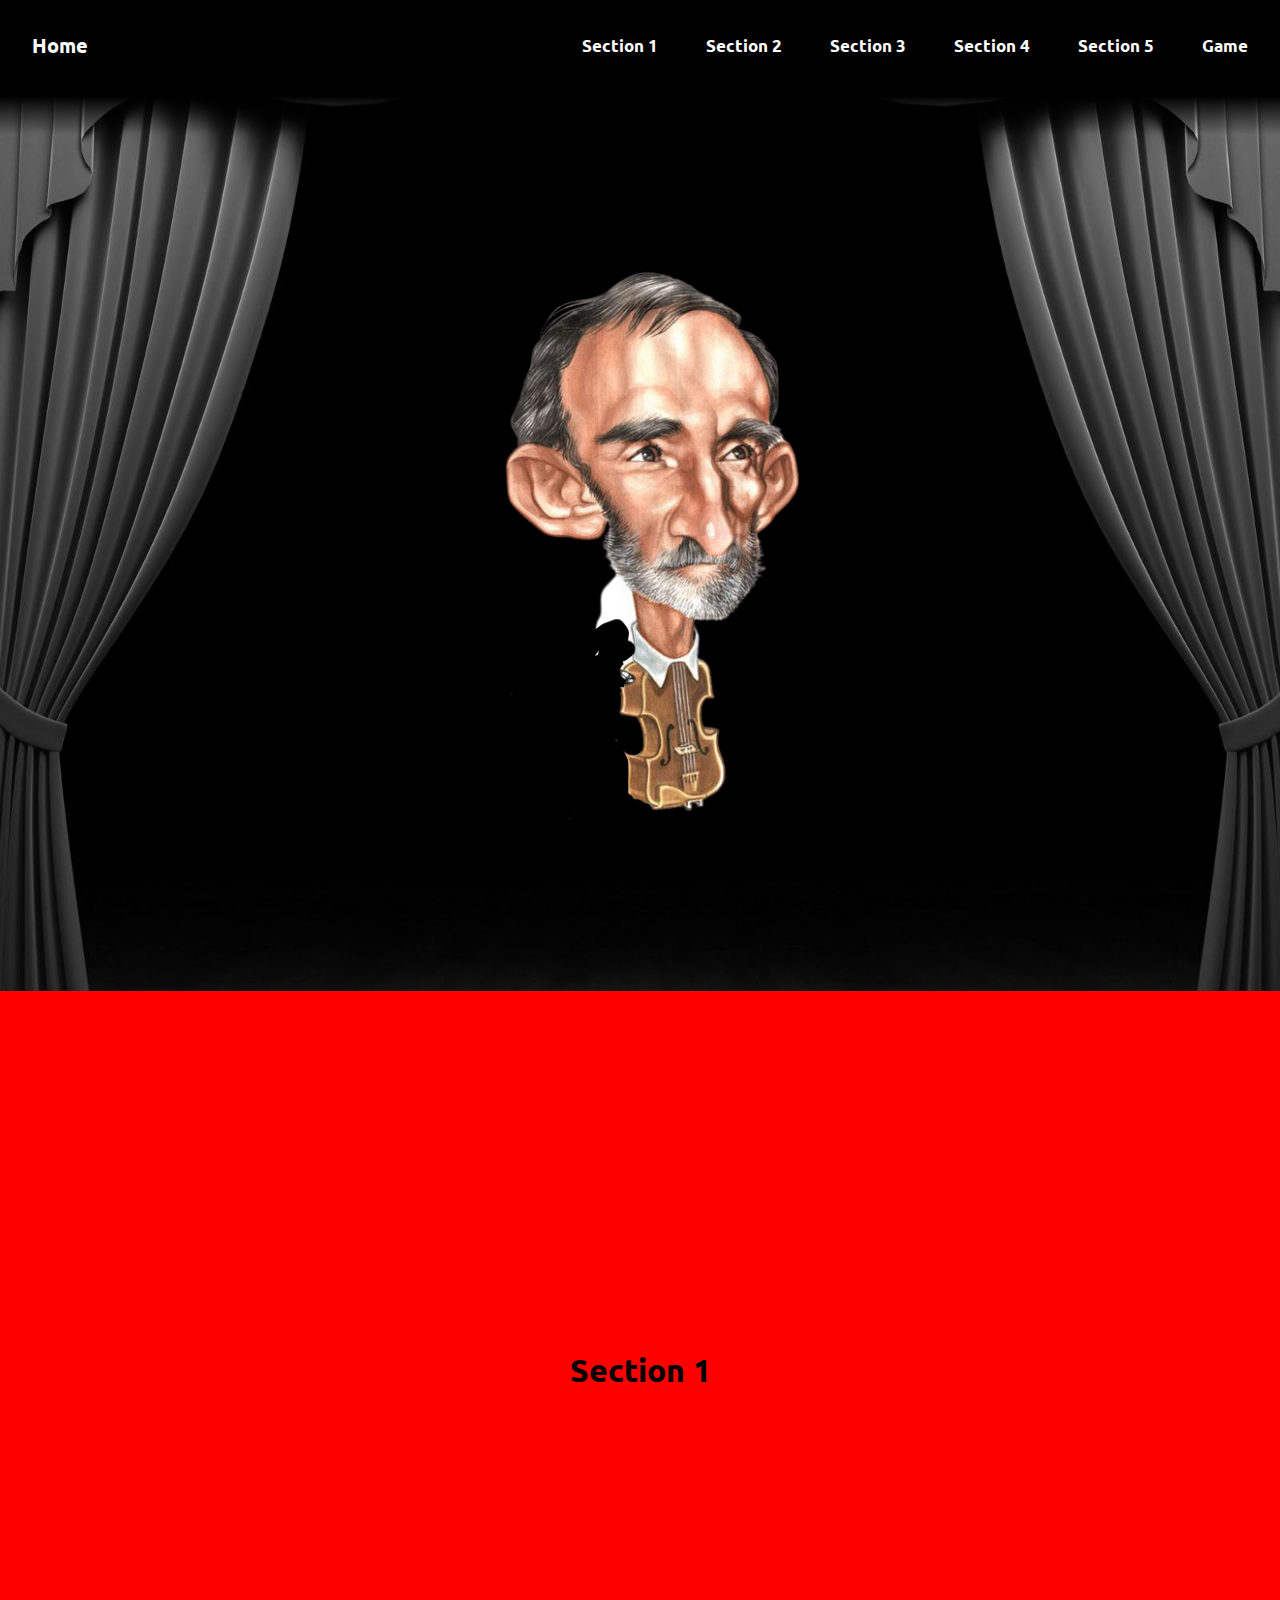
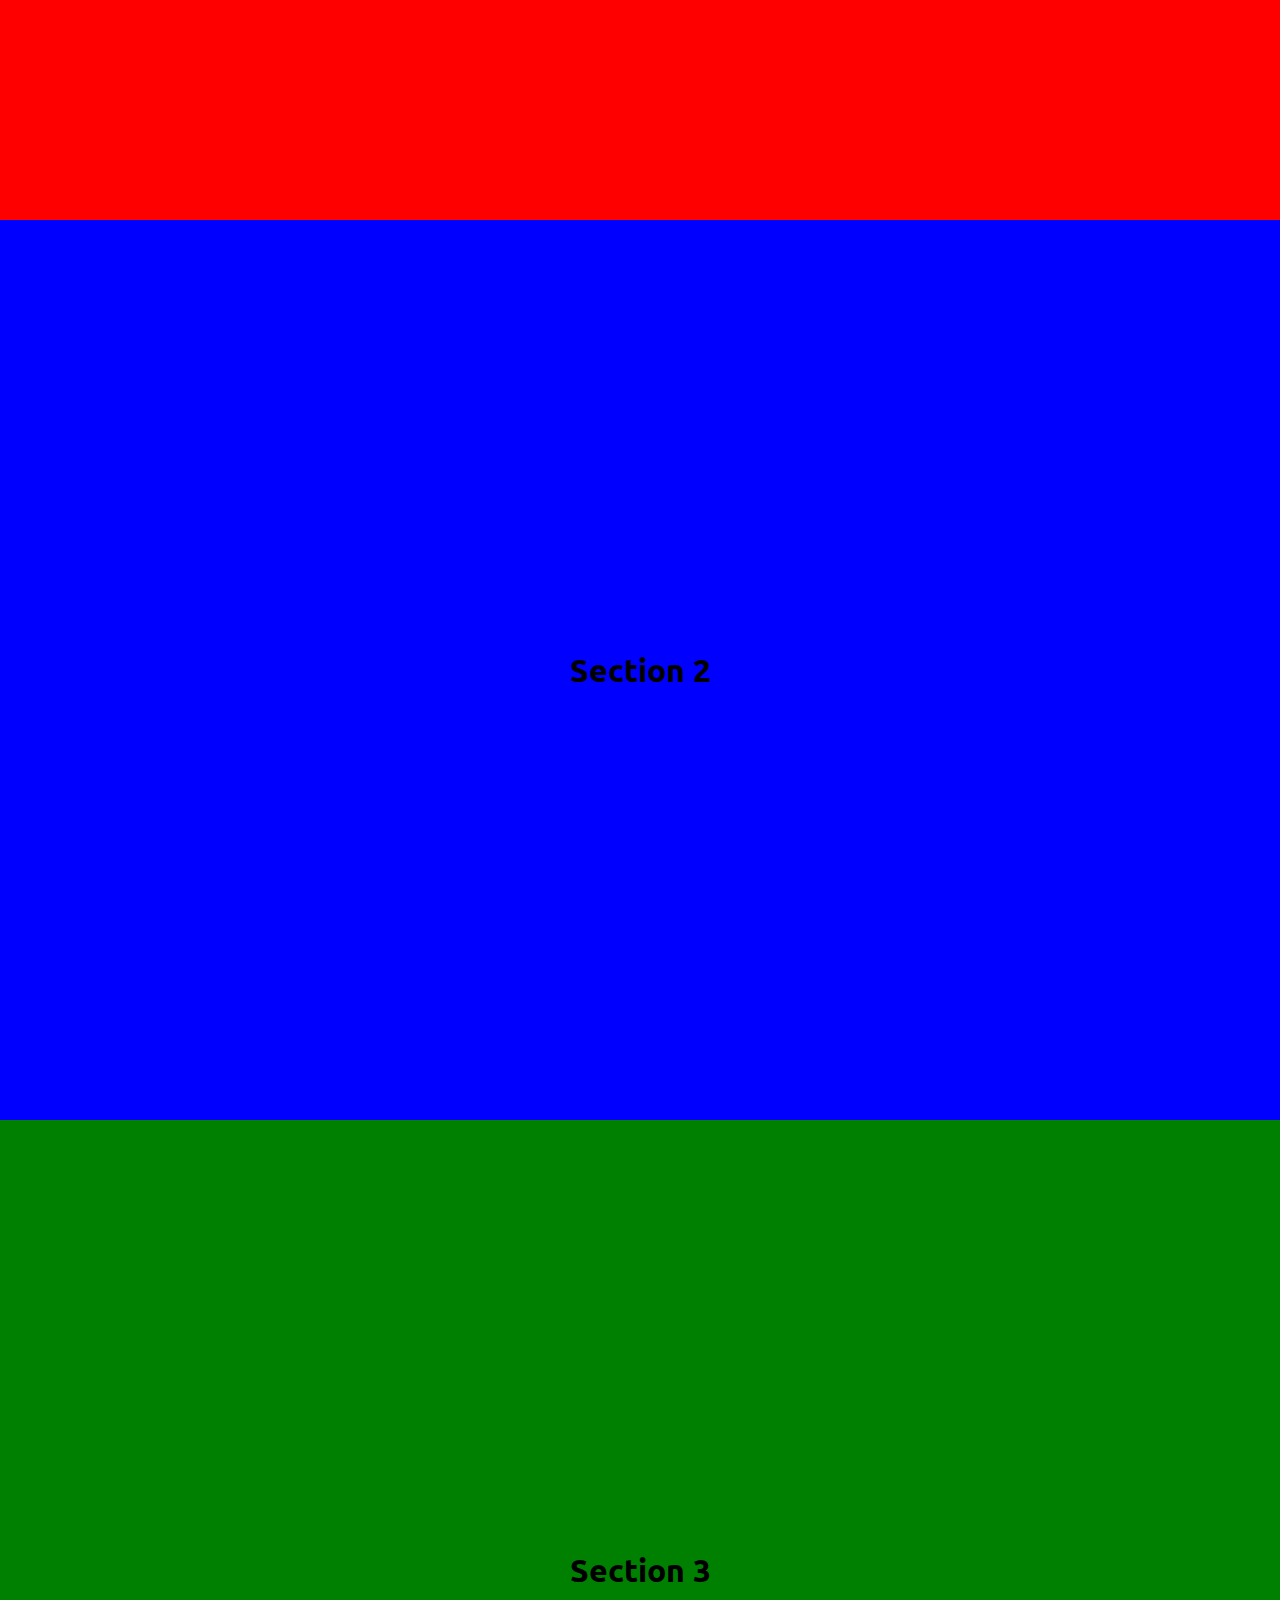
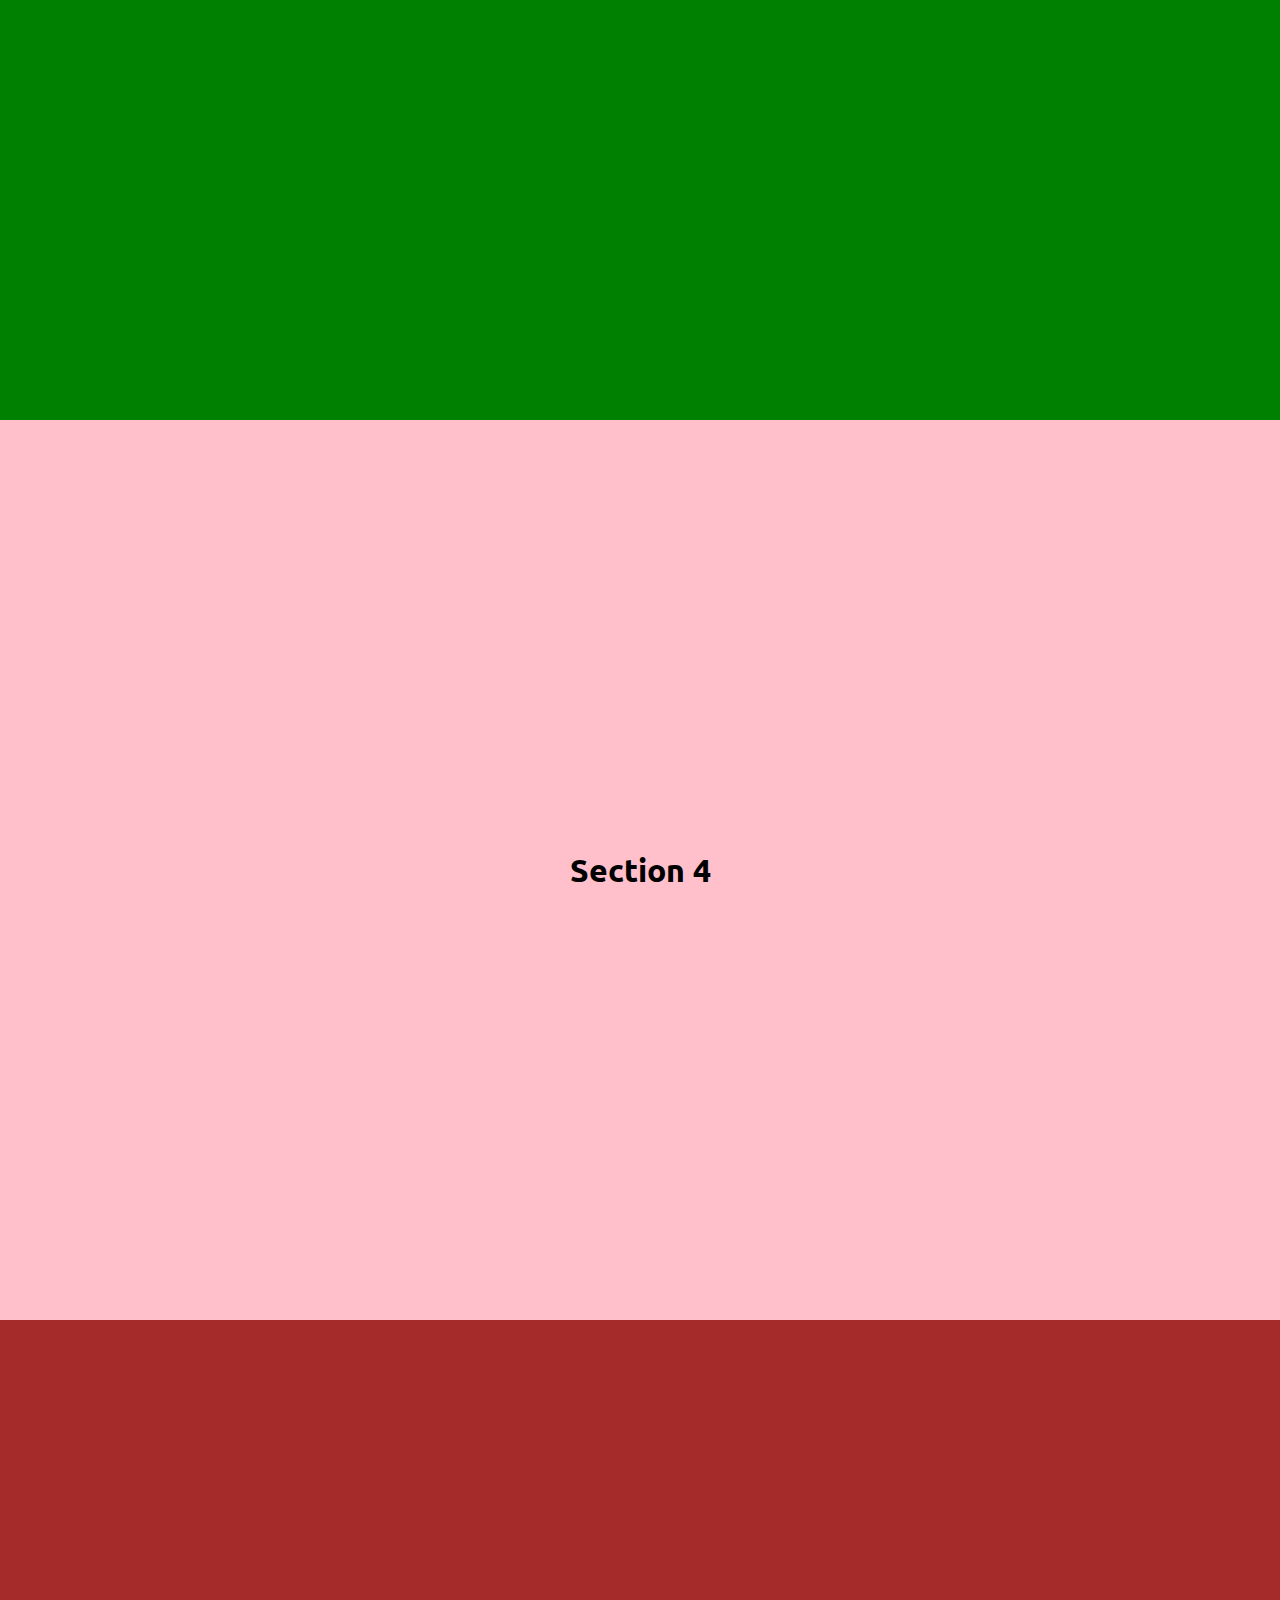
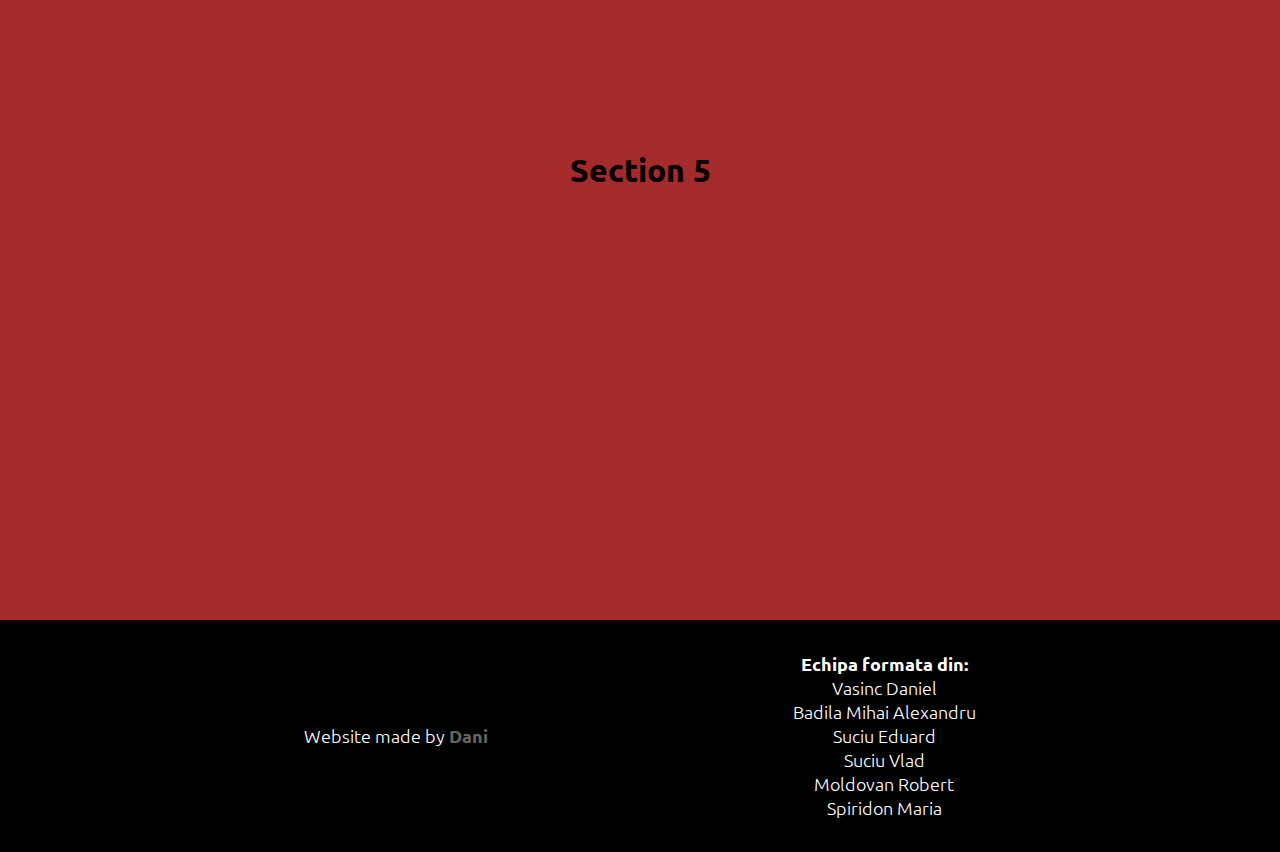
==== index.html @ 6027115f "9 ( hole content changed )" ====
<!DOCTYPE html>
<html lang="en">

<head>
    <meta charset="UTF-8">
    <meta http-equiv="X-UA-Compatible" content="IE=edge">
    <meta name="viewport" content="width=device-width, initial-scale=1.0">
    <title>Home</title>
    <link rel="icon" type="image/x-icon" href="./assets/images/favicon.ico">
    <link rel="stylesheet" href="./assets/styles/style.css">
    <script src="./assets/scripts/script.js" defer></script>
</head>

<body>
    <div class="backdrop"></div>
    <header>
        <div class="navbar">
            <a href="./index.html" id="home">Home</a>
            <ul class="links">
                <li>
                    <a href="#section1" class="link">
                        Section 1
                    </a>
                </li>
                <li>
                    <a href="#section2" class="link">
                        Section 2
                    </a>
                </li>
                <li>
                    <a href="#section3" class="link">
                        Section 3
                    </a>
                </li>
                <li>
                    <a href="#section4" class="link">
                        Section 4
                    </a>
                </li>
                <li>
                    <a href="#section5" class="link">
                        Section 5
                    </a>
                </li>
                <li>
                    <a href="./game.html">
                        Game
                    </a>
                </li>
            </ul>
            <div class="burger-menu">
                <span></span>
                <span></span>
                <span></span>
            </div>
        </div>
        <div class="theater">
            <img src="./assets/images/bacovia.png" alt="bacovia">
        </div>
    </header>
    <main>
        <div class="definitions-section">
            Definitii
        </div>
        <section id="section1">
            Section 1
        </section>

        <section id="section2">
            Section 2
        </section>

        <section id="section3">
            Section 3
        </section>

        <section id="section4">
            Section 4
        </section>

        <section id="section5">
            Section 5
        </section>
    </main>
    <footer>
        <p>Website made by <a href="https://www.instagram.com/__dani.web__/" target="_blank" rel="noopener">Dani</a></p>
        <ul>
            <li>
                Echipa formata din:
            </li>
            <li>
                Vasinc Daniel
            </li>
            <li>
                Badila Mihai Alexandru
            </li>
            <li>
                Suciu Eduard
            </li>
            <li>
                Suciu Vlad
            </li>
            <li>
                Moldovan Robert
            </li>
            <li>
                Spiridon Maria
            </li>
        </ul>
    </footer>
</body>

</html>
---- assets/styles/style.css ----
@import url("https://fonts.googleapis.com/css2?family=Ubuntu:wght@300;400;700&display=swap");
*, *::after, *::before {
  margin: 0;
  padding: 0;
  -webkit-box-sizing: inherit;
          box-sizing: inherit;
  -webkit-tap-highlight-color: transparent;
}

body {
  font-size: 100%;
  font-family: 'Ubuntu', sans-serif;
  -webkit-box-sizing: border-box;
          box-sizing: border-box;
}

html {
  scroll-behavior: smooth;
}

.display-block {
  display: block !important;
}

.display-flex {
  display: -webkit-box   !important;
  display: -ms-flexbox   !important;
  display: flex   !important;
}

.backdrop {
  display: none;
  position: absolute;
  width: 100%;
  height: 100%;
  background: rgba(0, 0, 0, 0.6);
  z-index: 9999;
}

header {
  width: 100%;
  height: 100vh;
}

header .navbar {
  display: -webkit-box;
  display: -ms-flexbox;
  display: flex;
  -webkit-box-pack: justify;
      -ms-flex-pack: justify;
          justify-content: space-between;
  -webkit-box-align: center;
      -ms-flex-align: center;
          align-items: center;
  padding: 1rem;
  background: #000;
}

header .navbar #home {
  color: #ffffff;
  font-weight: 700;
  font-size: 1.25rem;
  text-decoration: none;
}

header .navbar .links {
  position: absolute;
  display: none;
  -webkit-box-orient: vertical;
  -webkit-box-direction: normal;
      -ms-flex-direction: column;
          flex-direction: column;
  gap: 3rem;
  top: 0;
  right: 0;
  height: 100%;
  padding: 3rem 5rem;
  background: #ffffff;
  list-style: none;
  z-index: 10000;
}

header .navbar .links li a {
  text-decoration: none;
  color: #000;
  font-weight: 700;
  font-size: 1.15rem;
}

header .burger-menu {
  display: -webkit-box;
  display: -ms-flexbox;
  display: flex;
  -webkit-box-orient: vertical;
  -webkit-box-direction: normal;
      -ms-flex-direction: column;
          flex-direction: column;
  gap: .3rem;
  width: 1.5rem;
  -webkit-transform: rotateY(180deg);
          transform: rotateY(180deg);
  cursor: pointer;
}

header .burger-menu span {
  width: 100%;
  height: 2px;
  background: #ffffff;
}

header .burger-menu span:nth-of-type(2) {
  width: 75%;
}

header .burger-menu span:nth-of-type(3) {
  width: 50%;
}

header .theater {
  position: relative;
  display: -ms-grid;
  display: grid;
  place-items: center;
  width: 100%;
  height: 100%;
  background: url("../images/background.jpg");
  background-repeat: no-repeat;
  background-position: center;
  background-size: cover;
}

header .theater::before {
  content: '';
  position: absolute;
  top: -1px;
  width: 100%;
  height: 4rem;
  background: -webkit-gradient(linear, left top, left bottom, color-stop(10%, #000), color-stop(70%, transparent));
  background: linear-gradient(to bottom, #000 10%, transparent 70%);
  z-index: 1000;
}

header .theater img {
  position: absolute;
  width: 70%;
  max-width: 300px;
}

main section {
  display: -ms-grid;
  display: grid;
  place-items: center;
  height: 100vh;
  width: 100%;
  font-size: 2rem;
  font-weight: 700;
}

#section1 {
  background: red;
}

#section2 {
  background: blue;
}

#section3 {
  background: green;
}

#section4 {
  background: pink;
}

#section5 {
  background: brown;
}

footer {
  display: -webkit-box;
  display: -ms-flexbox;
  display: flex;
  -webkit-box-orient: vertical;
  -webkit-box-direction: normal;
      -ms-flex-direction: column;
          flex-direction: column;
  text-align: center;
  background: #000;
  color: white;
  padding: 2rem;
  font-size: 1.15rem;
  font-weight: 300;
  gap: 2rem;
}

footer a {
  font-weight: 700;
  color: #656565;
  text-decoration: none;
}

footer ul {
  list-style: none;
}

footer ul li:first-of-type {
  font-weight: 700;
}

@media screen and (min-width: 800px) {
  body footer {
    -webkit-box-orient: horizontal;
    -webkit-box-direction: normal;
        -ms-flex-direction: row;
            flex-direction: row;
    -webkit-box-pack: space-evenly;
        -ms-flex-pack: space-evenly;
            justify-content: space-evenly;
    -webkit-box-align: center;
        -ms-flex-align: center;
            align-items: center;
  }
}

@media (min-width: 1000px) {
  body header .navbar {
    padding: 2rem;
  }
  body header .navbar .links {
    position: initial;
    display: -webkit-box;
    display: -ms-flexbox;
    display: flex;
    -webkit-box-orient: horizontal;
    -webkit-box-direction: normal;
        -ms-flex-direction: row;
            flex-direction: row;
    background: #000;
    padding: 0;
  }
  body header .navbar .links li a {
    color: #ffffff;
    font-size: 1.05rem;
  }
  body header .navbar .burger-menu {
    display: none;
  }
  body header .theater img {
    max-width: 400px;
  }
}
/*# sourceMappingURL=style.css.map */
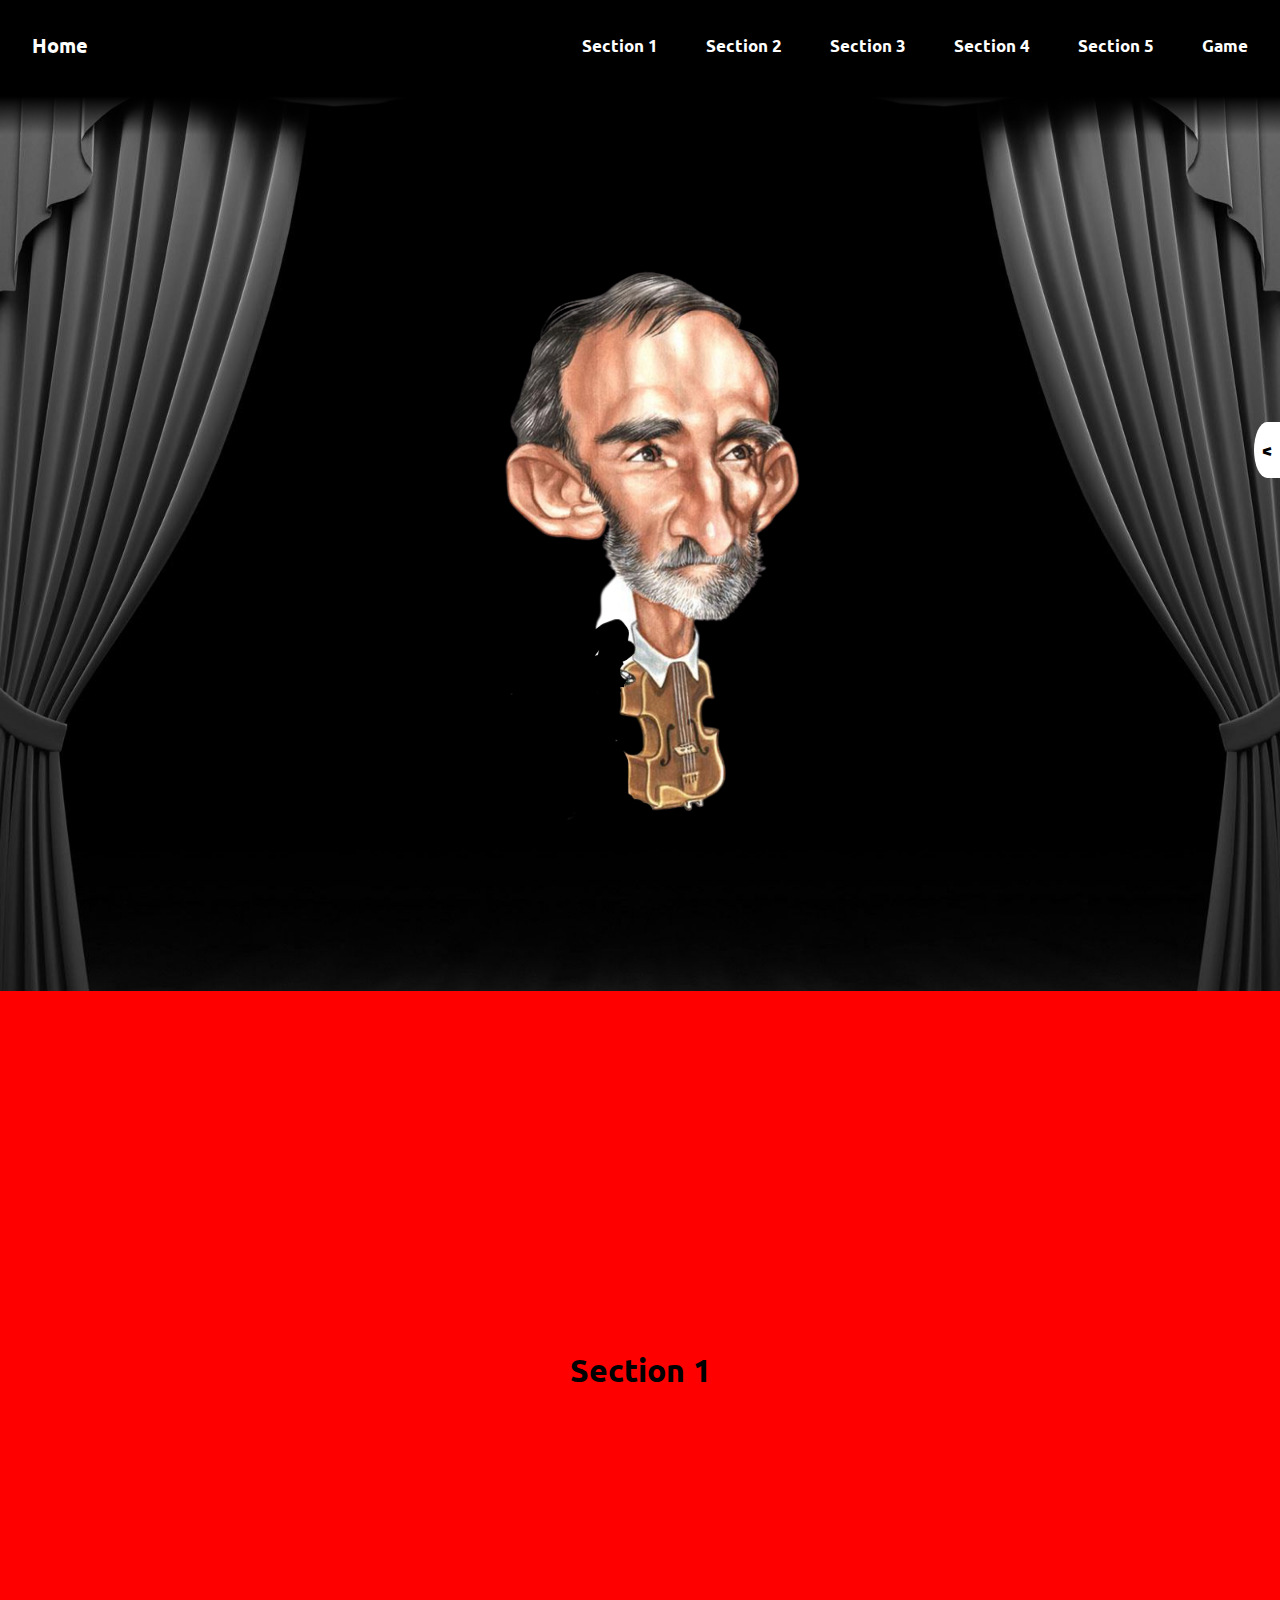
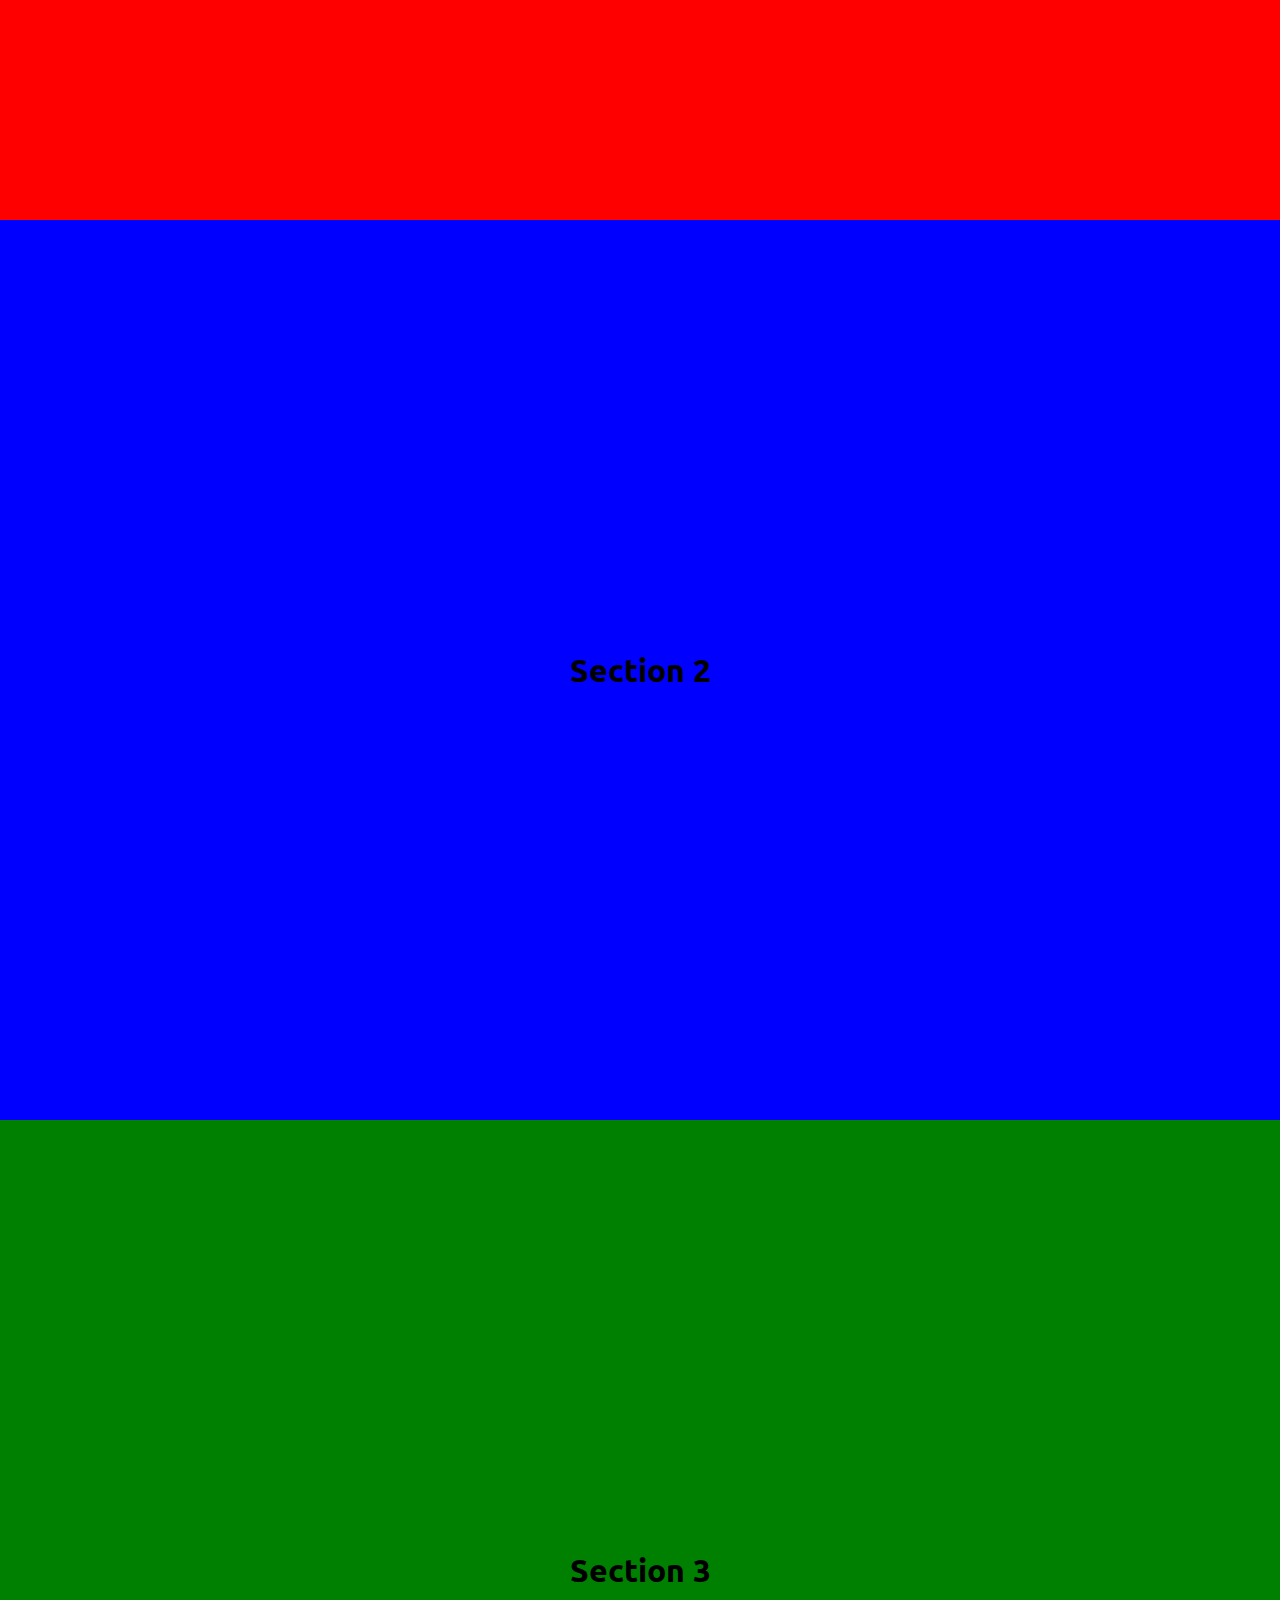
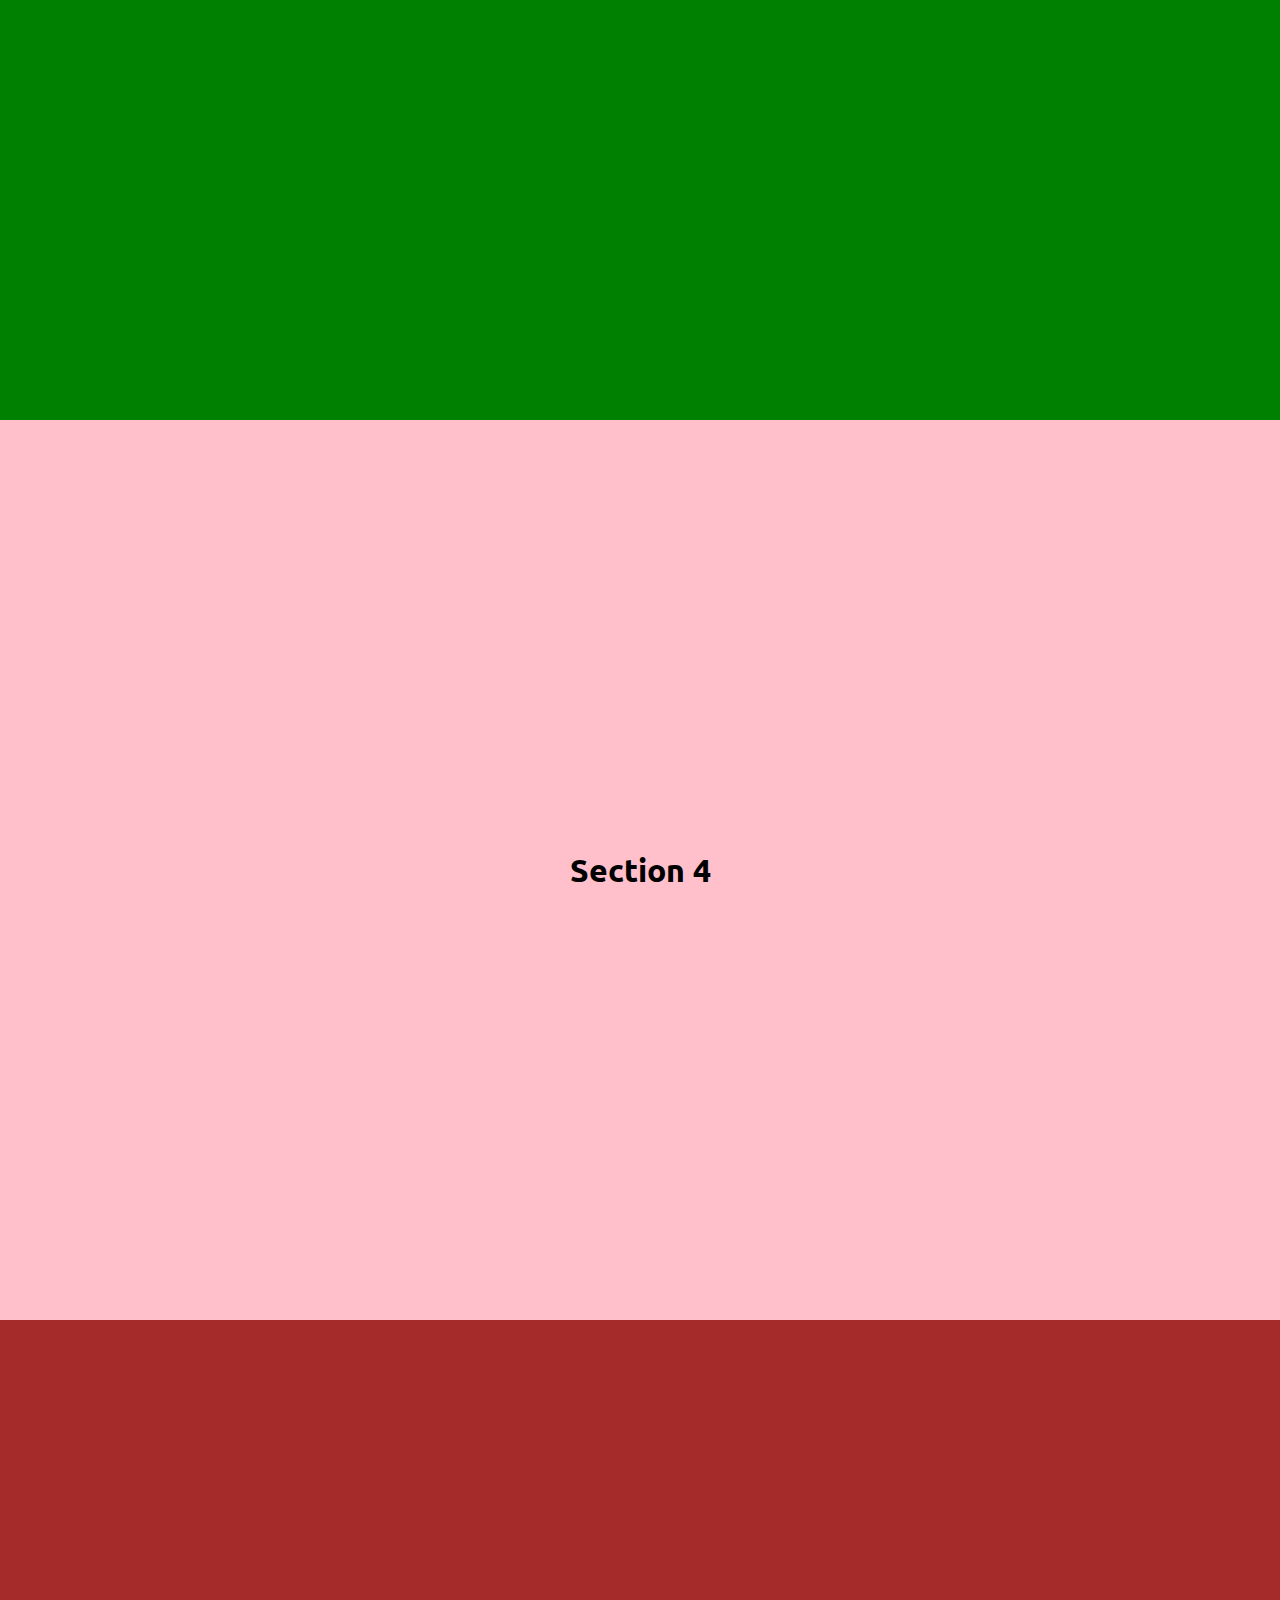
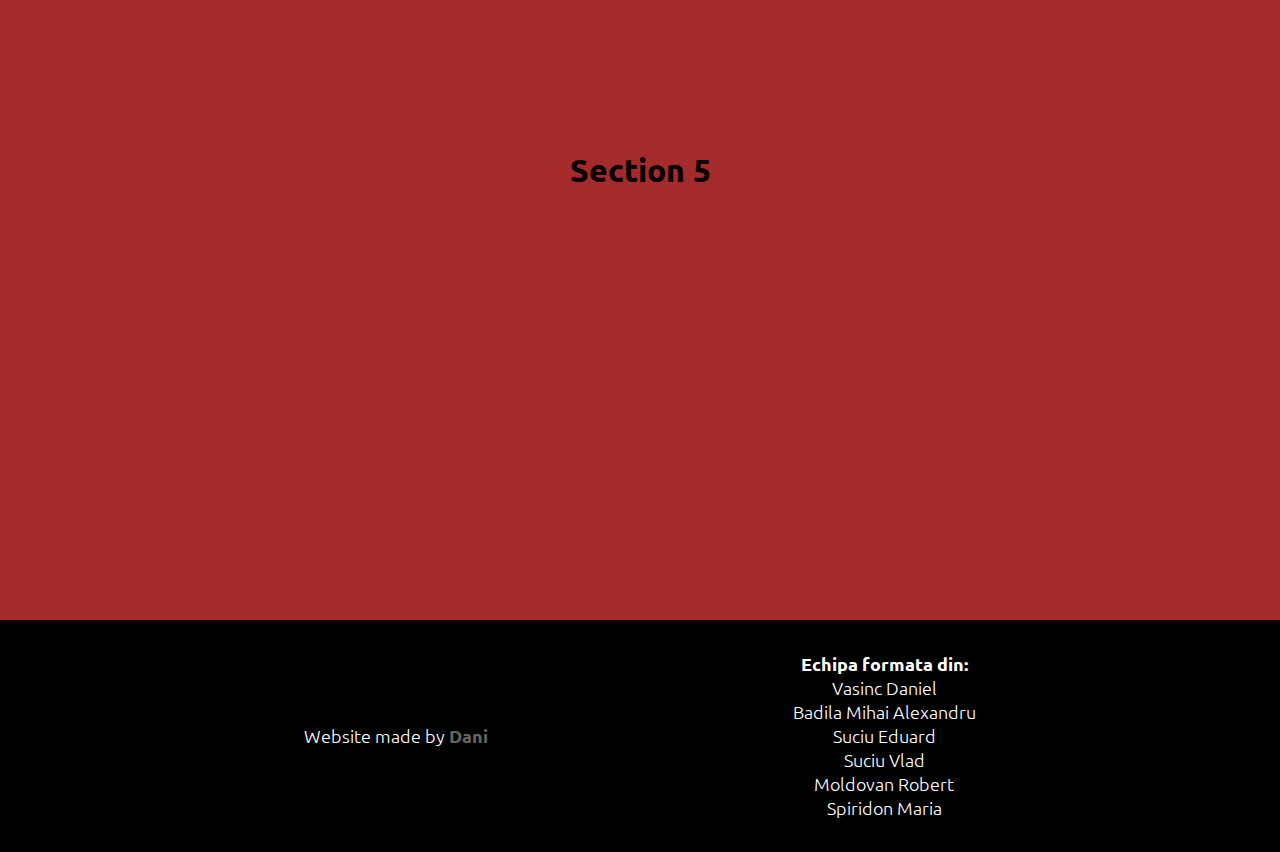
==== commit a048850f: "10 ( story book added )" ====
--- a/index.html
+++ b/index.html
@@ -13,6 +13,99 @@
 
 <body>
     <div class="backdrop"></div>
+    <div id="bookArrow">
+        <p>
+            <
+        </p>
+    </div>
+    <div id="story-book">
+        <div class="pages">
+            <div class="page">
+                <span class="right-arrow"> > </span>
+                <div class="page-content">
+                    <h1>
+                        Carte cu poezii
+                    </h1>
+                </div>
+            </div>
+
+            <div class="page">
+                <span class="left-arrow"> < </span>
+                <span class="right-arrow"> > </span>
+                <div class="page-content">
+                    <ul>
+                        <li>
+                            1. Plumb
+                        </li>
+                        <li>
+                            2. Mama-ta
+                        </li>
+                        <li>
+                            3. Tata-to
+                        </li>
+                        <li>
+                            4. Frati-to
+                        </li>
+                    </ul>
+                    <p class="page-number">
+                        Cuprins
+                    </p>
+                </div>
+            </div>
+
+            <div class="page">
+                <span class="left-arrow"> < </span>
+                <span class="right-arrow"> > </span>
+                <div class="page-content">
+                    <p class="page-text__content">
+                        Poezi poezie, pula mea e de hartie. <br> Sugi pula candea ca mi e somn si mi e somn
+                    </p>
+                    <p class="page-number">
+                        1
+                    </p>
+                </div>
+            </div>
+
+            <div class="page">
+                <span class="left-arrow"> < </span>
+                <span class="right-arrow"> > </span>
+                <div class="page-content">
+                    <p class="page-text__content">
+                        Poezi poezie, pula mea e de hartie. <br> Sugi pula candea ca mi e somn si mi e somn
+                    </p>
+                    <p class="page-number">
+                        2
+                    </p>
+                </div>
+            </div>
+
+            <div class="page">
+                <span class="left-arrow"> < </span>
+                <span class="right-arrow"> > </span>
+                <div class="page-content">
+                    <p class="page-text__content">
+                        Poezi poezie, pula mea e de hartie. <br> Sugi pula candea ca mi e somn si mi e somn
+                    </p>
+                    <p class="page-number">
+                        3
+                    </p>
+                </div>
+            </div>
+
+            <div class="page">
+                <span class="left-arrow"> < </span>
+                <div class="page-content">
+                    <p class="page-text__content">
+                        Poezi poezie, pula mea e de hartie. <br> Sugi pula candea ca mi e somn si mi e somn
+                    </p>
+                    <p class="page-number">
+                        4
+                    </p>
+                </div>
+            </div>
+        </div>
+    </div>
+
     <header>
         <div class="navbar">
             <a href="./index.html" id="home">Home</a>
--- a/assets/styles/style.css
+++ b/assets/styles/style.css
@@ -33,8 +33,171 @@
   position: absolute;
   width: 100%;
   height: 100%;
-  background: rgba(0, 0, 0, 0.6);
+  background: rgba(0, 0, 0, 0.8);
   z-index: 9999;
+}
+
+#bookArrow {
+  position: fixed;
+  display: -ms-grid;
+  display: grid;
+  place-items: center;
+  top: 50%;
+  right: 0;
+  -webkit-transform: translateY(-50%);
+          transform: translateY(-50%);
+  background: #ffffff;
+  padding: 1rem .5rem;
+  border-top-left-radius: 100%;
+  border-bottom-left-radius: 100%;
+  z-index: 9998;
+  -webkit-transition: padding 250ms ease-out;
+  transition: padding 250ms ease-out;
+  -webkit-user-select: none;
+     -moz-user-select: none;
+      -ms-user-select: none;
+          user-select: none;
+  cursor: pointer;
+}
+
+#bookArrow:hover {
+  padding: 1rem;
+}
+
+#bookArrow p {
+  font-weight: 700;
+  font-size: 1.15rem;
+}
+
+#story-book {
+  display: none;
+  position: absolute;
+  top: 50%;
+  left: 50%;
+  -webkit-transform: translate(-50%, -50%);
+          transform: translate(-50%, -50%);
+  width: 80%;
+  max-width: 600px;
+  height: 90%;
+  max-height: 520px;
+  z-index: 10000;
+  overflow: hidden;
+  border-radius: .25rem;
+}
+
+#story-book .pages {
+  display: -webkit-box;
+  display: -ms-flexbox;
+  display: flex;
+  width: 100%;
+  height: 100%;
+}
+
+#story-book .pages .page {
+  position: relative;
+  min-width: 100%;
+  min-height: 100%;
+  background: #ffffff;
+}
+
+#story-book .pages .page span {
+  position: absolute;
+  -webkit-user-select: none;
+     -moz-user-select: none;
+      -ms-user-select: none;
+          user-select: none;
+  cursor: pointer;
+}
+
+#story-book .pages .page .right-arrow {
+  top: 50%;
+  right: 0;
+  background: rgba(101, 101, 101, 0.7);
+  font-weight: 700;
+  font-size: 1.15rem;
+  padding: 1rem .5rem;
+  -webkit-transform: translateY(-50%);
+          transform: translateY(-50%);
+  border-top-left-radius: 100%;
+  border-bottom-left-radius: 100%;
+}
+
+#story-book .pages .page .left-arrow {
+  top: 50%;
+  left: 0;
+  background: rgba(101, 101, 101, 0.7);
+  font-weight: 700;
+  font-size: 1.15rem;
+  padding: 1rem .5rem;
+  -webkit-transform: translateY(-50%);
+          transform: translateY(-50%);
+  border-top-right-radius: 100%;
+  border-bottom-right-radius: 100%;
+}
+
+#story-book .pages .page .page-content {
+  display: -webkit-box;
+  display: -ms-flexbox;
+  display: flex;
+  -webkit-box-orient: vertical;
+  -webkit-box-direction: normal;
+      -ms-flex-direction: column;
+          flex-direction: column;
+  -webkit-box-align: center;
+      -ms-flex-align: center;
+          align-items: center;
+  height: 100%;
+  padding: 2rem;
+}
+
+#story-book .pages .page .page-content .page-number {
+  margin-top: auto;
+  text-align: center;
+  font-size: 1.5rem;
+  font-weight: 700;
+}
+
+#story-book .pages .page:first-of-type {
+  background: url("../images/book_cover.jpg");
+  background-position: center;
+  background-size: cover;
+  background-repeat: no-repeat;
+}
+
+#story-book .pages .page:first-of-type .page-content {
+  display: -ms-grid;
+  display: grid;
+  place-items: center;
+}
+
+#story-book .pages .page:first-of-type .page-content h1 {
+  font-size: 2.5rem;
+  text-align: center;
+  color: #ffffff;
+  width: 6ch;
+}
+
+#story-book .pages .page:nth-of-type(2) .page-content {
+  -webkit-box-pack: justify;
+      -ms-flex-pack: justify;
+          justify-content: space-between;
+}
+
+#story-book .pages .page:nth-of-type(2) .page-content ul {
+  display: -webkit-box;
+  display: -ms-flexbox;
+  display: flex;
+  -webkit-box-orient: vertical;
+  -webkit-box-direction: normal;
+      -ms-flex-direction: column;
+          flex-direction: column;
+  gap: 3rem;
+  list-style: none;
+}
+
+#story-book .pages .page:nth-of-type(2) .page-content ul li {
+  font-weight: 700;
+  font-size: 1.15rem;
 }
 
 header {
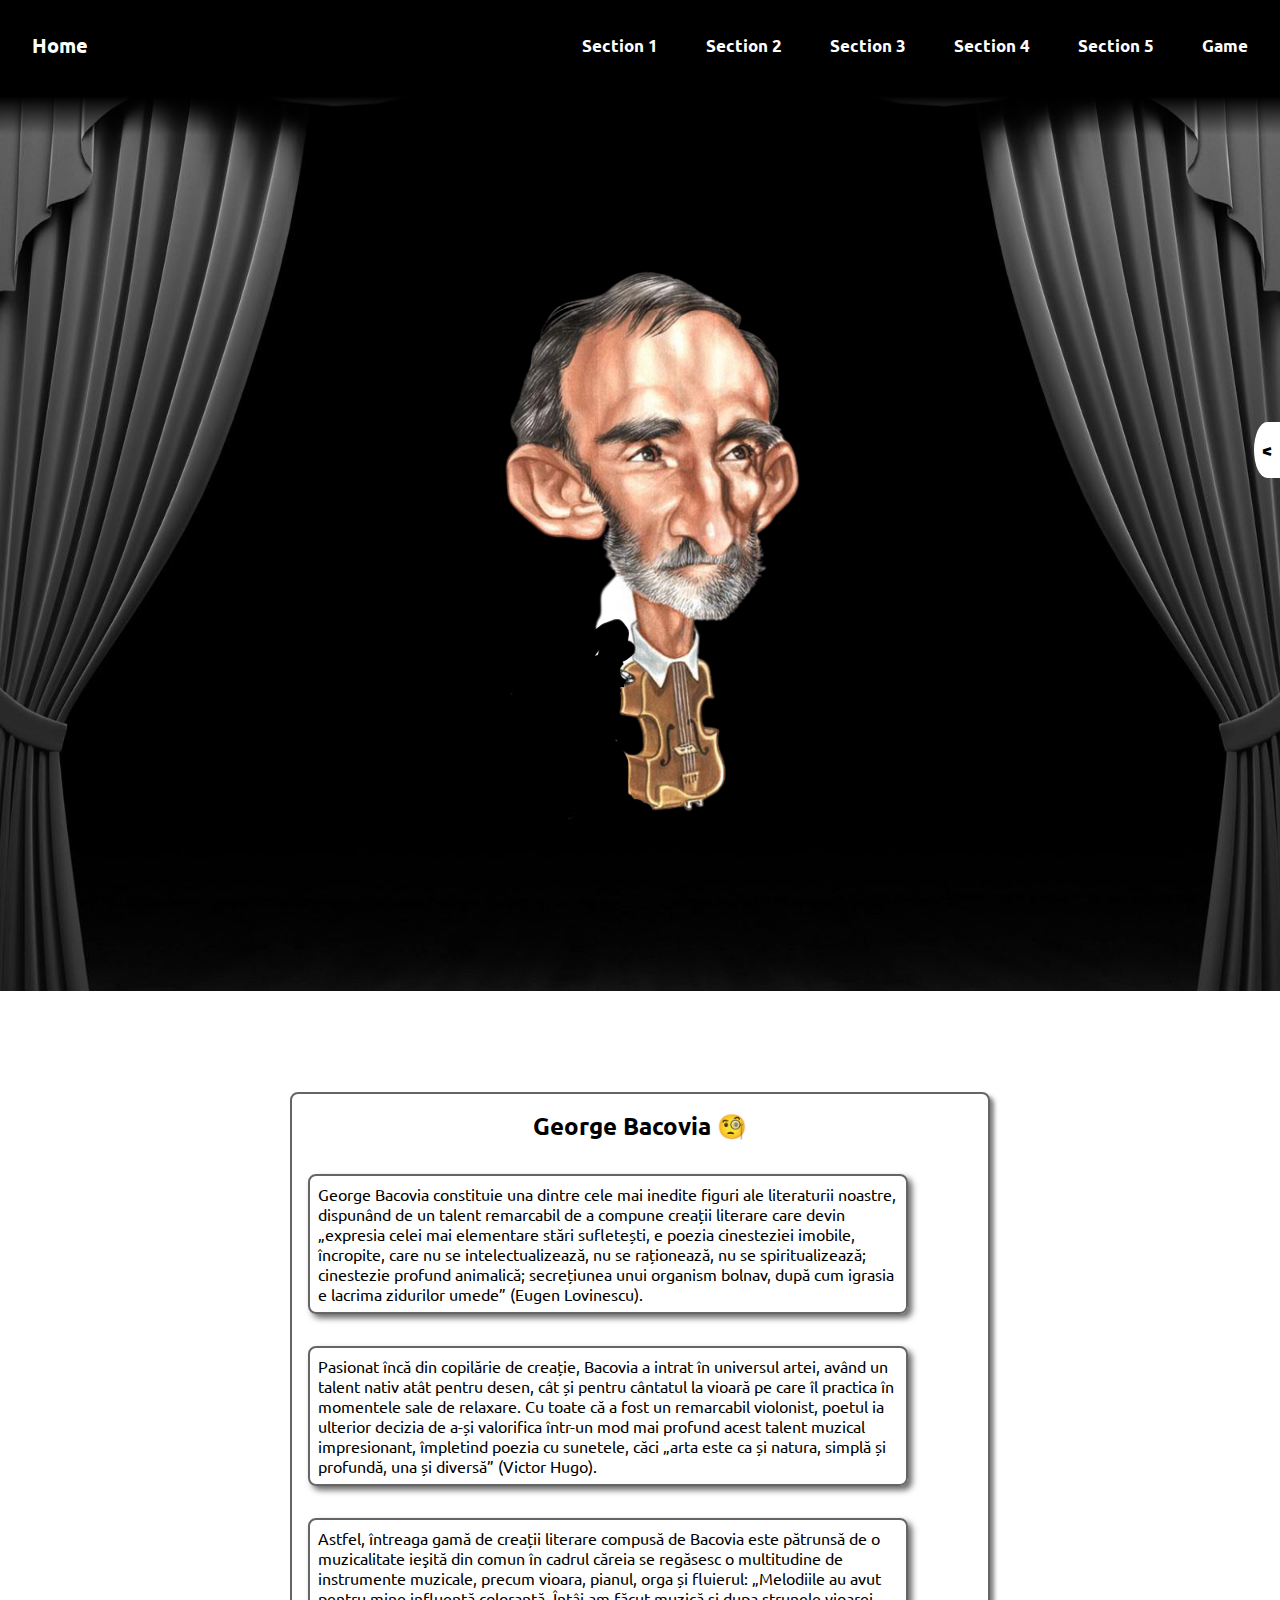
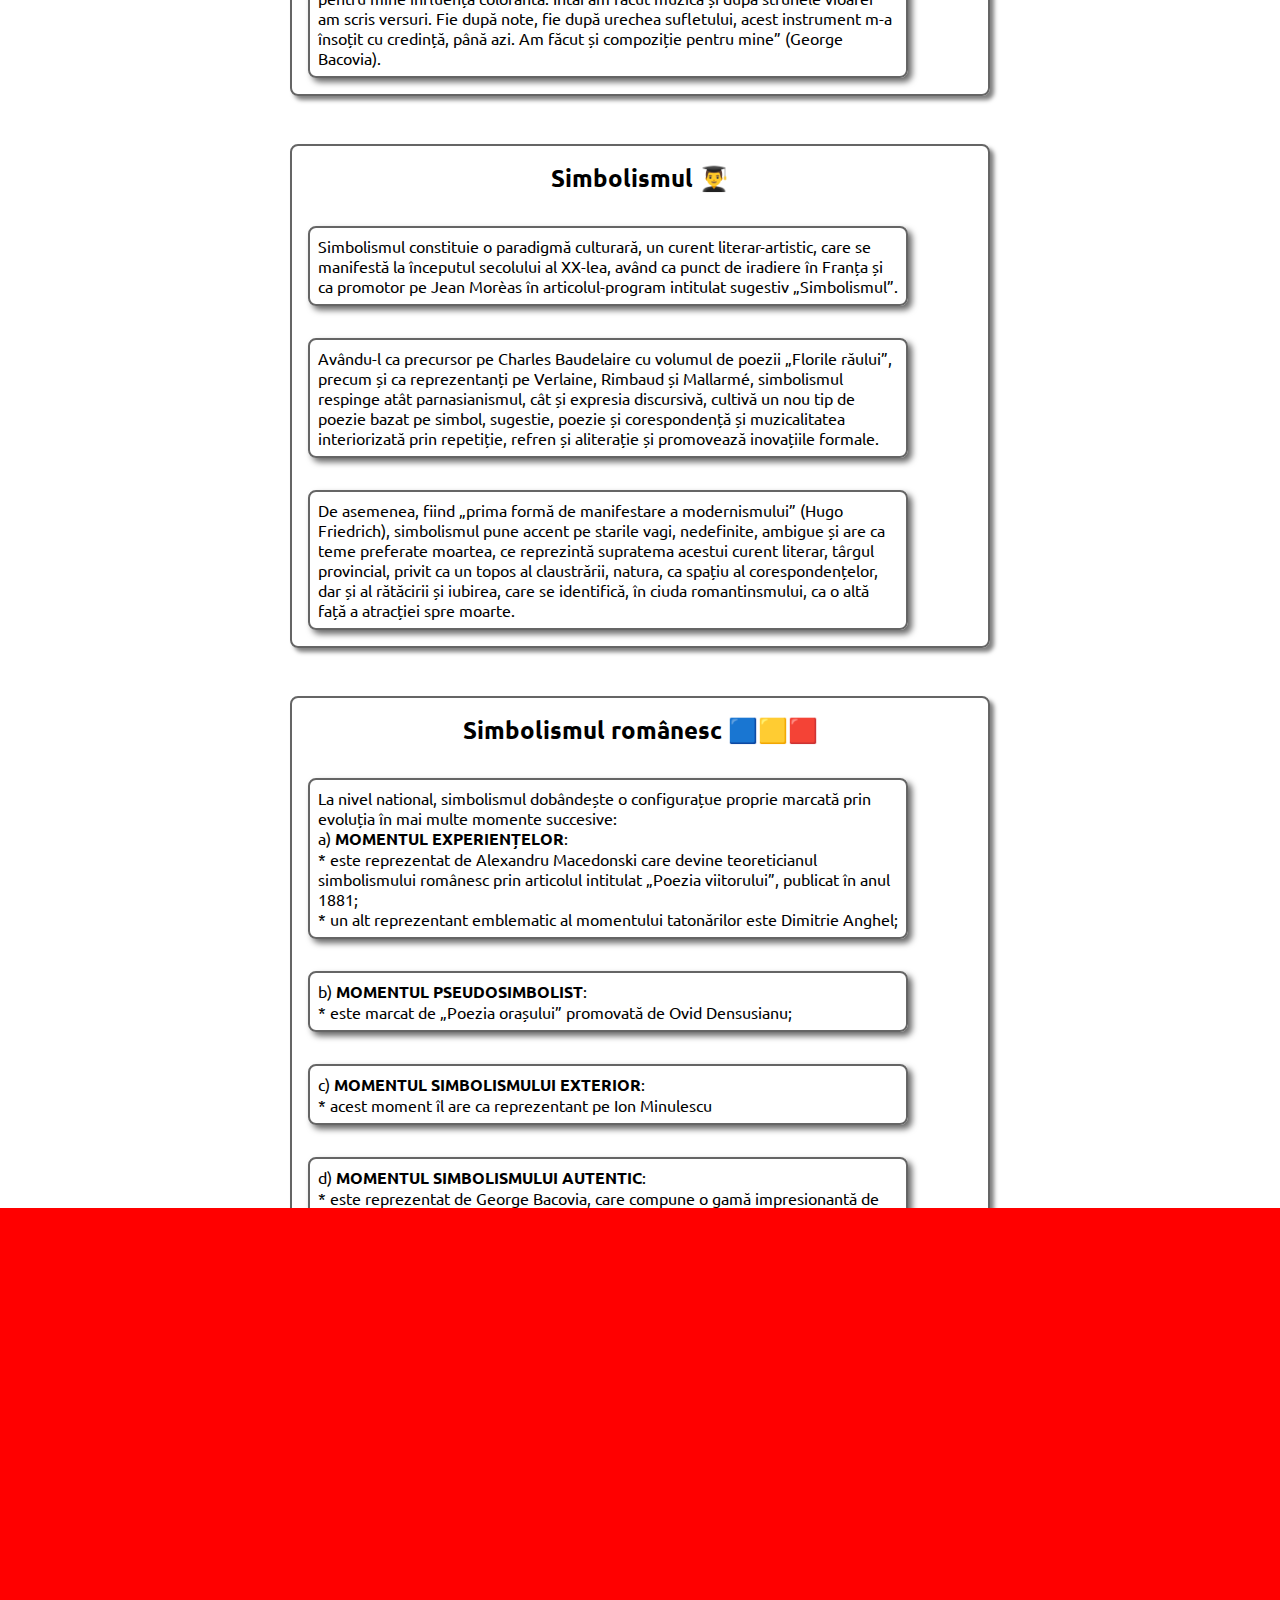
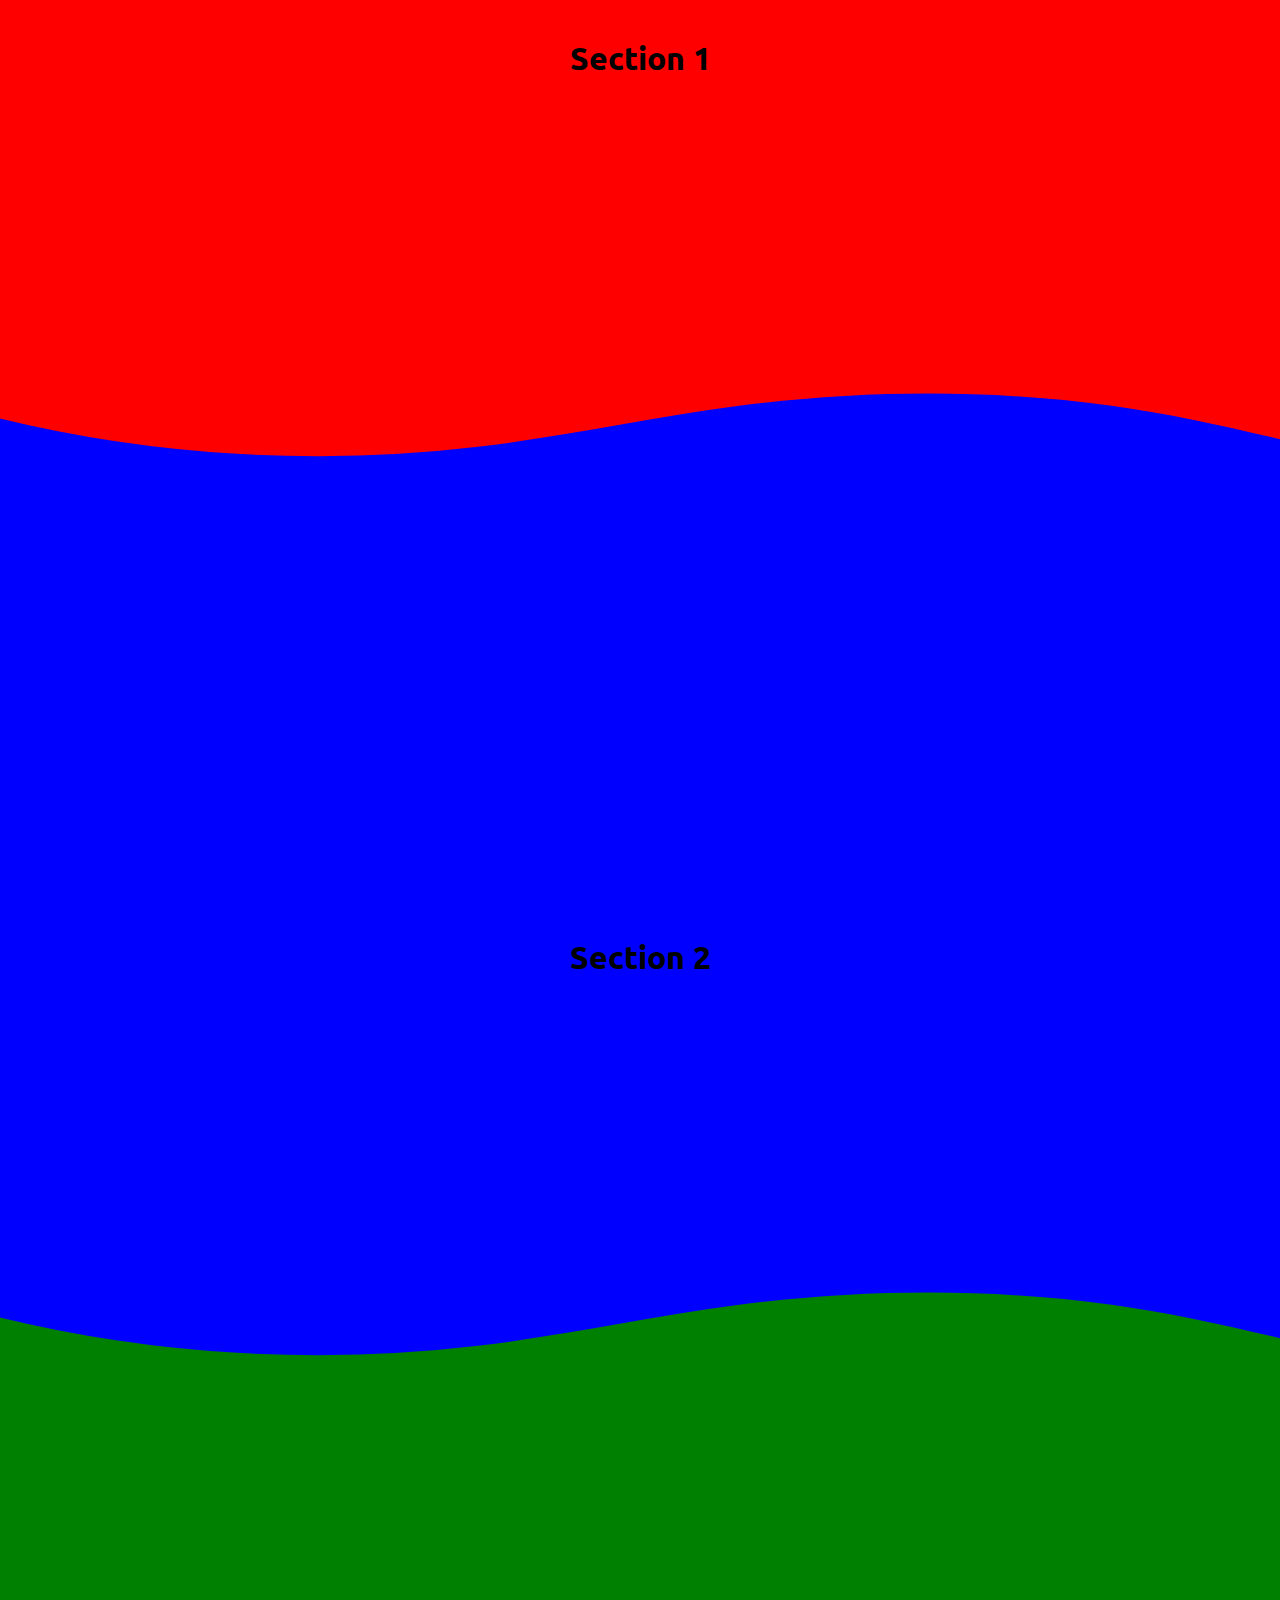
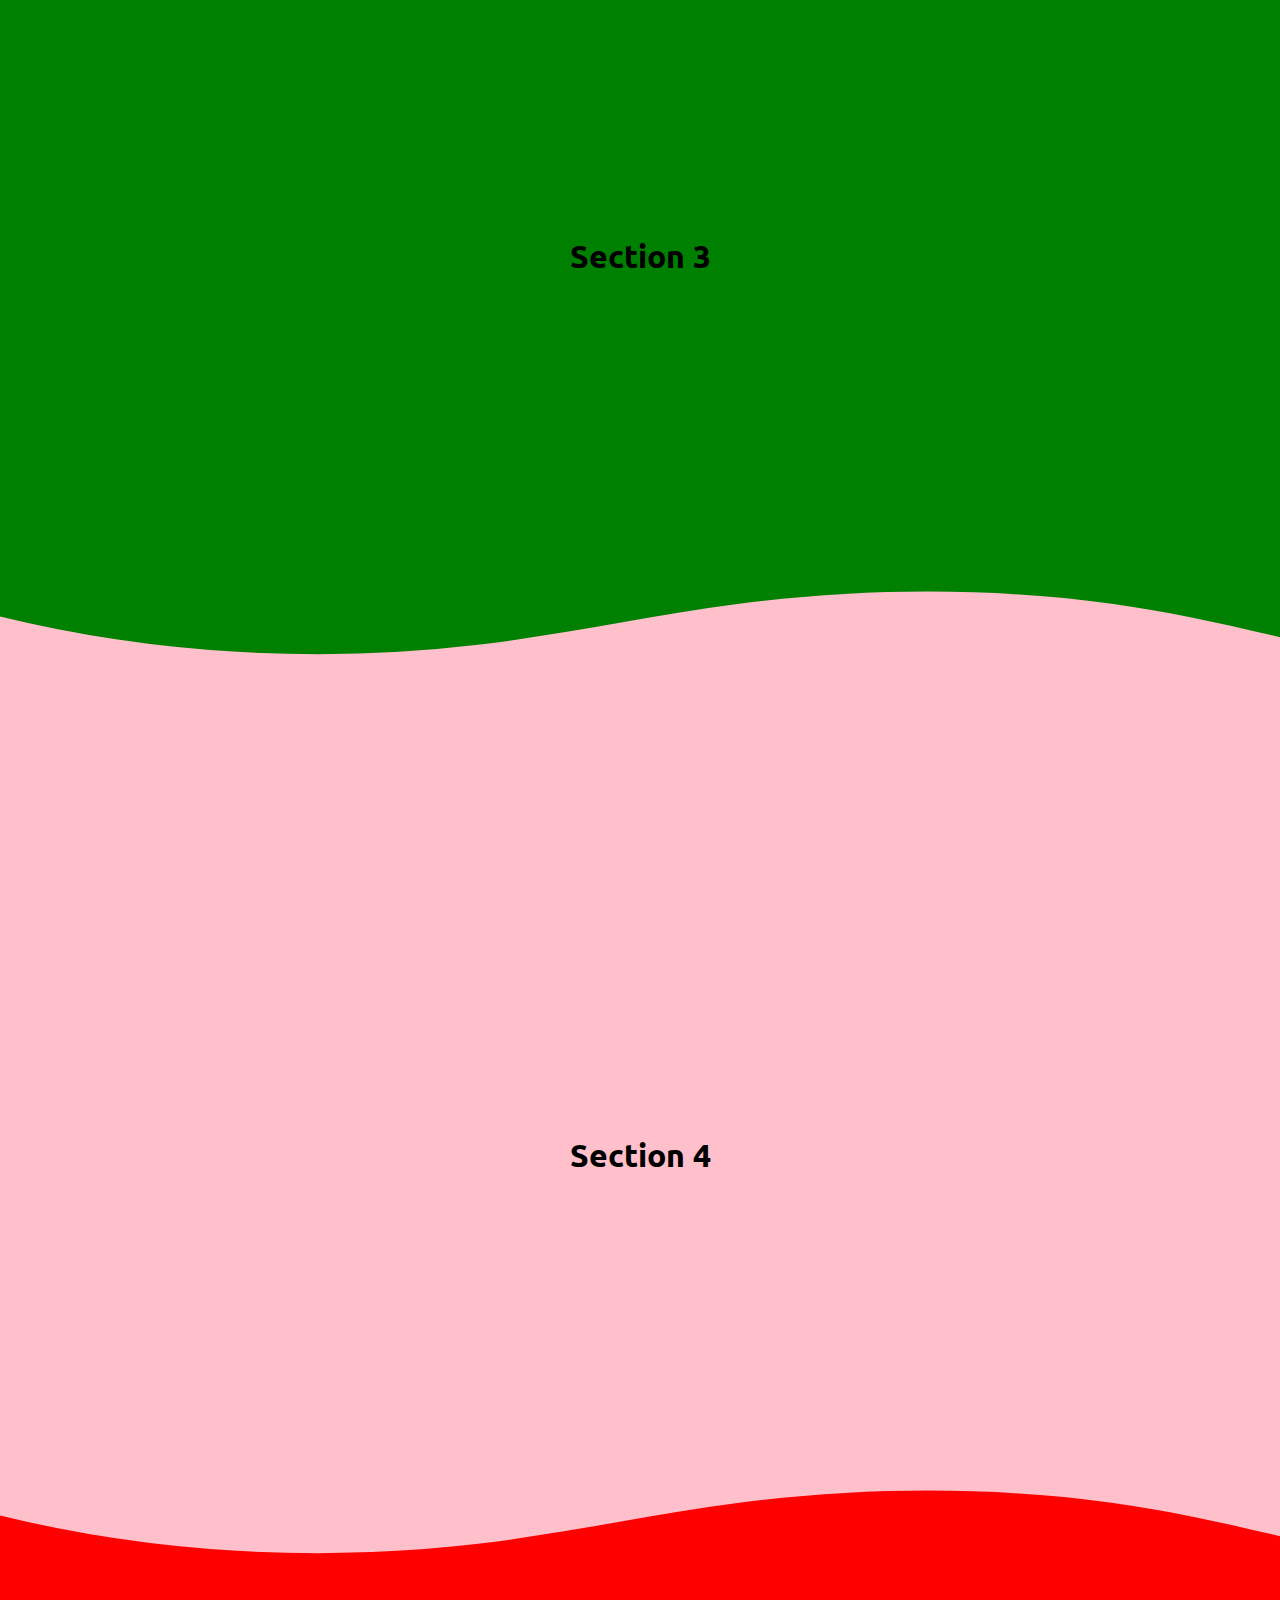
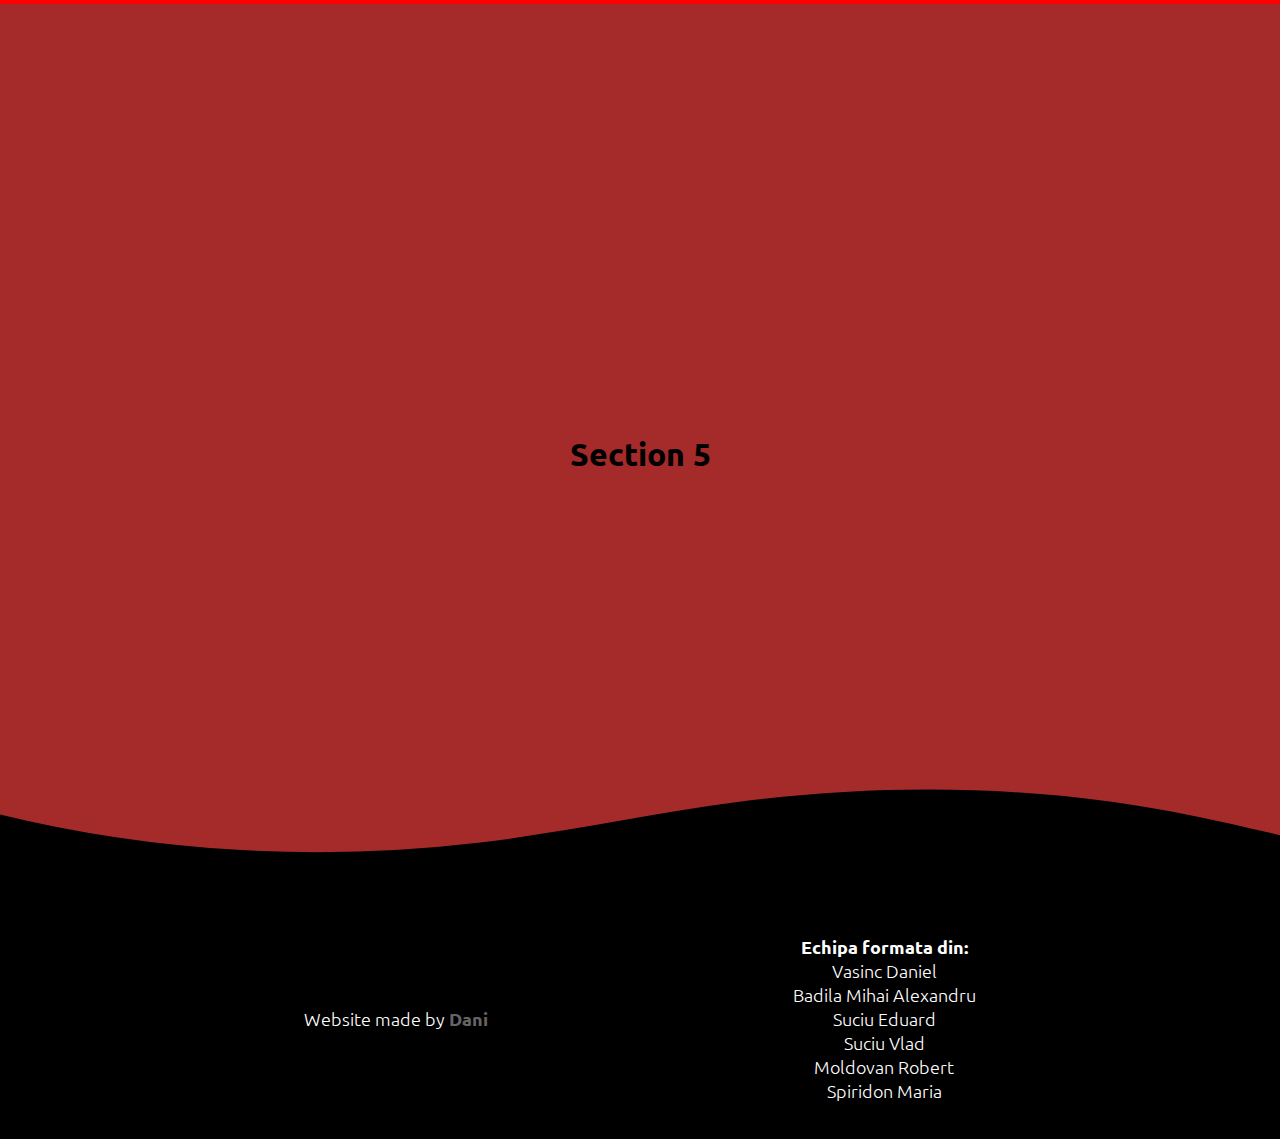
==== commit a765c56b: "11 ( definitions section added )" ====
--- a/index.html
+++ b/index.html
@@ -152,27 +152,168 @@
         </div>
     </header>
     <main>
+        <!-- BACOVIA 🧐
+            George Bacovia (n. 17 septembrie 1881, Bacău – d. 22 mai 1957,
+București) a fost un scriitor român, format la școala simbolismului literar
+francez.
+
+Este autorul unor volume de versuri și proză scrise în baza unei tehnici
+unice în literatura română, cu vădite influențe din marii lirici moderni francezi
+pe care-i admira.
+
+La început văzut ca poet minor de critica literară, va cunoaște treptat o
+receptare favorabilă, mergând până la recunoașterea sa ca cel mai important
+poet simbolist român și unul dintre cei mai importanți poeți din poezia
+română modernă.
+
+            SIMBOLISMUL 👨‍🎓
+            Simbolismul este o paradigmă culturală, un curent literar ce se manifestă la începutul secolului al XX-lea,
+având ca punct de iradiere Franța, iar promotorul fiind Jean Moréas în articolul program Intitulat ,,Simbolismul”.
+
+Principii estetice:
+
+-respingerea parnasianismului (curent literar ce promovează virtuozitatea formală);
+
+-respingerea expresiei discursive ;
+
+-cultivarea unui nou tip de poezie bazat pe simbol, sugestie, sinestezie și corespondență ;
+
+Simbol= figură de stil ce reprezintă o idee abstractă printr-un element al lumii concrete.
+
+Sugestie= figură de stil definită ca o cale poetică de realizare a corespondențelor.
+
+-promovarea stărilor vagi, nedefinite, ambigue-cultivarea muzicalității interiorizate prin repetiție, refren și
+aliterație -promovarea inovației formale ;
+
+Teme preferate: moartea, târgul provincial( spațiu citadin), natura ca spațiu al corespondențelor și al rătăcirii,
+iubirea ca altă față a atracției spre moarte.
+
+Motive preferate: plânsul, ploaia, singurătatea, monotonia, noaptea, solitudinea, nevroza, spleenul,
+alienarea, căderea, instrumentele muzicale, culorile.
+
+!!!Simbolismul este prima formă de manifestare a modernismului.
+
+            SIMBOLISMUL ROMANESC 🟦🟨🟥
+            Are o configurație proprie marcată prin evoluția în mai multe momente
+succesive.
+
+Momentul ,,experiențelor” reprezentat de Alexandru Macedonski prin articolul
+,,Poezia viitorului” în 1881 și Dimitrie Anghel .
+
+Momentul pseudosimbolist promovat de poezia orașului de Ovid Densusianu.
+
+Momentul simbolismului exterior reprezentat de Ion Minulescu.
+
+Momentul simbolismului autentic reprezentat de George Bacovia.
+        -->
         <div class="definitions-section">
-            Definitii
+            <div class="definition">
+                <h2>
+                    George Bacovia 🧐
+                </h2>
+                <div class="texts">
+                    <p class="text">
+                        George Bacovia constituie una dintre cele mai inedite figuri ale literaturii noastre, dispunând de un talent remarcabil de a compune creații literare care devin „expresia celei mai elementare stări sufletești, e poezia cinesteziei imobile, încropite, care nu se intelectualizează, nu se raționează, nu se spiritualizează; cinestezie profund animalică; secrețiunea unui organism bolnav, după cum igrasia e lacrima zidurilor umede” (Eugen Lovinescu).       
+                    </p>
+                    <p class="text">
+                        Pasionat încă din copilărie de creație, Bacovia a intrat în universul artei, având un talent nativ atât pentru desen, cât și pentru cântatul la vioară pe care îl practica în momentele sale de relaxare. Cu toate că a fost un remarcabil violonist, poetul ia ulterior decizia de a-și valorifica într-un mod mai profund acest talent muzical impresionant, împletind poezia cu sunetele, căci „arta este ca și natura, simplă și profundă, una și diversă” (Victor Hugo).
+                    </p>
+                    <p class="text">
+                        Astfel, întreaga gamă de creații literare compusă de Bacovia este pătrunsă de o muzicalitate ieşită din comun în cadrul căreia se regăsesc o multitudine de instrumente muzicale, precum vioara, pianul, orga și fluierul: „Melodiile au avut pentru mine influență colorantă. Întâi am făcut muzică și dupa strunele vioarei am scris versuri. Fie după note, fie după urechea sufletului, acest instrument m-a însoțit cu credință, până azi. Am făcut și compoziție pentru mine” (George Bacovia).
+                    </p>
+                </div>
+            </div>
+            <div class="definition">
+                <h2>
+                    Simbolismul 👨‍🎓
+                </h2>
+                <div class="texts">
+                    <p class="text">
+                        Simbolismul constituie o paradigmă culturară, un curent literar-artistic, care se manifestă la începutul secolului al XX-lea, având ca punct de iradiere în Franța și ca promotor pe Jean Morèas în articolul-program intitulat sugestiv „Simbolismul”.      
+                    </p>
+                    <p class="text">
+                        Avându-l ca precursor pe Charles Baudelaire cu volumul de poezii „Florile răului”, precum și ca reprezentanți pe Verlaine, Rimbaud și Mallarmé, simbolismul respinge atât parnasianismul, cât și expresia discursivă, cultivă un nou tip de poezie bazat pe simbol, sugestie, poezie și corespondență și muzicalitatea interiorizată prin repetiție, refren și aliterație și promovează inovațiile formale. 
+                    </p>
+                    <p class="text">
+                        De asemenea, fiind „prima formă de manifestare a modernismului” (Hugo Friedrich), simbolismul pune accent pe starile vagi, nedefinite, ambigue și are ca teme preferate moartea, ce reprezintă supratema acestui curent literar, târgul provincial, privit ca un topos al claustrării, natura, ca spațiu al corespondențelor, dar și al rătăcirii și iubirea, care se identifică, în ciuda romantinsmului, ca o altă față a atracției spre moarte. 
+                    </p>
+                </div>
+            </div>
+            <div class="definition">
+                <h2>
+                    Simbolismul românesc 🟦🟨🟥
+                </h2>
+                <div class="texts">
+                    <p class="text">
+                        La nivel national, simbolismul dobândește o configurațue proprie marcată prin evoluția în mai multe momente succesive:
+                        <br>
+                        a)	<span>MOMENTUL EXPERIENȚELOR</span>: 	
+                        <br>
+                        * este reprezentat de Alexandru Macedonski care devine teoreticianul simbolismului românesc prin articolul intitulat „Poezia viitorului”, publicat în anul 1881;
+                        <br>
+                        * un alt reprezentant emblematic al momentului tatonărilor este Dimitrie Anghel;     
+                    </p>
+                    <p class="text">
+                        b)	<span>MOMENTUL PSEUDOSIMBOLIST</span>:
+                        <br>
+	                    * este marcat de „Poezia orașului” promovată de Ovid Densusianu;
+                    </p>
+                    <p class="text">
+                        c)	<span>MOMENTUL SIMBOLISMULUI EXTERIOR</span>:
+                        <br>
+                    	* acest moment îl are ca reprezentant pe Ion Minulescu
+                    </p>
+                    <p class="text">
+                        d)	<span>MOMENTUL SIMBOLISMULUI AUTENTIC</span>:
+                        <br>
+                    	* este reprezentat de George Bacovia, care compune o gamă impresionantă de poeme 
+                    </p>
+                </div>
+            </div>
         </div>
         <section id="section1">
             Section 1
+            <div class="wave wave1">
+                <svg data-name="Layer 1" xmlns="http://www.w3.org/2000/svg" viewBox="0 0 1200 120" preserveAspectRatio="none">
+                    <path d="M985.66,92.83C906.67,72,823.78,31,743.84,14.19c-82.26-17.34-168.06-16.33-250.45.39-57.84,11.73-114,31.07-172,41.86A600.21,600.21,0,0,1,0,27.35V120H1200V95.8C1132.19,118.92,1055.71,111.31,985.66,92.83Z" class="shape-fill"></path>
+                </svg>
+            </div>
         </section>
 
         <section id="section2">
             Section 2
+            <div class="wave wave2">
+                <svg data-name="Layer 1" xmlns="http://www.w3.org/2000/svg" viewBox="0 0 1200 120" preserveAspectRatio="none">
+                    <path d="M985.66,92.83C906.67,72,823.78,31,743.84,14.19c-82.26-17.34-168.06-16.33-250.45.39-57.84,11.73-114,31.07-172,41.86A600.21,600.21,0,0,1,0,27.35V120H1200V95.8C1132.19,118.92,1055.71,111.31,985.66,92.83Z" class="shape-fill"></path>
+                </svg>
+            </div>
         </section>
 
         <section id="section3">
             Section 3
+            <div class="wave wave3">
+                <svg data-name="Layer 1" xmlns="http://www.w3.org/2000/svg" viewBox="0 0 1200 120" preserveAspectRatio="none">
+                    <path d="M985.66,92.83C906.67,72,823.78,31,743.84,14.19c-82.26-17.34-168.06-16.33-250.45.39-57.84,11.73-114,31.07-172,41.86A600.21,600.21,0,0,1,0,27.35V120H1200V95.8C1132.19,118.92,1055.71,111.31,985.66,92.83Z" class="shape-fill"></path>
+                </svg>
+            </div>
         </section>
 
         <section id="section4">
             Section 4
+            <div class="wave wave4">
+                <svg data-name="Layer 1" xmlns="http://www.w3.org/2000/svg" viewBox="0 0 1200 120" preserveAspectRatio="none">
+                    <path d="M985.66,92.83C906.67,72,823.78,31,743.84,14.19c-82.26-17.34-168.06-16.33-250.45.39-57.84,11.73-114,31.07-172,41.86A600.21,600.21,0,0,1,0,27.35V120H1200V95.8C1132.19,118.92,1055.71,111.31,985.66,92.83Z" class="shape-fill"></path>
+                </svg>
+            </div>
         </section>
 
         <section id="section5">
             Section 5
+            <div class="wave wave5">
+                <svg data-name="Layer 1" xmlns="http://www.w3.org/2000/svg" viewBox="0 0 1200 120" preserveAspectRatio="none">
+                    <path d="M985.66,92.83C906.67,72,823.78,31,743.84,14.19c-82.26-17.34-168.06-16.33-250.45.39-57.84,11.73-114,31.07-172,41.86A600.21,600.21,0,0,1,0,27.35V120H1200V95.8C1132.19,118.92,1055.71,111.31,985.66,92.83Z" class="shape-fill"></path>
+                </svg>
+            </div>
         </section>
     </main>
     <footer>
--- a/assets/styles/style.css
+++ b/assets/styles/style.css
@@ -26,6 +26,48 @@
   display: -webkit-box   !important;
   display: -ms-flexbox   !important;
   display: flex   !important;
+}
+
+.translateY {
+  -webkit-transform: translateY(0) !important;
+          transform: translateY(0) !important;
+}
+
+.translateX {
+  -webkit-transform: translateX(0) !important;
+          transform: translateX(0) !important;
+}
+
+.wave {
+  position: absolute;
+  bottom: 0;
+  left: 0;
+  width: 100%;
+  overflow: hidden;
+  line-height: 0;
+}
+
+.wave svg {
+  position: relative;
+  display: block;
+  width: calc(140% + 1.3px);
+  height: 116px;
+}
+
+.wave1 .shape-fill {
+  fill: blue;
+}
+
+.wave2 .shape-fill {
+  fill: green;
+}
+
+.wave3 .shape-fill {
+  fill: pink;
+}
+
+.wave4 .shape-fill {
+  fill: red;
 }
 
 .backdrop {
@@ -309,7 +351,89 @@
   max-width: 300px;
 }
 
-main section {
+main {
+  margin-top: 6rem;
+}
+
+.definitions-section {
+  display: -webkit-box;
+  display: -ms-flexbox;
+  display: flex;
+  -webkit-box-orient: vertical;
+  -webkit-box-direction: normal;
+      -ms-flex-direction: column;
+          flex-direction: column;
+  -webkit-box-align: center;
+      -ms-flex-align: center;
+          align-items: center;
+  gap: 3rem;
+  width: 90%;
+  max-width: 700px;
+  margin: 3rem auto;
+}
+
+.definitions-section .definition {
+  display: -webkit-box;
+  display: -ms-flexbox;
+  display: flex;
+  -webkit-box-orient: vertical;
+  -webkit-box-direction: normal;
+      -ms-flex-direction: column;
+          flex-direction: column;
+  -webkit-box-align: center;
+      -ms-flex-align: center;
+          align-items: center;
+  gap: 2rem;
+  width: 100%;
+  padding: 1rem;
+  border: 2px solid #656565;
+  border-radius: .5rem;
+  -webkit-box-shadow: 4px 4px 4px rgba(0, 0, 0, 0.5);
+          box-shadow: 4px 4px 4px rgba(0, 0, 0, 0.5);
+  -webkit-transform: translateY(6rem);
+          transform: translateY(6rem);
+  -webkit-transition: -webkit-transform 300ms ease-out;
+  transition: -webkit-transform 300ms ease-out;
+  transition: transform 300ms ease-out;
+  transition: transform 300ms ease-out, -webkit-transform 300ms ease-out;
+}
+
+.definitions-section .definition h2 {
+  text-align: center;
+}
+
+.definitions-section .definition .texts {
+  display: -webkit-box;
+  display: -ms-flexbox;
+  display: flex;
+  -webkit-box-orient: vertical;
+  -webkit-box-direction: normal;
+      -ms-flex-direction: column;
+          flex-direction: column;
+  gap: 1rem;
+  -webkit-transform: translateX(-2rem);
+          transform: translateX(-2rem);
+  -webkit-transition: -webkit-transform 300ms ease-out;
+  transition: -webkit-transform 300ms ease-out;
+  transition: transform 300ms ease-out;
+  transition: transform 300ms ease-out, -webkit-transform 300ms ease-out;
+}
+
+.definitions-section .definition .texts .text {
+  padding: .5rem;
+  max-width: 600px;
+  border: 2px solid #656565;
+  border-radius: .5rem;
+  -webkit-box-shadow: 4px 4px 6px rgba(0, 0, 0, 0.6);
+          box-shadow: 4px 4px 6px rgba(0, 0, 0, 0.6);
+}
+
+.definitions-section .definition .texts .text span {
+  font-weight: 700;
+}
+
+section {
+  position: relative;
   display: -ms-grid;
   display: grid;
   place-items: center;
@@ -325,21 +449,27 @@
 
 #section2 {
   background: blue;
+  top: -1px;
 }
 
 #section3 {
   background: green;
+  top: -2px;
 }
 
 #section4 {
   background: pink;
+  top: -3px;
 }
 
 #section5 {
   background: brown;
+  top: -4px;
 }
 
 footer {
+  position: relative;
+  top: -5px;
   display: -webkit-box;
   display: -ms-flexbox;
   display: flex;
@@ -356,6 +486,16 @@
   gap: 2rem;
 }
 
+footer::before {
+  content: '';
+  position: absolute;
+  bottom: -4px;
+  left: 0;
+  width: 100%;
+  height: 7px;
+  background: #000;
+}
+
 footer a {
   font-weight: 700;
   color: #656565;
@@ -371,6 +511,9 @@
 }
 
 @media screen and (min-width: 800px) {
+  body main .definitions-section .definition .texts {
+    gap: 2rem;
+  }
   body footer {
     -webkit-box-orient: horizontal;
     -webkit-box-direction: normal;
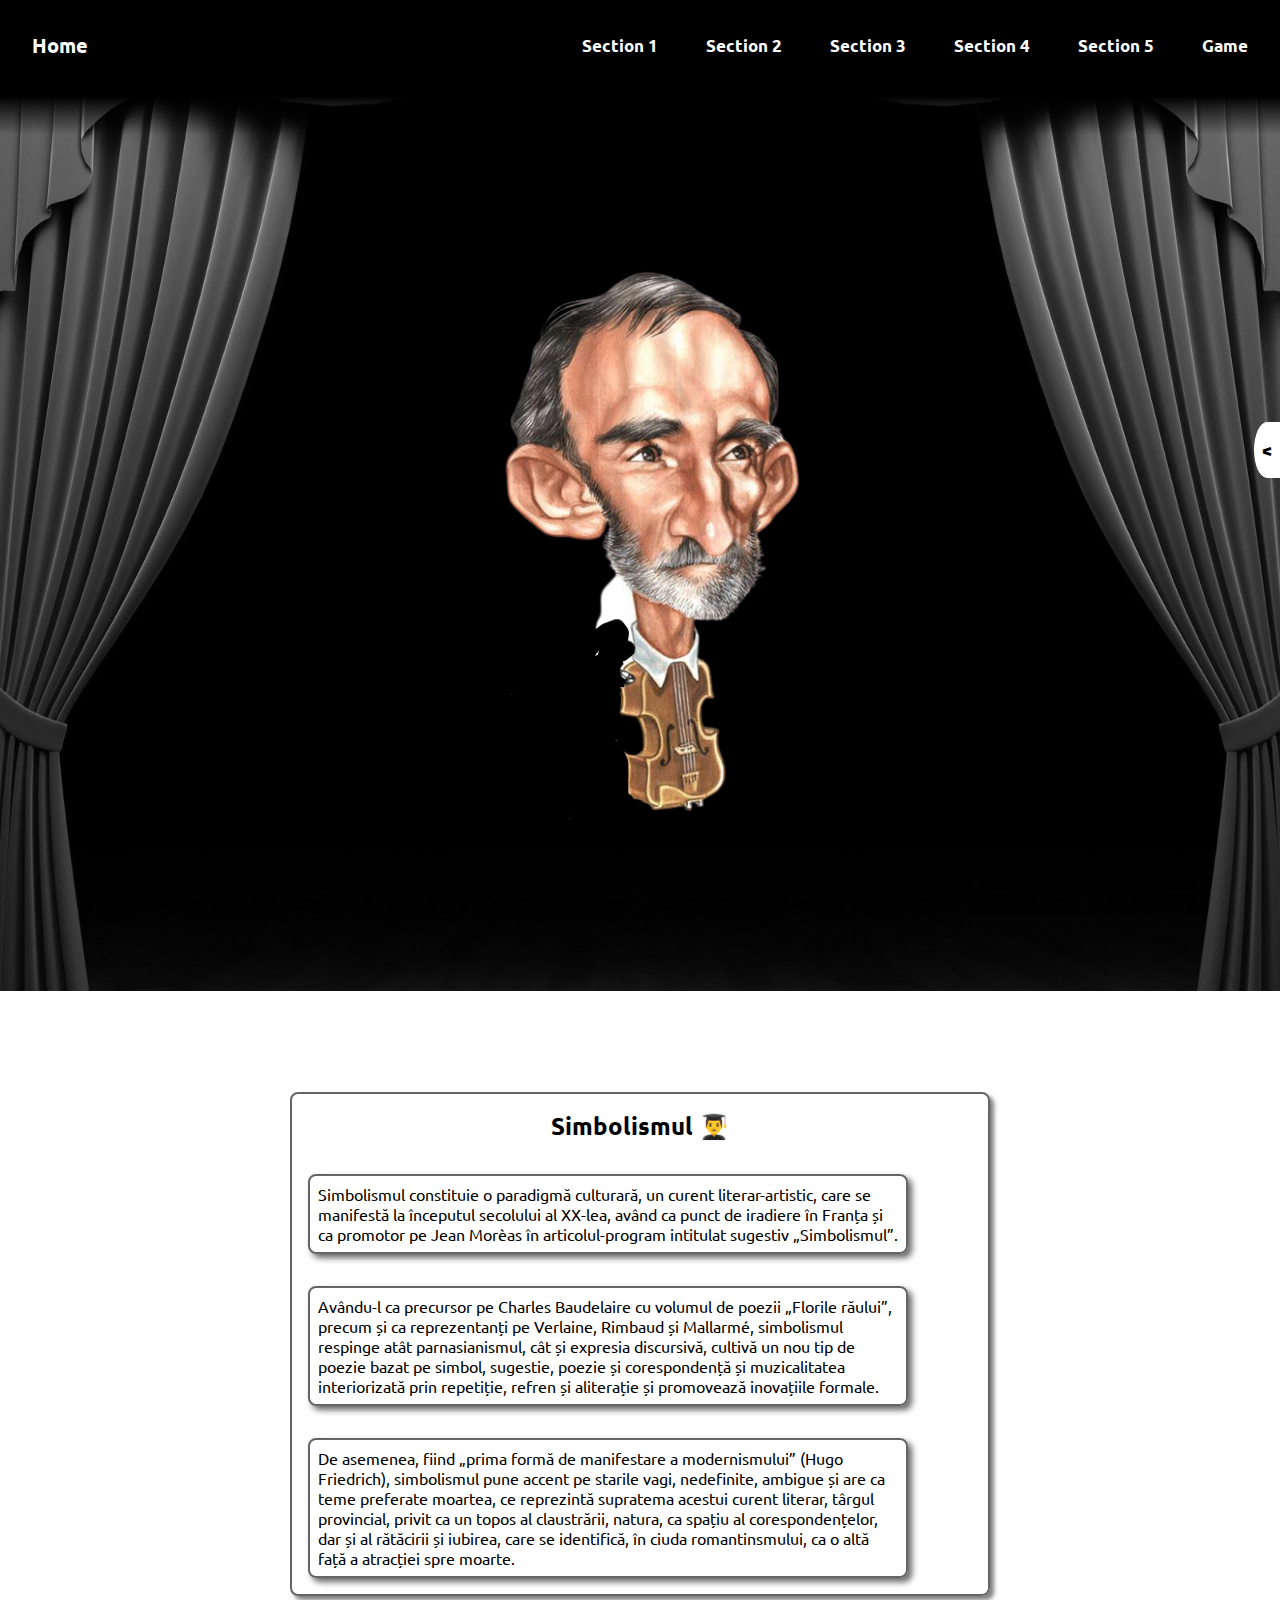
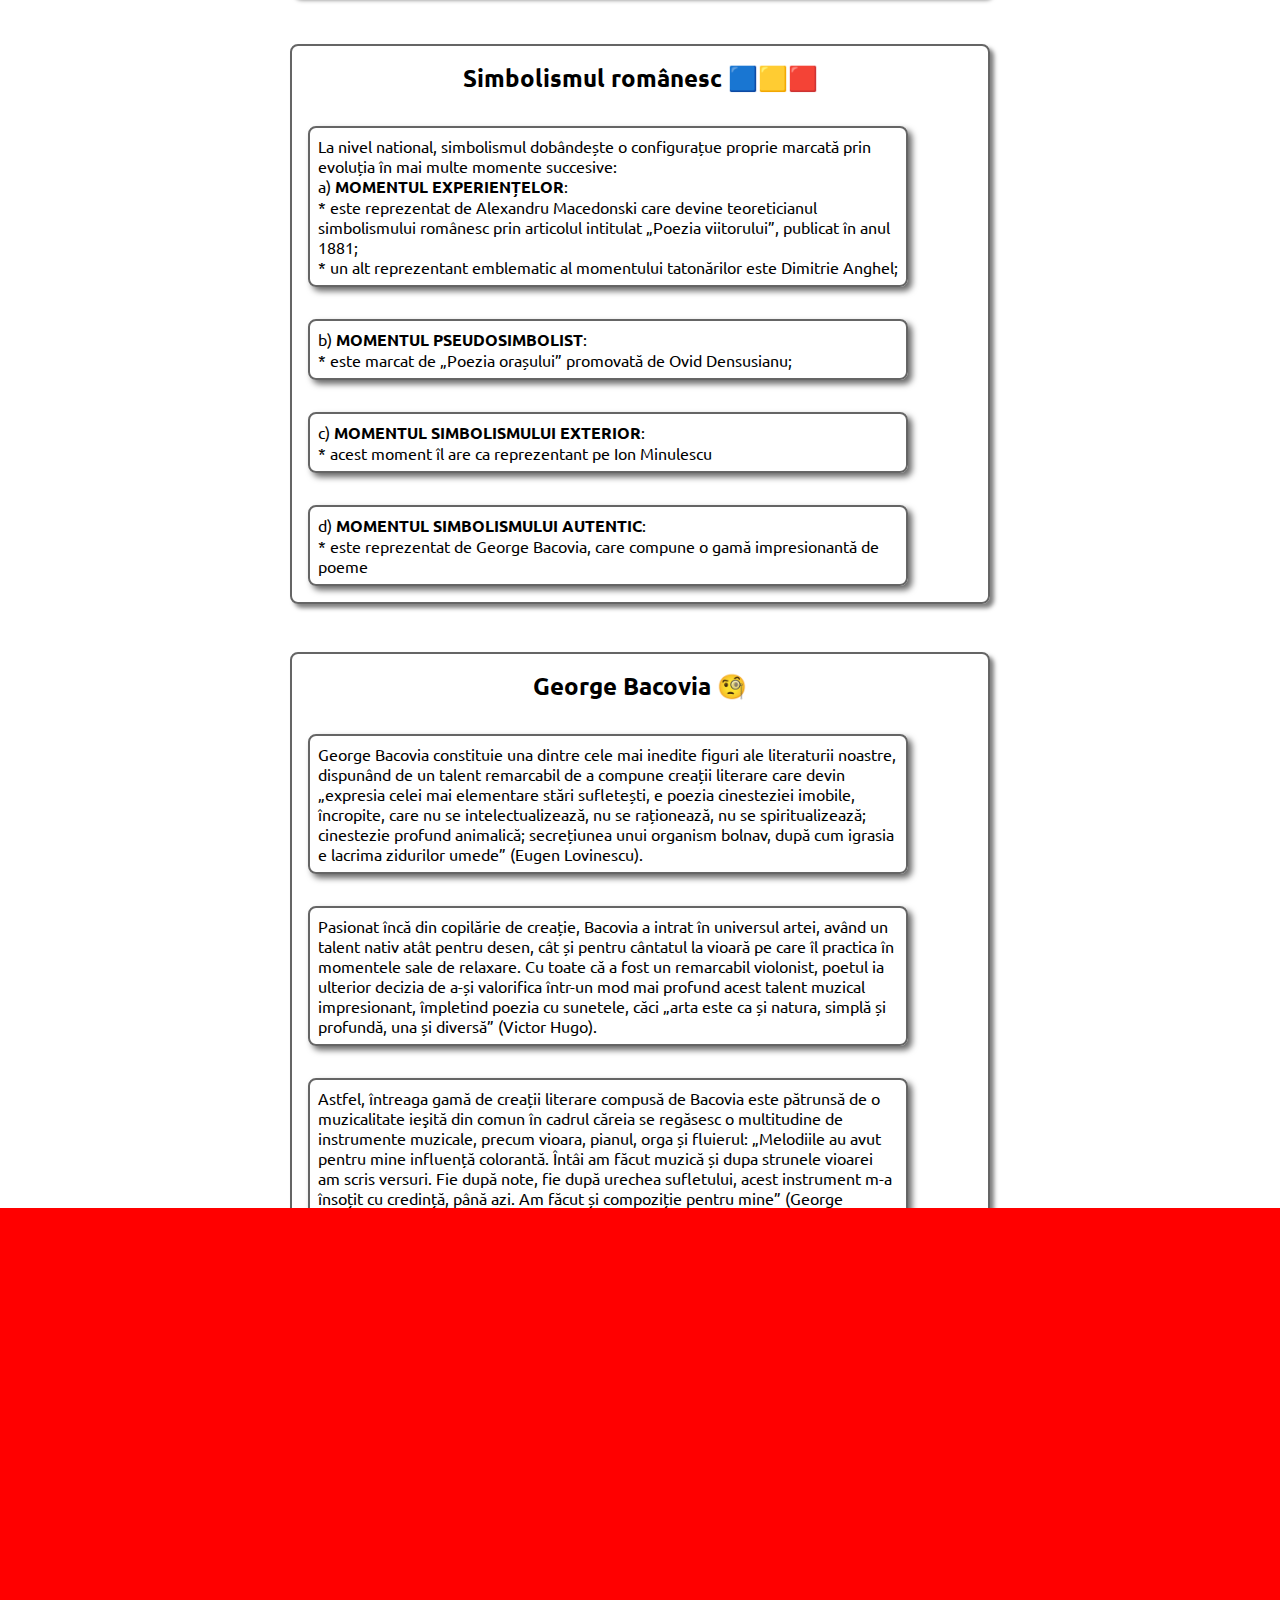
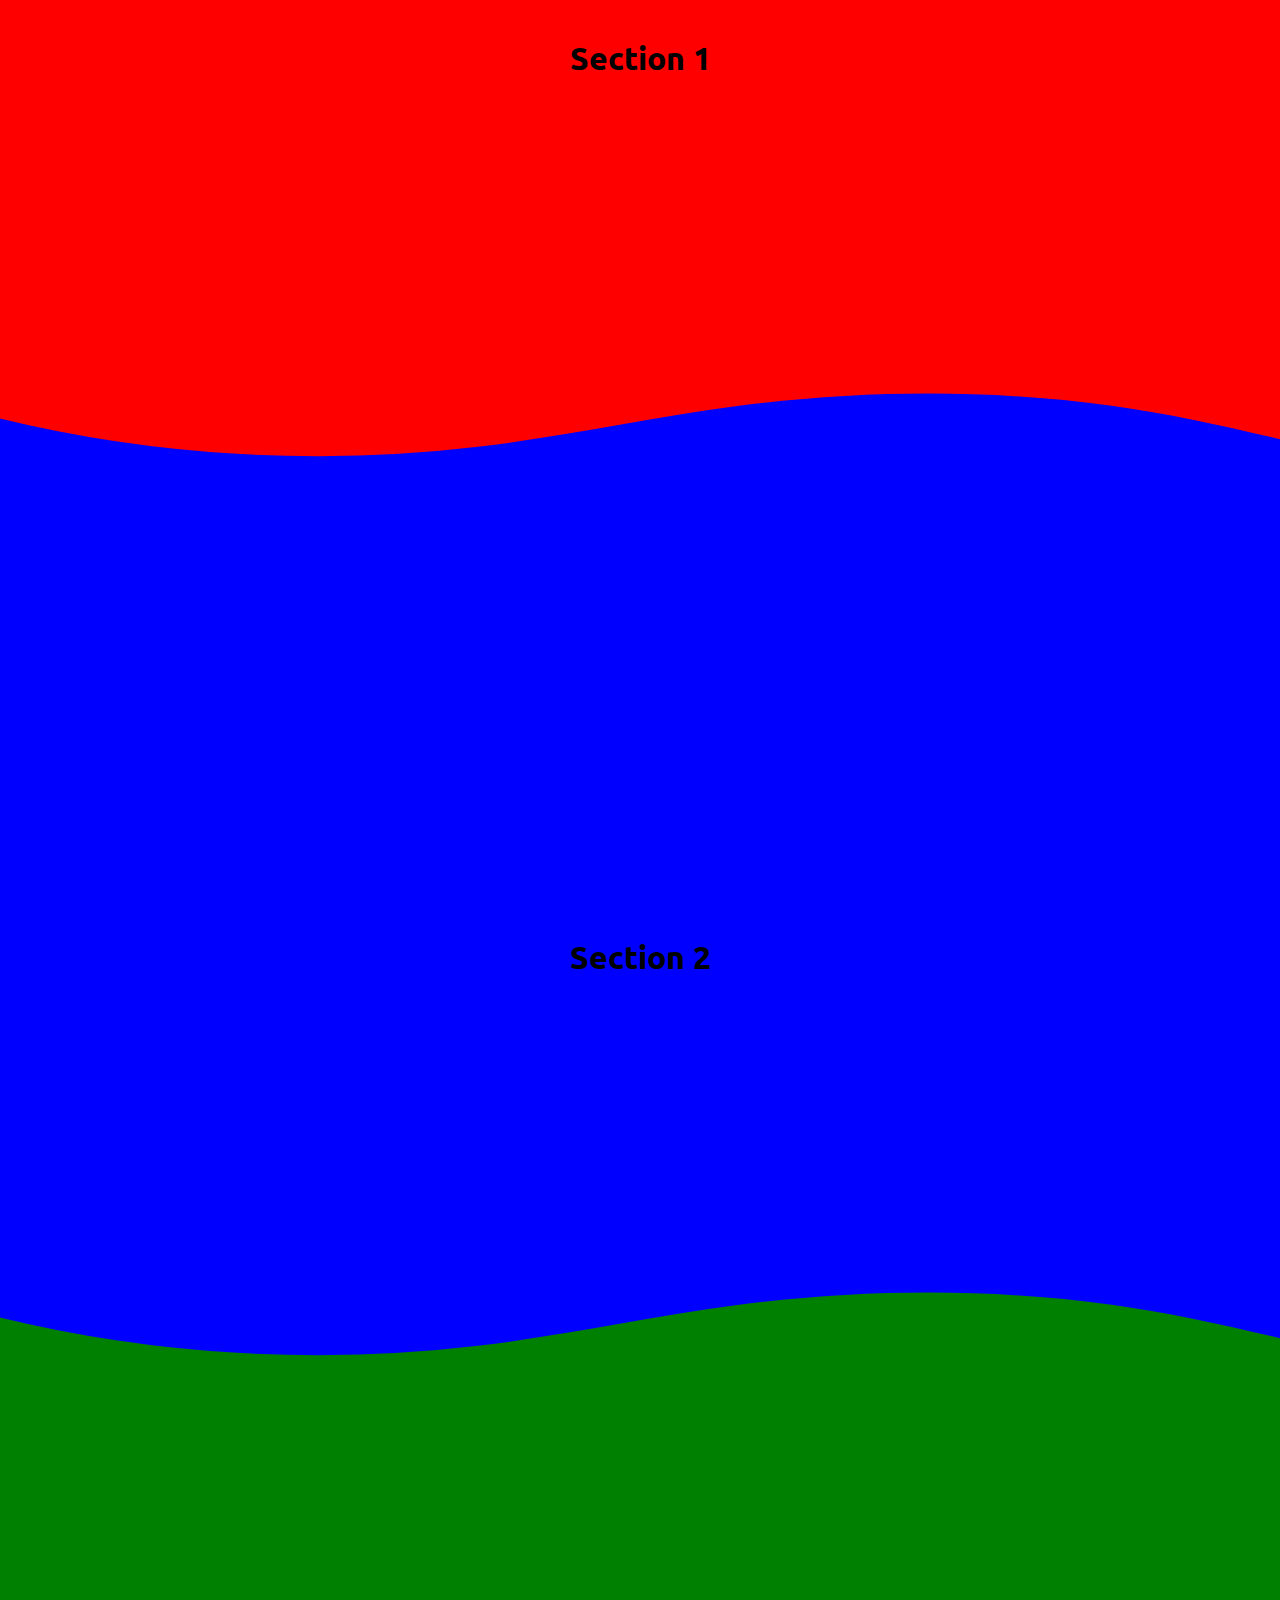
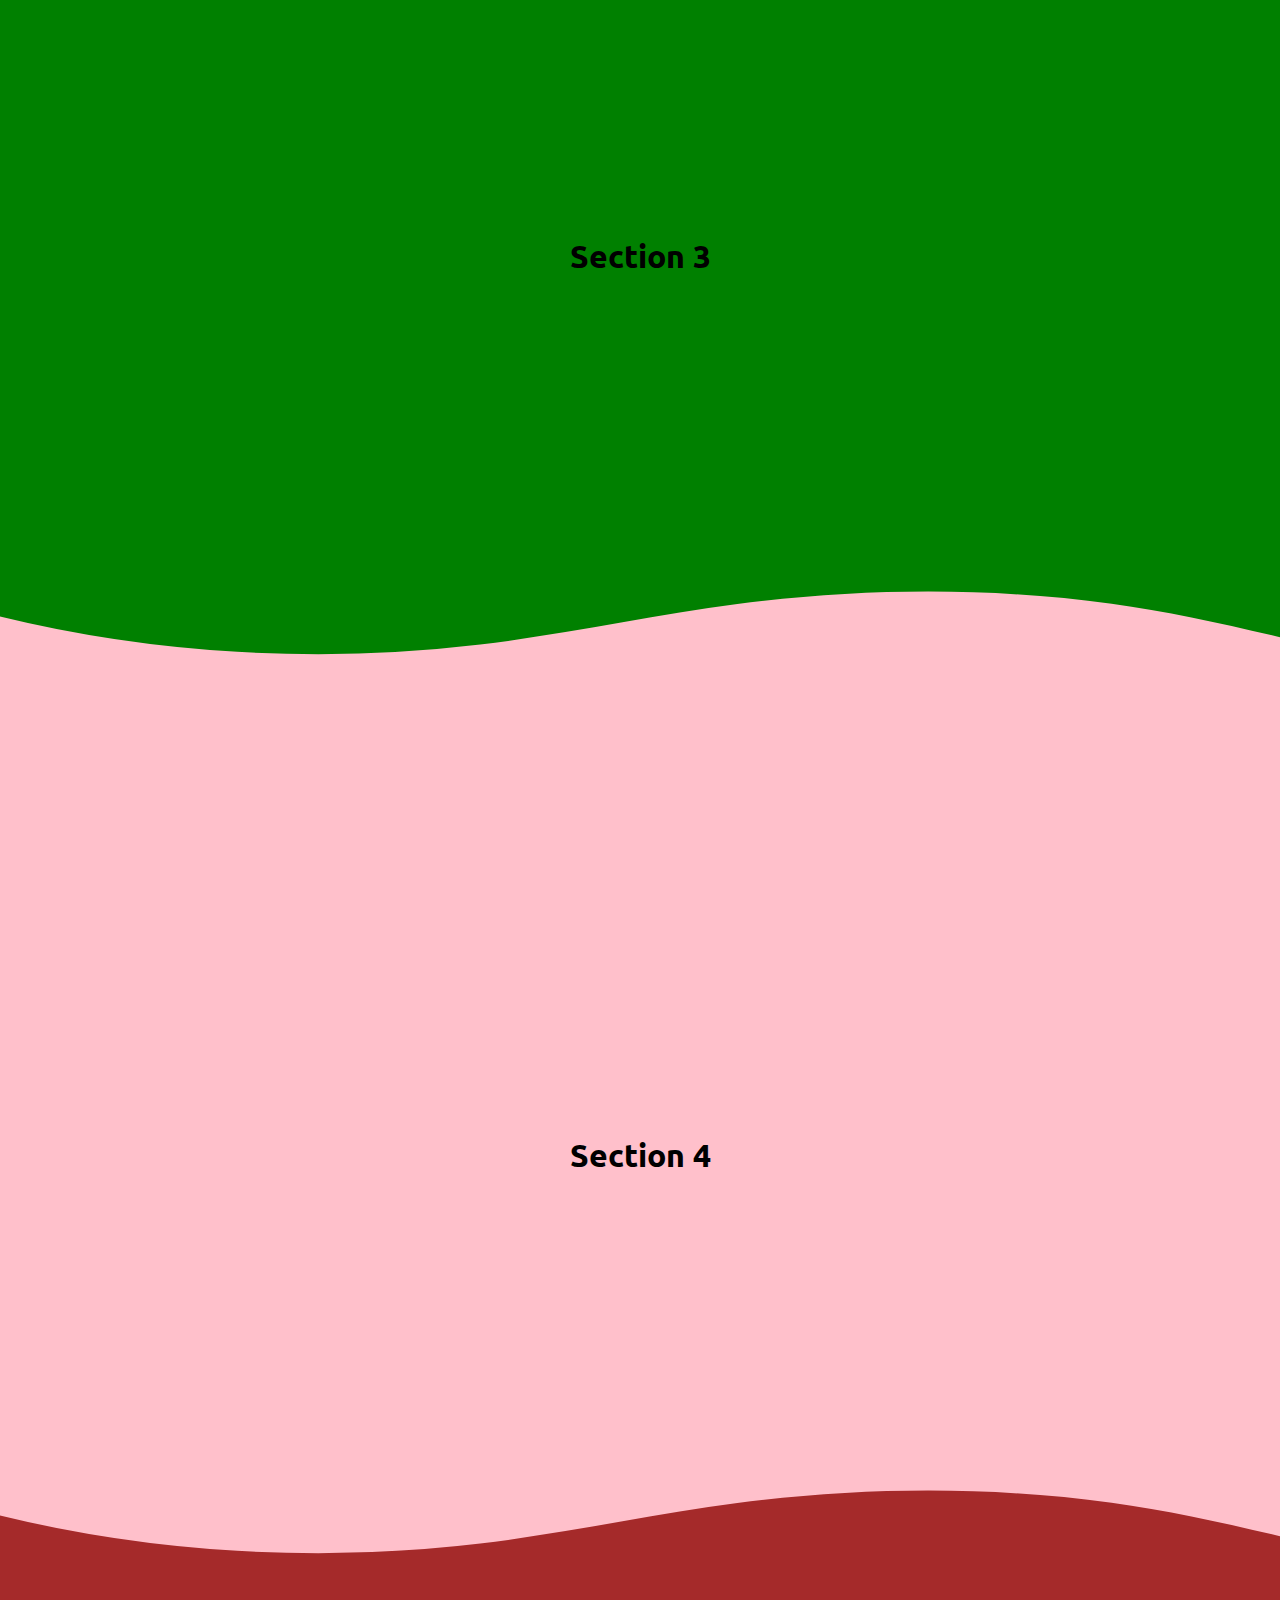
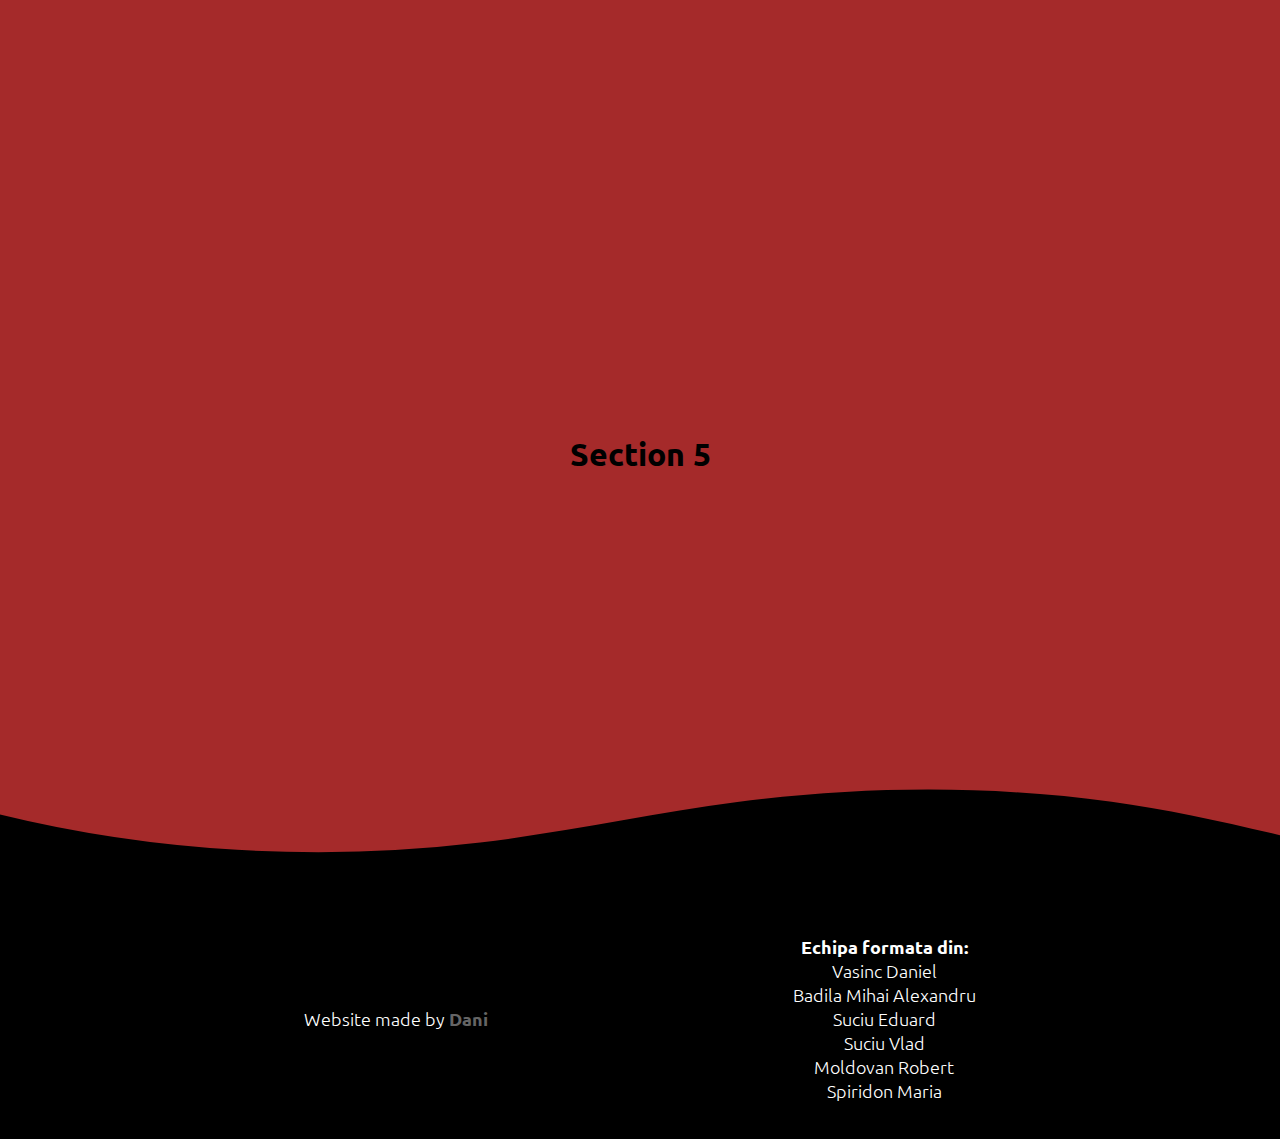
==== commit e1e81a2e: "12 ( game added )" ====
--- a/index.html
+++ b/index.html
@@ -209,22 +209,6 @@
         <div class="definitions-section">
             <div class="definition">
                 <h2>
-                    George Bacovia 🧐
-                </h2>
-                <div class="texts">
-                    <p class="text">
-                        George Bacovia constituie una dintre cele mai inedite figuri ale literaturii noastre, dispunând de un talent remarcabil de a compune creații literare care devin „expresia celei mai elementare stări sufletești, e poezia cinesteziei imobile, încropite, care nu se intelectualizează, nu se raționează, nu se spiritualizează; cinestezie profund animalică; secrețiunea unui organism bolnav, după cum igrasia e lacrima zidurilor umede” (Eugen Lovinescu).       
-                    </p>
-                    <p class="text">
-                        Pasionat încă din copilărie de creație, Bacovia a intrat în universul artei, având un talent nativ atât pentru desen, cât și pentru cântatul la vioară pe care îl practica în momentele sale de relaxare. Cu toate că a fost un remarcabil violonist, poetul ia ulterior decizia de a-și valorifica într-un mod mai profund acest talent muzical impresionant, împletind poezia cu sunetele, căci „arta este ca și natura, simplă și profundă, una și diversă” (Victor Hugo).
-                    </p>
-                    <p class="text">
-                        Astfel, întreaga gamă de creații literare compusă de Bacovia este pătrunsă de o muzicalitate ieşită din comun în cadrul căreia se regăsesc o multitudine de instrumente muzicale, precum vioara, pianul, orga și fluierul: „Melodiile au avut pentru mine influență colorantă. Întâi am făcut muzică și dupa strunele vioarei am scris versuri. Fie după note, fie după urechea sufletului, acest instrument m-a însoțit cu credință, până azi. Am făcut și compoziție pentru mine” (George Bacovia).
-                    </p>
-                </div>
-            </div>
-            <div class="definition">
-                <h2>
                     Simbolismul 👨‍🎓
                 </h2>
                 <div class="texts">
@@ -270,6 +254,22 @@
                     </p>
                 </div>
             </div>
+            <div class="definition">
+                <h2>
+                    George Bacovia 🧐
+                </h2>
+                <div class="texts">
+                    <p class="text">
+                        George Bacovia constituie una dintre cele mai inedite figuri ale literaturii noastre, dispunând de un talent remarcabil de a compune creații literare care devin „expresia celei mai elementare stări sufletești, e poezia cinesteziei imobile, încropite, care nu se intelectualizează, nu se raționează, nu se spiritualizează; cinestezie profund animalică; secrețiunea unui organism bolnav, după cum igrasia e lacrima zidurilor umede” (Eugen Lovinescu).       
+                    </p>
+                    <p class="text">
+                        Pasionat încă din copilărie de creație, Bacovia a intrat în universul artei, având un talent nativ atât pentru desen, cât și pentru cântatul la vioară pe care îl practica în momentele sale de relaxare. Cu toate că a fost un remarcabil violonist, poetul ia ulterior decizia de a-și valorifica într-un mod mai profund acest talent muzical impresionant, împletind poezia cu sunetele, căci „arta este ca și natura, simplă și profundă, una și diversă” (Victor Hugo).
+                    </p>
+                    <p class="text">
+                        Astfel, întreaga gamă de creații literare compusă de Bacovia este pătrunsă de o muzicalitate ieşită din comun în cadrul căreia se regăsesc o multitudine de instrumente muzicale, precum vioara, pianul, orga și fluierul: „Melodiile au avut pentru mine influență colorantă. Întâi am făcut muzică și dupa strunele vioarei am scris versuri. Fie după note, fie după urechea sufletului, acest instrument m-a însoțit cu credință, până azi. Am făcut și compoziție pentru mine” (George Bacovia).
+                    </p>
+                </div>
+            </div>
         </div>
         <section id="section1">
             Section 1
--- a/assets/styles/style.css
+++ b/assets/styles/style.css
@@ -67,7 +67,7 @@
 }
 
 .wave4 .shape-fill {
-  fill: red;
+  fill: brown;
 }
 
 .backdrop {
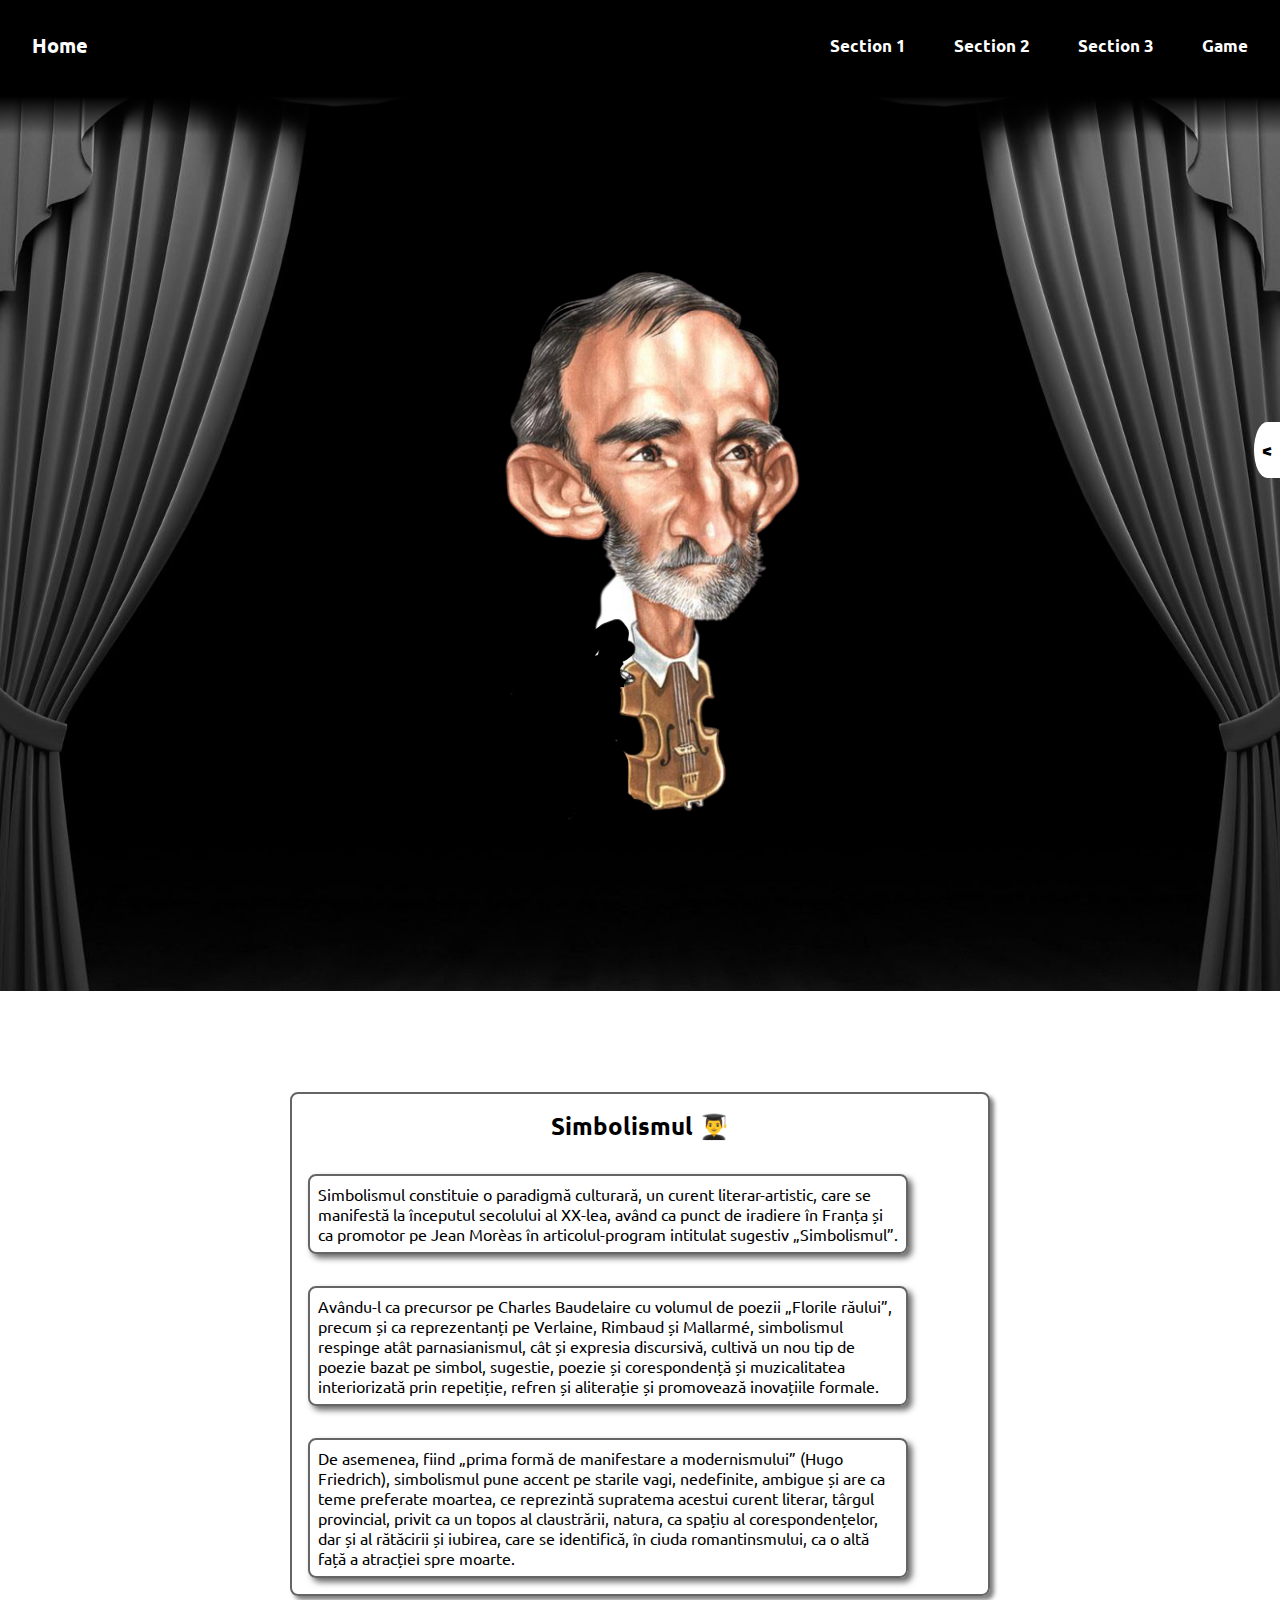
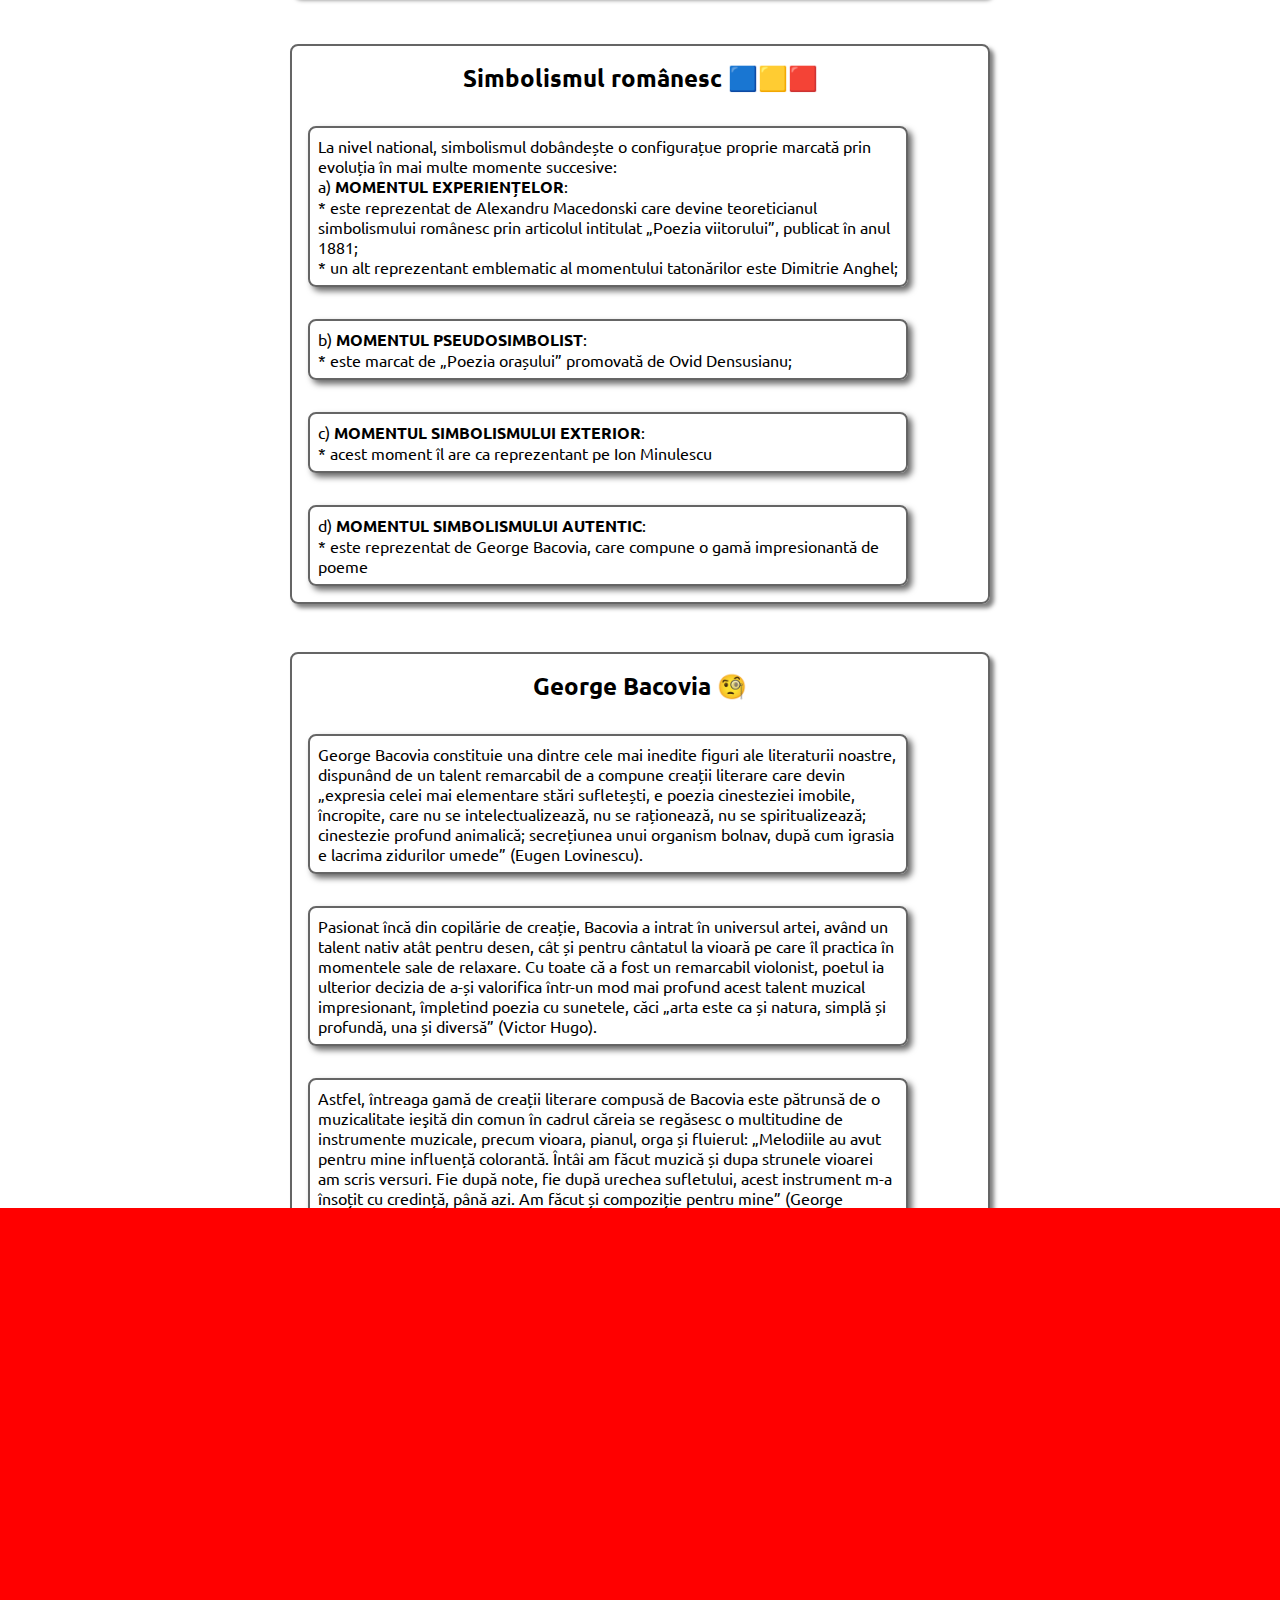
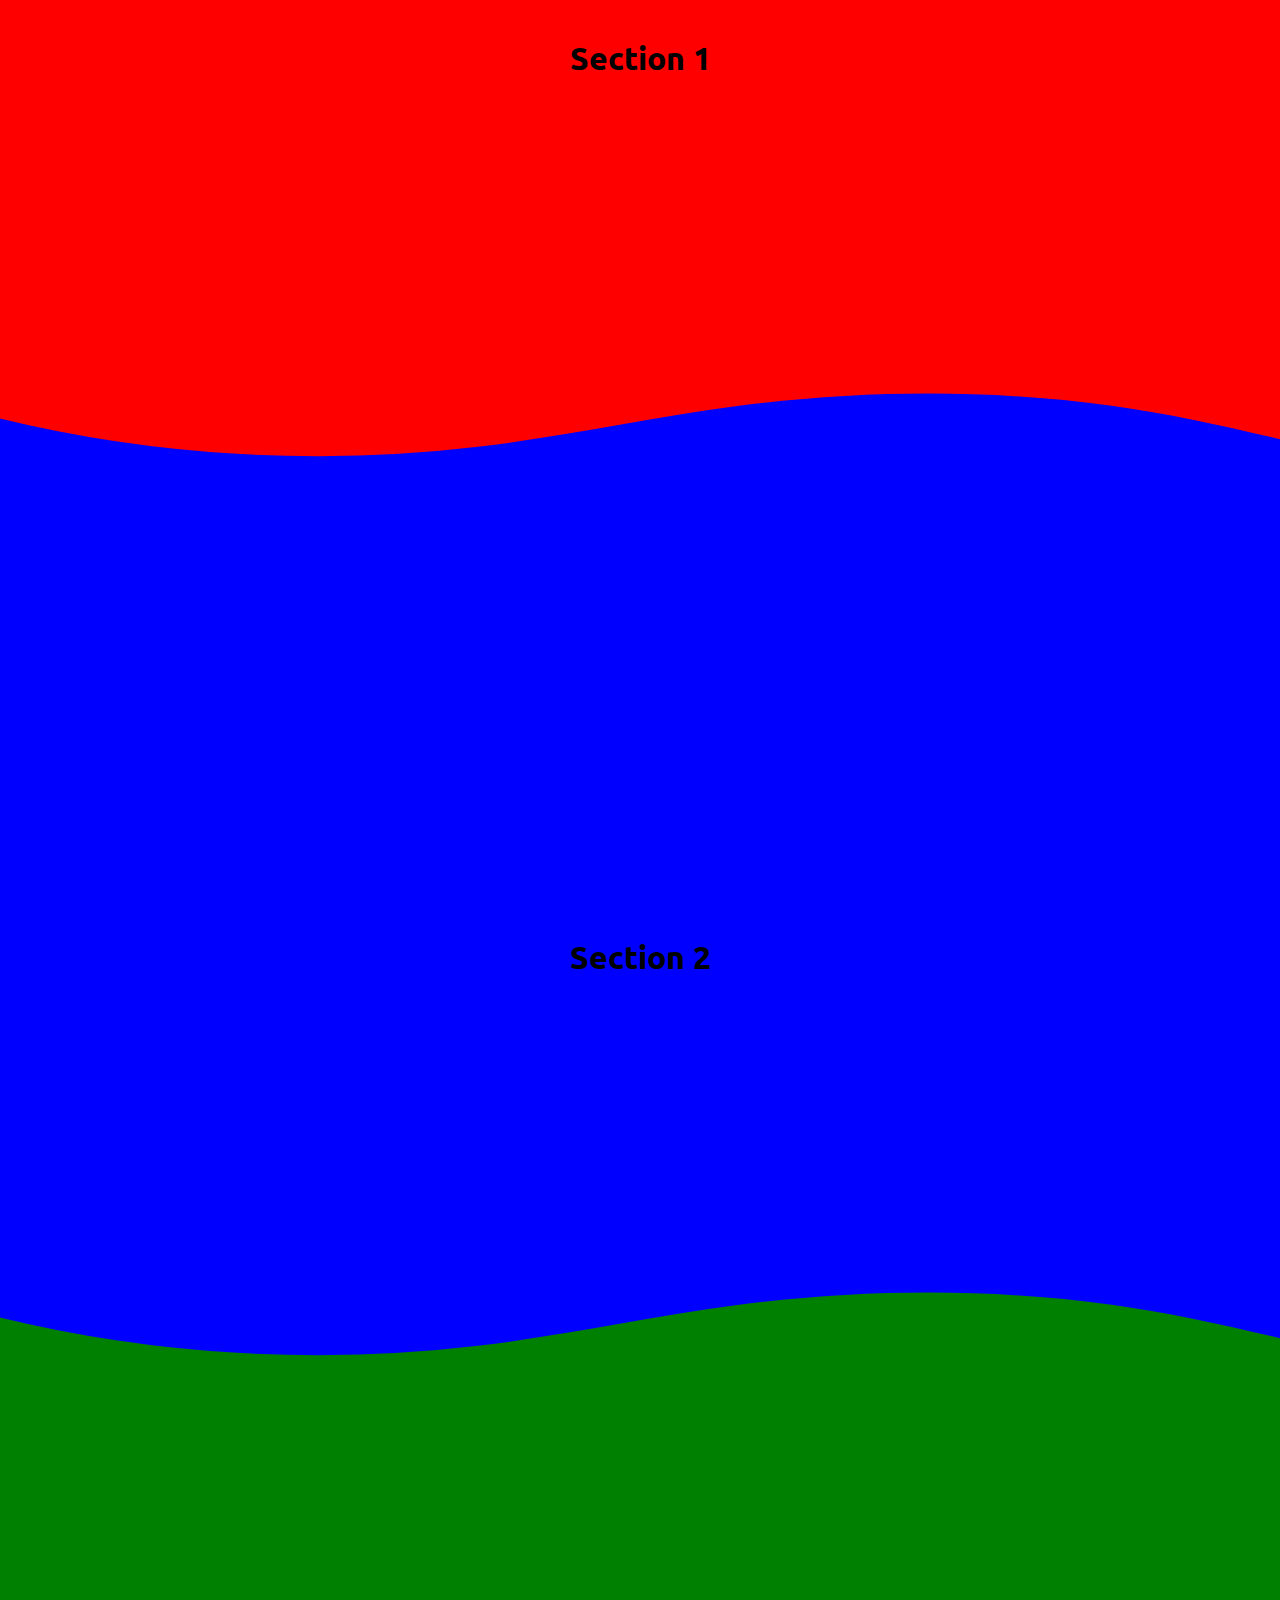
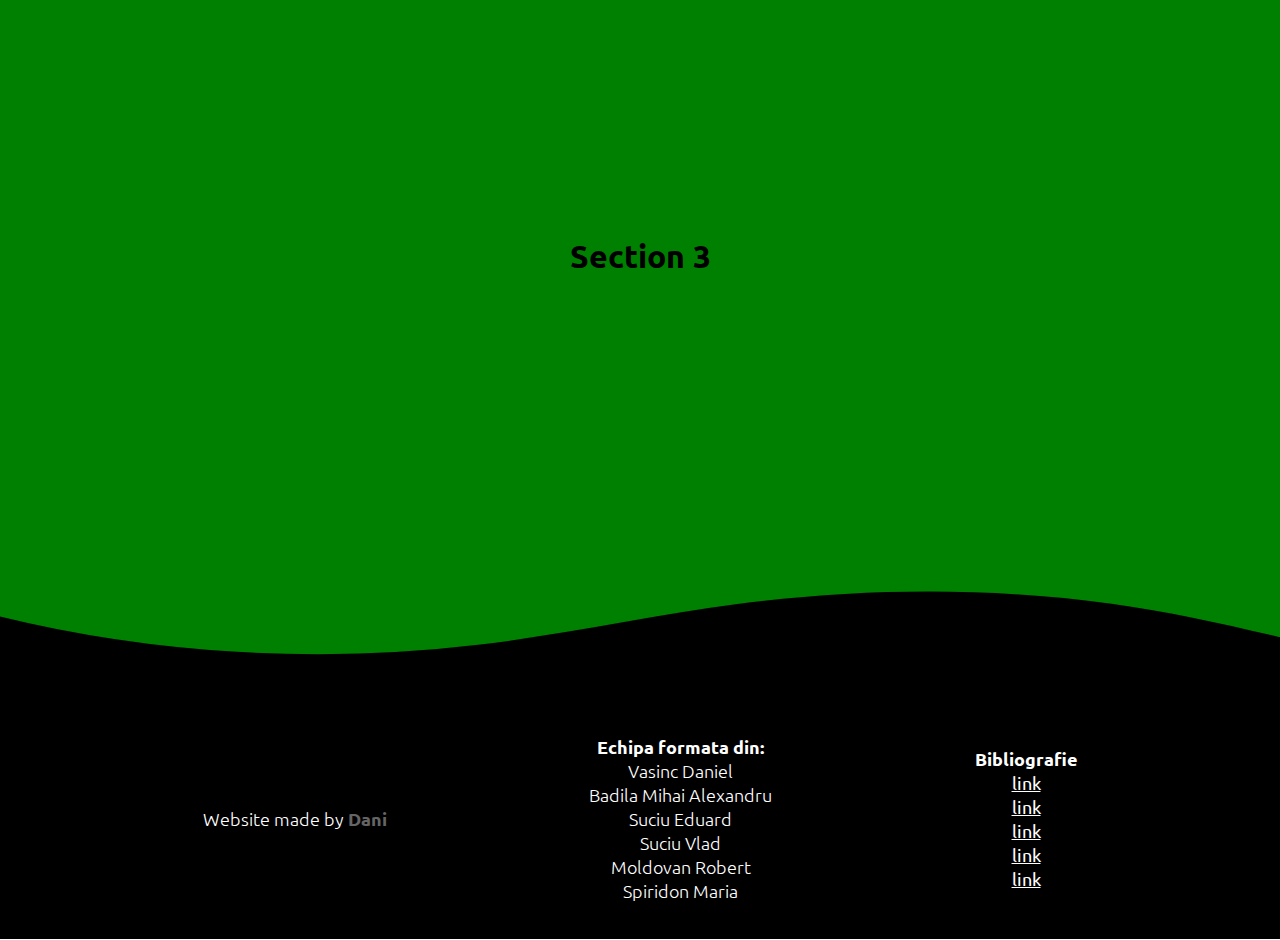
==== commit 7bd19372: "12.1 ( small changes )" ====
--- a/index.html
+++ b/index.html
@@ -126,16 +126,6 @@
                     </a>
                 </li>
                 <li>
-                    <a href="#section4" class="link">
-                        Section 4
-                    </a>
-                </li>
-                <li>
-                    <a href="#section5" class="link">
-                        Section 5
-                    </a>
-                </li>
-                <li>
                     <a href="./game.html">
                         Game
                     </a>
@@ -152,60 +142,6 @@
         </div>
     </header>
     <main>
-        <!-- BACOVIA 🧐
-            George Bacovia (n. 17 septembrie 1881, Bacău – d. 22 mai 1957,
-București) a fost un scriitor român, format la școala simbolismului literar
-francez.
-
-Este autorul unor volume de versuri și proză scrise în baza unei tehnici
-unice în literatura română, cu vădite influențe din marii lirici moderni francezi
-pe care-i admira.
-
-La început văzut ca poet minor de critica literară, va cunoaște treptat o
-receptare favorabilă, mergând până la recunoașterea sa ca cel mai important
-poet simbolist român și unul dintre cei mai importanți poeți din poezia
-română modernă.
-
-            SIMBOLISMUL 👨‍🎓
-            Simbolismul este o paradigmă culturală, un curent literar ce se manifestă la începutul secolului al XX-lea,
-având ca punct de iradiere Franța, iar promotorul fiind Jean Moréas în articolul program Intitulat ,,Simbolismul”.
-
-Principii estetice:
-
--respingerea parnasianismului (curent literar ce promovează virtuozitatea formală);
-
--respingerea expresiei discursive ;
-
--cultivarea unui nou tip de poezie bazat pe simbol, sugestie, sinestezie și corespondență ;
-
-Simbol= figură de stil ce reprezintă o idee abstractă printr-un element al lumii concrete.
-
-Sugestie= figură de stil definită ca o cale poetică de realizare a corespondențelor.
-
--promovarea stărilor vagi, nedefinite, ambigue-cultivarea muzicalității interiorizate prin repetiție, refren și
-aliterație -promovarea inovației formale ;
-
-Teme preferate: moartea, târgul provincial( spațiu citadin), natura ca spațiu al corespondențelor și al rătăcirii,
-iubirea ca altă față a atracției spre moarte.
-
-Motive preferate: plânsul, ploaia, singurătatea, monotonia, noaptea, solitudinea, nevroza, spleenul,
-alienarea, căderea, instrumentele muzicale, culorile.
-
-!!!Simbolismul este prima formă de manifestare a modernismului.
-
-            SIMBOLISMUL ROMANESC 🟦🟨🟥
-            Are o configurație proprie marcată prin evoluția în mai multe momente
-succesive.
-
-Momentul ,,experiențelor” reprezentat de Alexandru Macedonski prin articolul
-,,Poezia viitorului” în 1881 și Dimitrie Anghel .
-
-Momentul pseudosimbolist promovat de poezia orașului de Ovid Densusianu.
-
-Momentul simbolismului exterior reprezentat de Ion Minulescu.
-
-Momentul simbolismului autentic reprezentat de George Bacovia.
-        -->
         <div class="definitions-section">
             <div class="definition">
                 <h2>
@@ -297,24 +233,6 @@
                 </svg>
             </div>
         </section>
-
-        <section id="section4">
-            Section 4
-            <div class="wave wave4">
-                <svg data-name="Layer 1" xmlns="http://www.w3.org/2000/svg" viewBox="0 0 1200 120" preserveAspectRatio="none">
-                    <path d="M985.66,92.83C906.67,72,823.78,31,743.84,14.19c-82.26-17.34-168.06-16.33-250.45.39-57.84,11.73-114,31.07-172,41.86A600.21,600.21,0,0,1,0,27.35V120H1200V95.8C1132.19,118.92,1055.71,111.31,985.66,92.83Z" class="shape-fill"></path>
-                </svg>
-            </div>
-        </section>
-
-        <section id="section5">
-            Section 5
-            <div class="wave wave5">
-                <svg data-name="Layer 1" xmlns="http://www.w3.org/2000/svg" viewBox="0 0 1200 120" preserveAspectRatio="none">
-                    <path d="M985.66,92.83C906.67,72,823.78,31,743.84,14.19c-82.26-17.34-168.06-16.33-250.45.39-57.84,11.73-114,31.07-172,41.86A600.21,600.21,0,0,1,0,27.35V120H1200V95.8C1132.19,118.92,1055.71,111.31,985.66,92.83Z" class="shape-fill"></path>
-                </svg>
-            </div>
-        </section>
     </main>
     <footer>
         <p>Website made by <a href="https://www.instagram.com/__dani.web__/" target="_blank" rel="noopener">Dani</a></p>
@@ -341,6 +259,36 @@
                 Spiridon Maria
             </li>
         </ul>
+        <ul>
+            <li>
+                Bibliografie
+            </li>
+            <li>
+                <a href="#" target="_blank" rel="noopener">
+                    link
+                </a>
+            </li>
+            <li>
+                <a href="#" target="_blank" rel="noopener">
+                    link
+                </a>
+            </li>
+            <li>
+                <a href="#" target="_blank" rel="noopener">
+                    link
+                </a>
+            </li>
+            <li>
+                <a href="#" target="_blank" rel="noopener">
+                    link
+                </a>
+            </li>
+            <li>
+                <a href="#" target="_blank" rel="noopener">
+                    link
+                </a>
+            </li>
+        </ul>
     </footer>
 </body>
 
--- a/assets/styles/style.css
+++ b/assets/styles/style.css
@@ -63,11 +63,7 @@
 }
 
 .wave3 .shape-fill {
-  fill: pink;
-}
-
-.wave4 .shape-fill {
-  fill: brown;
+  fill: black;
 }
 
 .backdrop {
@@ -457,16 +453,6 @@
   top: -2px;
 }
 
-#section4 {
-  background: pink;
-  top: -3px;
-}
-
-#section5 {
-  background: brown;
-  top: -4px;
-}
-
 footer {
   position: relative;
   top: -5px;
@@ -508,6 +494,12 @@
 
 footer ul li:first-of-type {
   font-weight: 700;
+}
+
+footer ul li a {
+  color: #ffffff;
+  font-weight: 400;
+  text-decoration: underline;
 }
 
 @media screen and (min-width: 800px) {
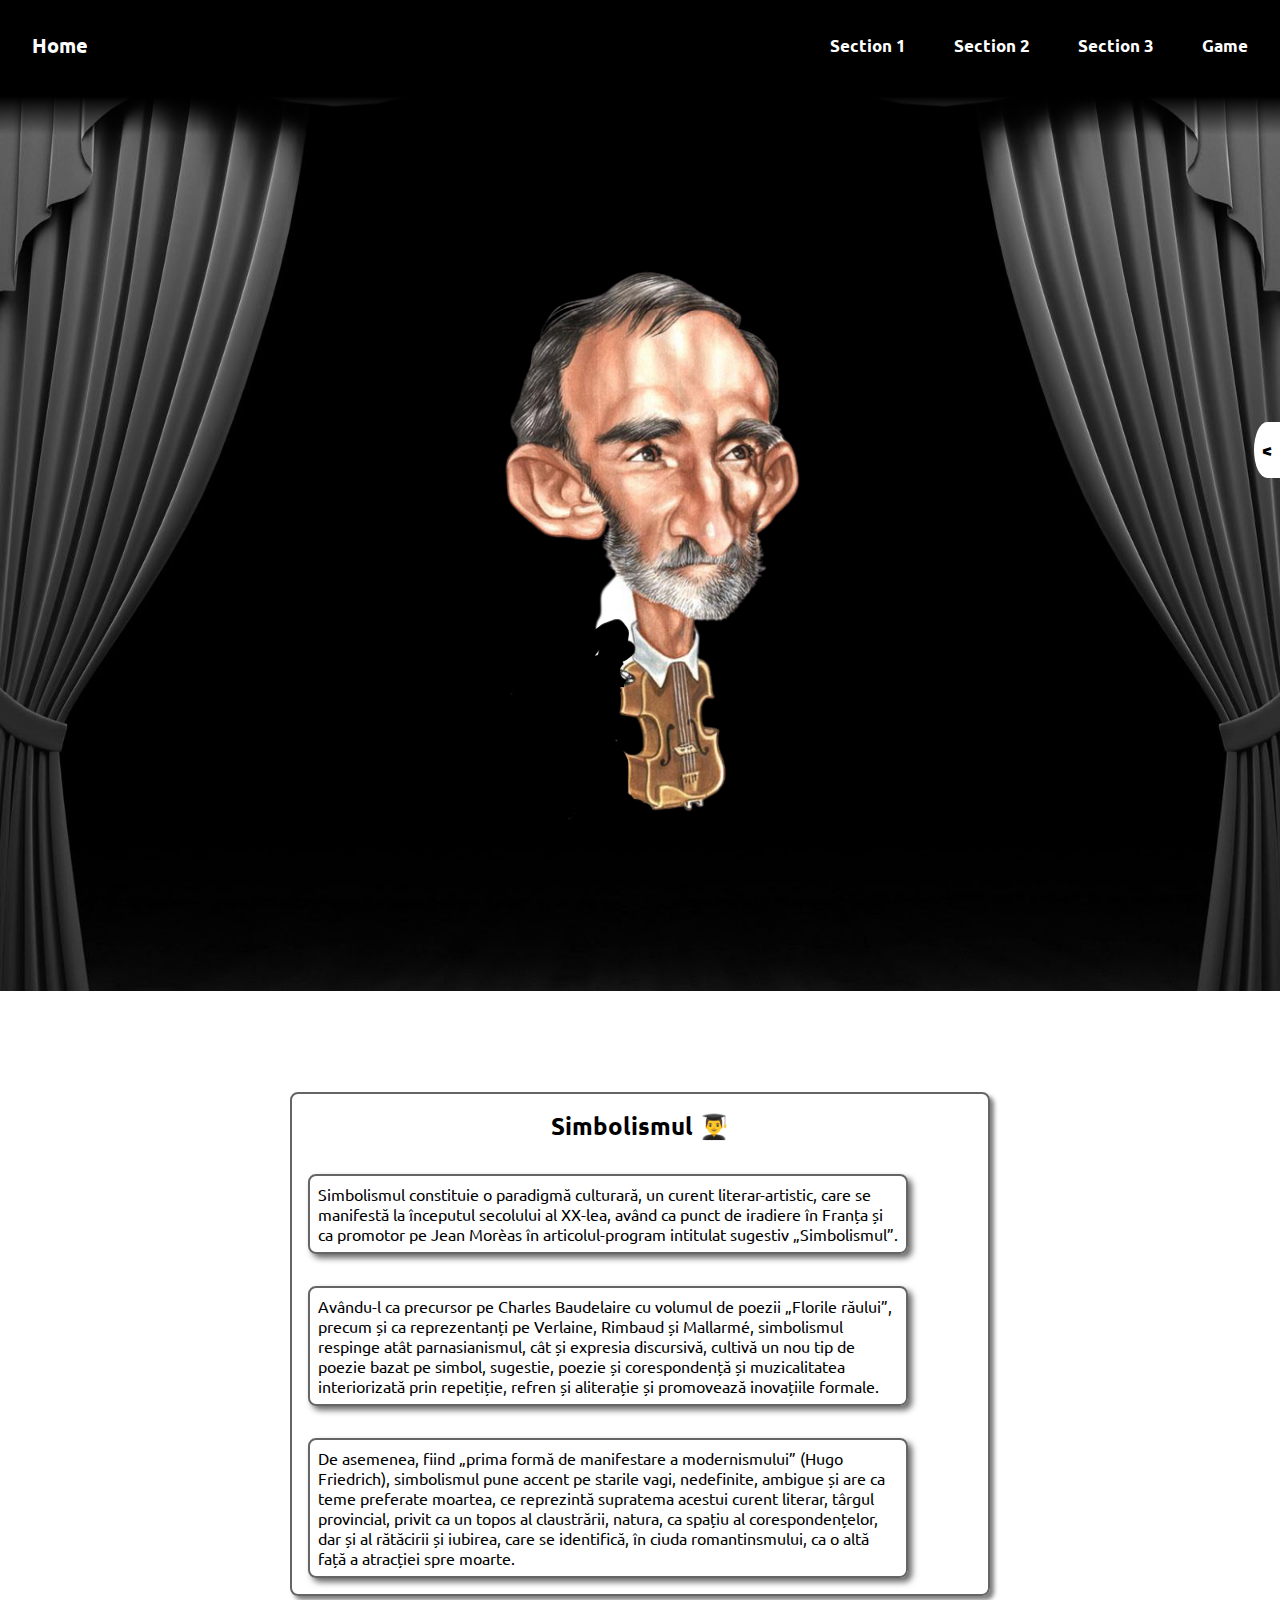
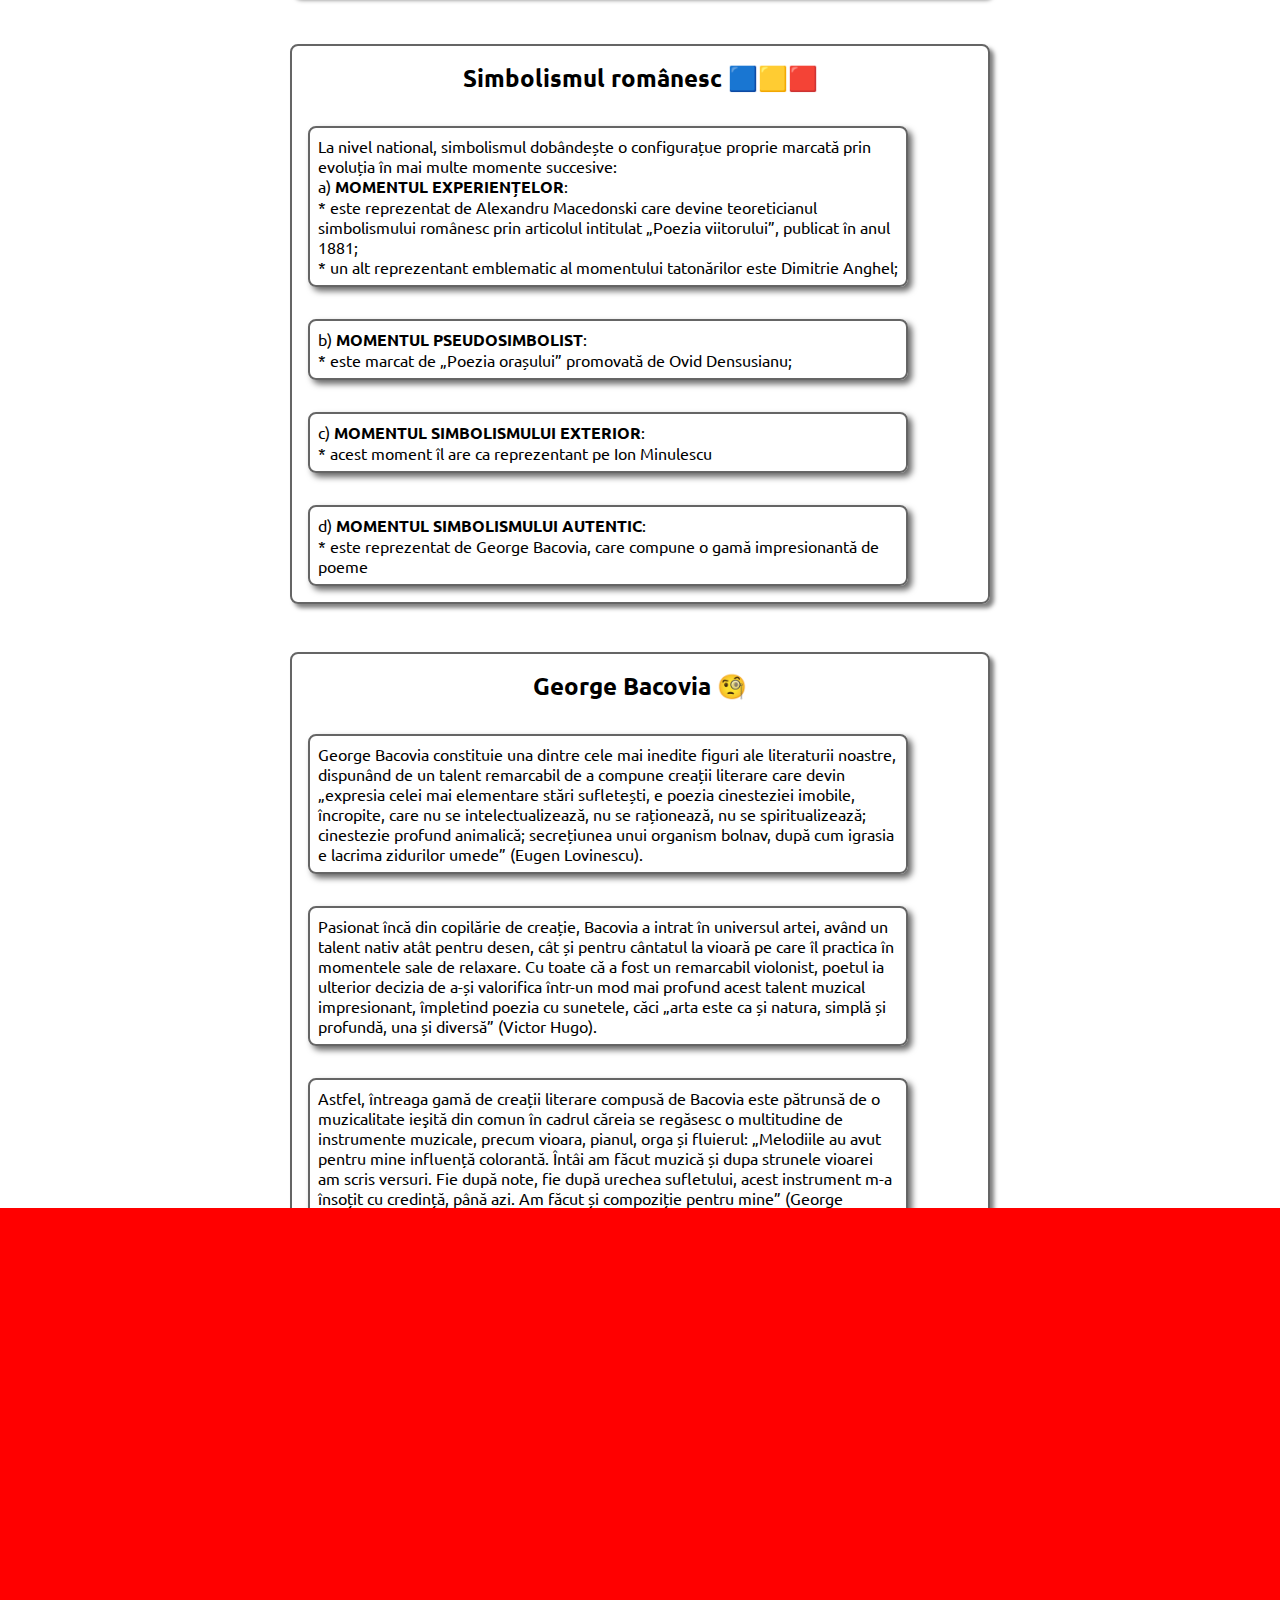
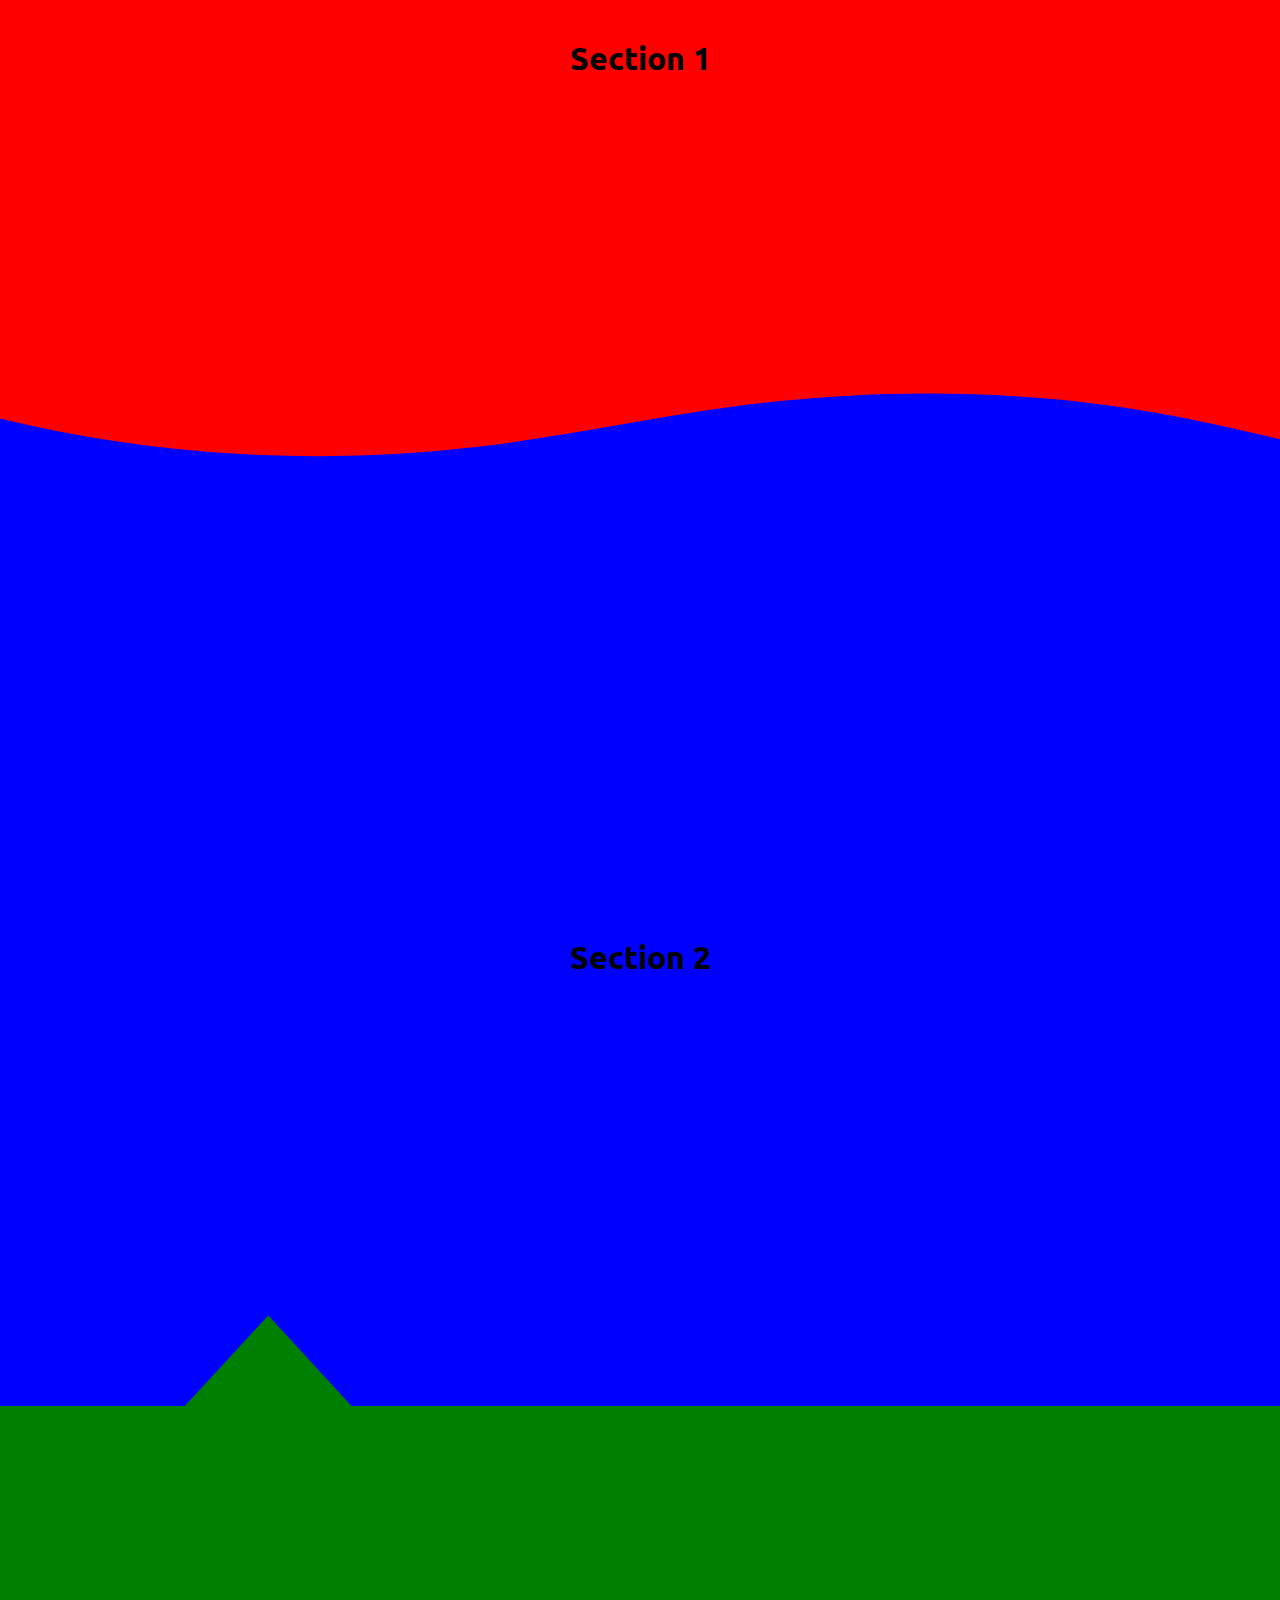
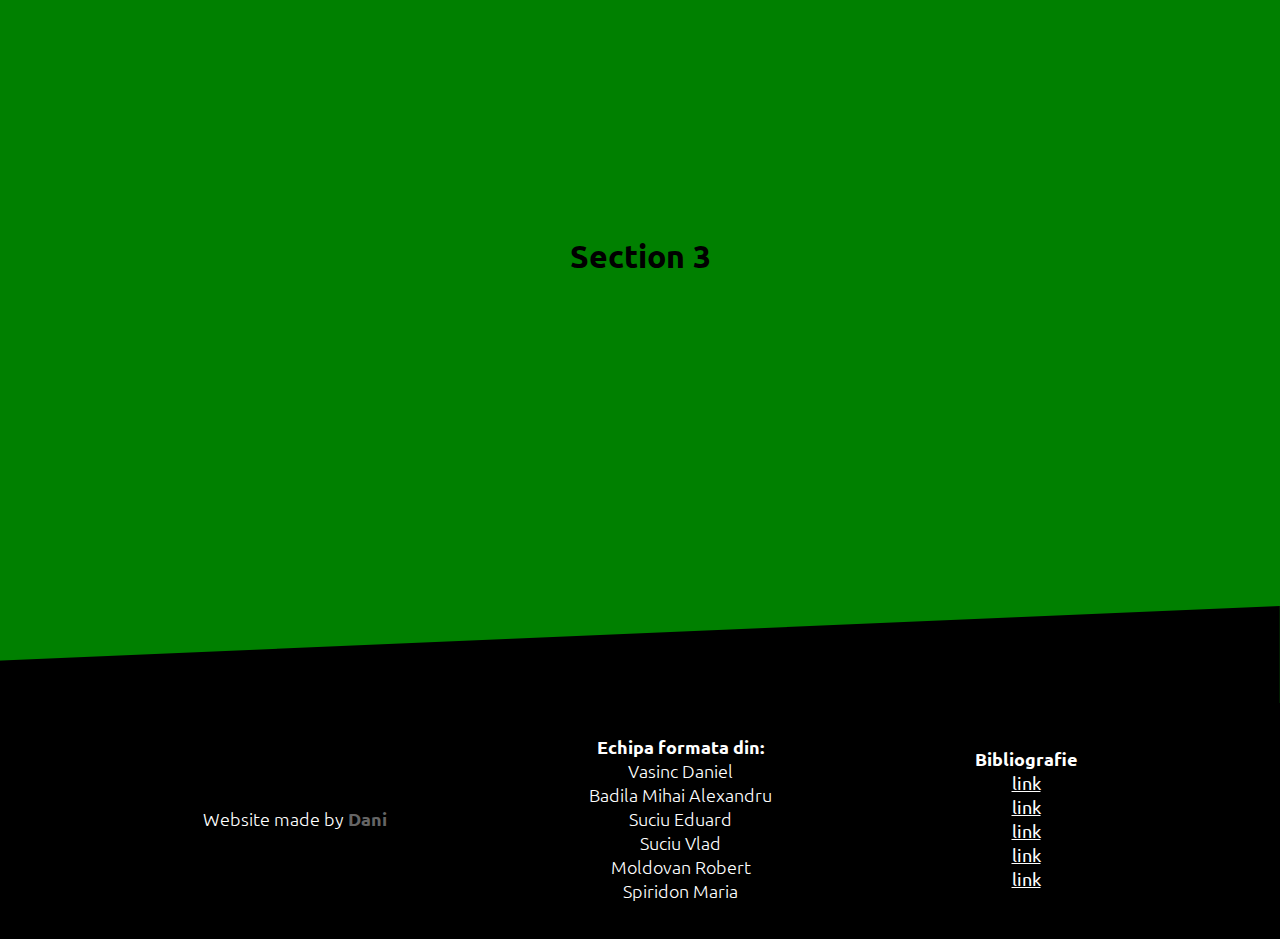
==== commit 0720e5e1: "12.2 ( storyes added )" ====
--- a/index.html
+++ b/index.html
@@ -35,16 +35,25 @@
                 <div class="page-content">
                     <ul>
                         <li>
-                            1. Plumb
-                        </li>
-                        <li>
-                            2. Mama-ta
-                        </li>
-                        <li>
-                            3. Tata-to
-                        </li>
-                        <li>
-                            4. Frati-to
+                            1. Unei fecioare
+                        </li>
+                        <li>
+                            2. Nevroză
+                        </li>
+                        <li>
+                            3. Toamnă murind
+                        </li>
+                        <li>
+                            4. Tu ai murit...
+                        </li>
+                        <li>
+                            5. Singur
+                        </li>
+                        <li>
+                            6. Nocturnă
+                        </li>
+                        <li>
+                            7. Miazăzi de vară
                         </li>
                     </ul>
                     <p class="page-number">
@@ -58,7 +67,25 @@
                 <span class="right-arrow"> > </span>
                 <div class="page-content">
                     <p class="page-text__content">
-                        Poezi poezie, pula mea e de hartie. <br> Sugi pula candea ca mi e somn si mi e somn
+                        <span class="page_title">Unei fecioare</span>
+                        <br>
+                        <br>
+                        Duduia vesnic citeste ;
+                        <br>
+                        Stie clavirul, picteza
+                        <br>
+                        Si nopti de-a randul vegheaza,
+                        <br>
+                        Si poate, de-aceea slabeste.
+                        <br>
+                        <br>
+                        Se crede, si unii o spun
+                        <br>
+                        Dar totul ramane secret
+                        <br>
+                        Duduia viseaza-un poet,
+                        <br>
+                        Bizar, singuratic, nebun.
                     </p>
                     <p class="page-number">
                         1
@@ -71,7 +98,43 @@
                 <span class="right-arrow"> > </span>
                 <div class="page-content">
                     <p class="page-text__content">
-                        Poezi poezie, pula mea e de hartie. <br> Sugi pula candea ca mi e somn si mi e somn
+                        <span class="page_title">Nevroză</span>
+                        <br>
+                        <br>
+                        Afară ninge prăpădind,
+                        <br>
+                        Iubita cântă la clavir, --
+                        <br>
+                        Si târgul stă întunecat,
+                        <br>
+                        De parcă ninge-n cimitir.
+                        <br>
+                        <br>
+                        Iubita cântă-un mars funebru,
+                        <br>
+                        iar eu nedumerit mă mir :
+                        <br>
+                        De ce să cânte-un mars funebru..
+                        <br>
+                        Si ninge ca-ntr-un cimitir.
+                        <br>
+                        <br>
+                        Ea plânge si-a cazut pe clape,
+                        <br>
+                        Si geme greu ca în delir..
+                        <br>
+                        În dezacord clavirul moare,
+                        <br>
+                        Si ninge ca-ntr-un cimitir.
+                        <br>
+                        <br>
+                        Si plâng si eu si tremurând
+                        <br>
+                        Pe umeri pletele-i resfir..
+                        <br>
+                        Afară târgul stă pustiu,
+                        <br>
+                        Si ninge ca-ntr-un cimitir.
                     </p>
                     <p class="page-number">
                         2
@@ -84,7 +147,29 @@
                 <span class="right-arrow"> > </span>
                 <div class="page-content">
                     <p class="page-text__content">
-                        Poezi poezie, pula mea e de hartie. <br> Sugi pula candea ca mi e somn si mi e somn
+                        <span class="page_title">Toamnă murind</span>
+                        <br>
+                        <br>
+                        Toamna în grădină îşi acordă vioara.
+                        <br>
+                        Plâng strunele jalnic, lung şi prelung
+                        <br>
+                        Şi-n goala odaie acorduri ajung..
+                        <br>
+                        Şi plâng în odaie, şi eu din vioară..
+                        <br>
+                        Plâng strunele toate lung şi prelung.
+                        <br>
+                        <br>
+                        Fereastra e deschisă.. vioarele plâng..
+                        <br>
+                        O, ninge.. şi toate se sting..
+                        <br>
+                        Palidă, toamna nervoasă, cântând a murit..
+                        <br>
+                        Îmi cade vioara şi cad ostenit,
+                        <br>
+                        Iar toamna, poetă, cântând a murit.
                     </p>
                     <p class="page-number">
                         3
@@ -94,12 +179,163 @@
 
             <div class="page">
                 <span class="left-arrow"> < </span>
-                <div class="page-content">
-                    <p class="page-text__content">
-                        Poezi poezie, pula mea e de hartie. <br> Sugi pula candea ca mi e somn si mi e somn
+                <span class="right-arrow"> > </span>
+                <div class="page-content">
+                    <p class="page-text__content">
+                        <span class="page_title">Tu ai murit...</span>
+                        <br>
+                        <br>
+                        Tu ai murit in una din zilele aceste,
+                        <br>
+                        Tu, blond copil de vise, sfios si vesnic trist,
+                        <br>
+                        Dar, EA mai geme inca, te cheama, blande Crist,
+                        <br>
+                        Fecioara-n alb, departe, nu crede neagra veste...
+                        <br>
+                        <br>
+                        Vioarele in doliu, cu strunele plesnite,
+                        <br>
+                        Te cheama tremurande cu nota cea din urma,
+                        <br>
+                        Si-n van se uita-n zare si-ntreaba de-a ta urma
+                        <br>
+                        Fecioara-n alb, pe brate cu roze vestejite.
+                        <br>
+                        <br>
+                        Se duse visatorul cu fruntea intristata,
+                        <br>
+                        Si trandafirii de-acuma nu vor mai inflori,
+                        <br>
+                        Cu visurile moarte in pace va dormi...
+                        <br>
+                        Feciara-n alb muri-va pe marmura stelata...
                     </p>
                     <p class="page-number">
                         4
+                    </p>
+                </div>
+            </div>
+
+            <div class="page">
+                <span class="left-arrow"> < </span>
+                <span class="right-arrow"> > </span>
+                <div class="page-content">
+                    <p class="page-text__content">
+                        <span class="page_title">Singur</span>
+                        <br>
+                        <br>
+                        Odaia mea mă înspăimântă
+                        <br>
+                        Cu brâie negre zugrăvită -
+                        <br>
+                        Prin noapte, toamna despletită
+                        <br>
+                        În mii de fluiere cântă.
+                        <br>
+                        <br>
+                        - Odaie, plină de mistere,
+                        <br>
+                        În pacea ta e nebunie;
+                        <br>
+                        Dorm umbre negre prin unghere;
+                        <br>
+                        Pe masă arde o făclie.
+                        <br>
+                        <br>
+                        - Odaie, plină de ecouri,
+                        <br>
+                        Când plânsu-ncepe să mă prindă,
+                        <br>
+                        Stau triste negrele tablouri -
+                        <br>
+                        Făclia tremură-n oglindă.
+                        <br>
+                        <br>
+                        Odaia mea mă înspăimântă...
+                        <br>
+                        Aici n-ar sta nici o iubită, -
+                        <br>
+                        Prin noapte, toamna despletită
+                        <br>
+                        În mii de fluiere cântă.
+                    </p>
+                    <p class="page-number">
+                        5
+                    </p>
+                </div>
+            </div>
+
+            <div class="page">
+                <span class="left-arrow"> < </span>
+                <span class="right-arrow"> > </span>
+                <div class="page-content">
+                    <p class="page-text__content">
+                        <span class="page_title">Nocturnă</span>
+                        <br>
+                        <br>
+                        Stau... și moina cade, apă, glod...
+                        <br>
+                        Să nu mai știu nimic, ar fi un singur mod -
+                        <br>
+                        Un bec agonizează, există, nu există, -
+                        <br>
+                        Un alcoolic trece piața tristă.
+                        <br>
+                        <br>
+                        Orașul doarme ud în umezeala grea.
+                        <br>
+                        Prin zidurile astea, poate, doarme ea, -
+                        <br>
+                        Case de fier în case de zid,
+                        <br>
+                        Și porțile grele se-nchid.
+                        <br>
+                        <br>
+                        Un clavir îngână-ncet la un etaj,
+                        <br>
+                        Umbra mea stă în noroi ca un trist bagaj -
+                        <br>
+                        Stropii sar,
+                        <br>
+                        Ninge zoios,
+                        <br>
+                        La un geam, într-un pahar,
+                        <br>
+                        O roză galbenă se uită-n jos.
+                    </p>
+                    <p class="page-number">
+                        6
+                    </p>
+                </div>
+            </div>
+
+            <div class="page">
+                <span class="left-arrow"> < </span>
+                <div class="page-content">
+                    <p class="page-text__content">
+                        <span class="page_title">Miazăzi de vară</span>
+                        <br>
+                        <br>
+                        Duminica simpla, burgheza...
+                        <br>
+                        Cantec de orga stricata,
+                        <br>
+                        Ce veche balada mai plange
+                        <br>
+                        Pe-un splai, asa, dintr-o data?
+                        <br>
+                        <br>
+                        Ecou secular si tarziu...
+                        <br>
+                        Si-al zilei naduf, o ruina -
+                        <br>
+                        Sumbra balada germana
+                        <br>
+                        Pe strazi, in cetatea latina.
+                    </p>
+                    <p class="page-number">
+                        7
                     </p>
                 </div>
             </div>
@@ -209,7 +445,7 @@
         </div>
         <section id="section1">
             Section 1
-            <div class="wave wave1">
+            <div class="wave1">
                 <svg data-name="Layer 1" xmlns="http://www.w3.org/2000/svg" viewBox="0 0 1200 120" preserveAspectRatio="none">
                     <path d="M985.66,92.83C906.67,72,823.78,31,743.84,14.19c-82.26-17.34-168.06-16.33-250.45.39-57.84,11.73-114,31.07-172,41.86A600.21,600.21,0,0,1,0,27.35V120H1200V95.8C1132.19,118.92,1055.71,111.31,985.66,92.83Z" class="shape-fill"></path>
                 </svg>
@@ -218,18 +454,18 @@
 
         <section id="section2">
             Section 2
-            <div class="wave wave2">
+            <div class="wave2">
                 <svg data-name="Layer 1" xmlns="http://www.w3.org/2000/svg" viewBox="0 0 1200 120" preserveAspectRatio="none">
-                    <path d="M985.66,92.83C906.67,72,823.78,31,743.84,14.19c-82.26-17.34-168.06-16.33-250.45.39-57.84,11.73-114,31.07-172,41.86A600.21,600.21,0,0,1,0,27.35V120H1200V95.8C1132.19,118.92,1055.71,111.31,985.66,92.83Z" class="shape-fill"></path>
+                    <path d="M649.97 0L550.03 0 599.91 54.12 649.97 0z" class="shape-fill"></path>
                 </svg>
             </div>
         </section>
 
         <section id="section3">
             Section 3
-            <div class="wave wave3">
+            <div class="wave3">
                 <svg data-name="Layer 1" xmlns="http://www.w3.org/2000/svg" viewBox="0 0 1200 120" preserveAspectRatio="none">
-                    <path d="M985.66,92.83C906.67,72,823.78,31,743.84,14.19c-82.26-17.34-168.06-16.33-250.45.39-57.84,11.73-114,31.07-172,41.86A600.21,600.21,0,0,1,0,27.35V120H1200V95.8C1132.19,118.92,1055.71,111.31,985.66,92.83Z" class="shape-fill"></path>
+                    <path d="M1200 120L0 16.48 0 0 1200 0 1200 120z" class="shape-fill"></path>
                 </svg>
             </div>
         </section>
--- a/assets/styles/style.css
+++ b/assets/styles/style.css
@@ -38,7 +38,7 @@
           transform: translateX(0) !important;
 }
 
-.wave {
+.wave1 {
   position: absolute;
   bottom: 0;
   left: 0;
@@ -47,7 +47,7 @@
   line-height: 0;
 }
 
-.wave svg {
+.wave1 svg {
   position: relative;
   display: block;
   width: calc(140% + 1.3px);
@@ -58,12 +58,50 @@
   fill: blue;
 }
 
+.wave2 {
+  position: absolute;
+  bottom: 0;
+  left: 0;
+  width: 100%;
+  overflow: hidden;
+  line-height: 0;
+  -webkit-transform: rotate(180deg);
+          transform: rotate(180deg);
+}
+
+.wave2 svg {
+  position: relative;
+  display: block;
+  width: calc(158% + 1.3px);
+  height: 203px;
+}
+
 .wave2 .shape-fill {
   fill: green;
 }
 
+.wave3 {
+  position: absolute;
+  bottom: 0;
+  left: 0;
+  width: 100%;
+  overflow: hidden;
+  line-height: 0;
+  -webkit-transform: rotate(180deg);
+          transform: rotate(180deg);
+}
+
+.wave3 svg {
+  position: relative;
+  display: block;
+  width: calc(158% + 1.3px);
+  height: 100px;
+  -webkit-transform: rotateY(180deg);
+          transform: rotateY(180deg);
+}
+
 .wave3 .shape-fill {
-  fill: black;
+  fill: #000;
 }
 
 .backdrop {
@@ -188,6 +226,11 @@
   padding: 2rem;
 }
 
+#story-book .pages .page .page-content .page_title {
+  font-weight: 700;
+  font-size: 1.3rem;
+}
+
 #story-book .pages .page .page-content .page-number {
   margin-top: auto;
   text-align: center;
@@ -229,13 +272,17 @@
   -webkit-box-direction: normal;
       -ms-flex-direction: column;
           flex-direction: column;
-  gap: 3rem;
+  gap: 1.5rem;
   list-style: none;
 }
 
 #story-book .pages .page:nth-of-type(2) .page-content ul li {
   font-weight: 700;
   font-size: 1.15rem;
+}
+
+#story-book .pages .page:nth-of-type(6) .page-content {
+  font-size: .75rem;
 }
 
 header {
@@ -502,6 +549,12 @@
   text-decoration: underline;
 }
 
+@media (min-width: 450px) {
+  body #story-book .pages .page:nth-of-type(6) .page-content {
+    font-size: 1rem;
+  }
+}
+
 @media screen and (min-width: 800px) {
   body main .definitions-section .definition .texts {
     gap: 2rem;
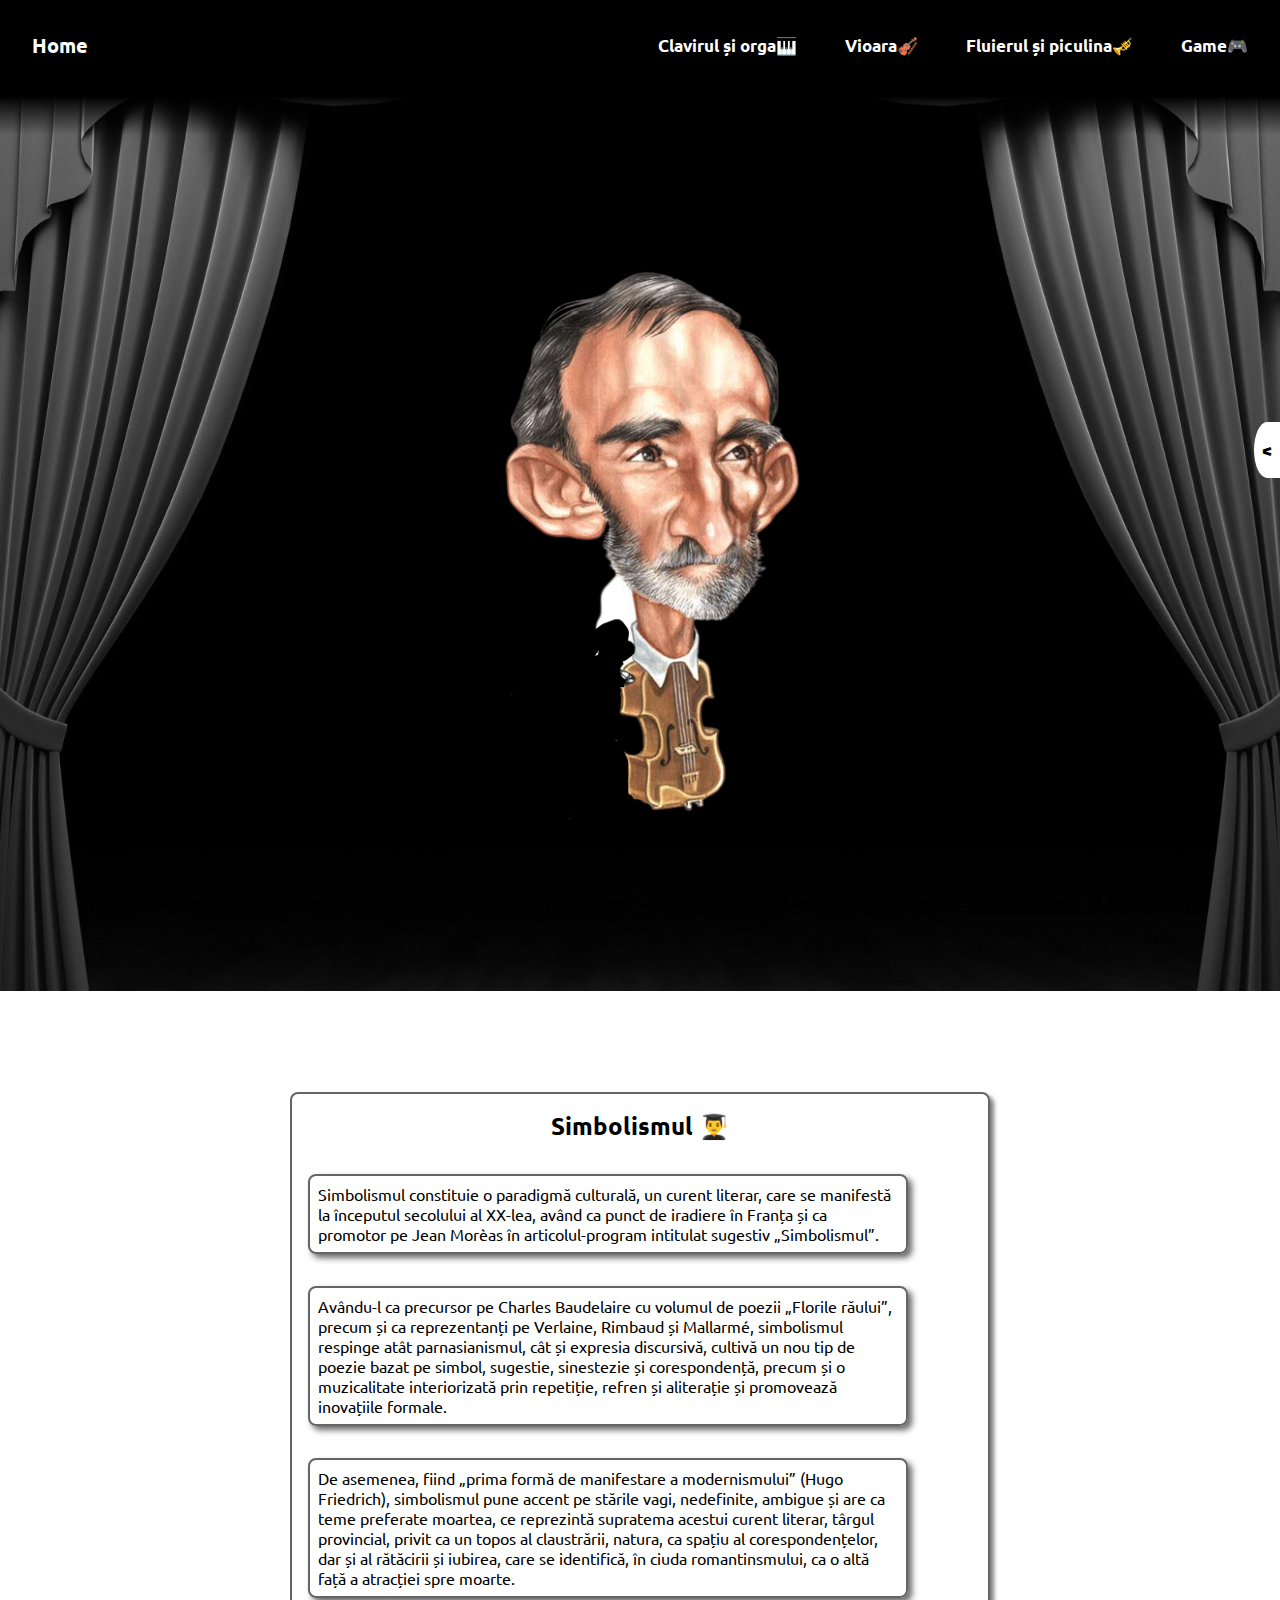
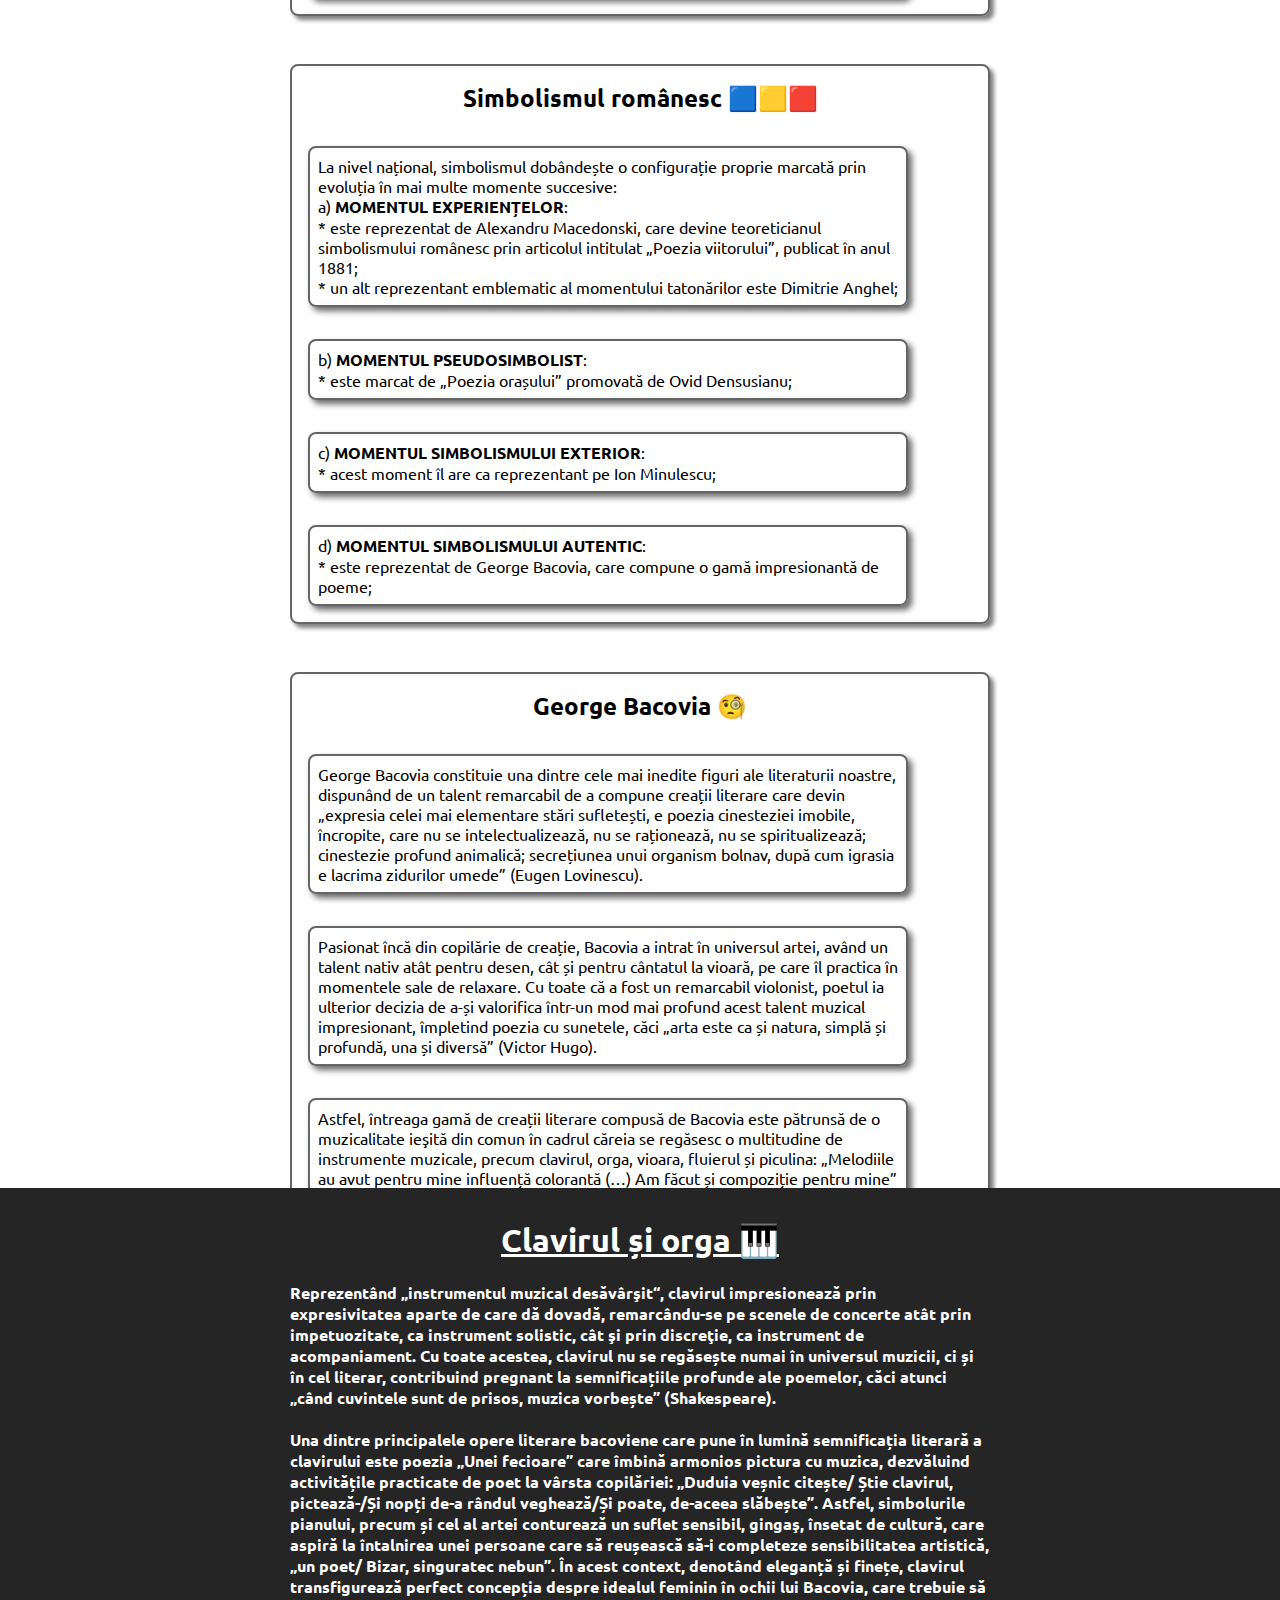
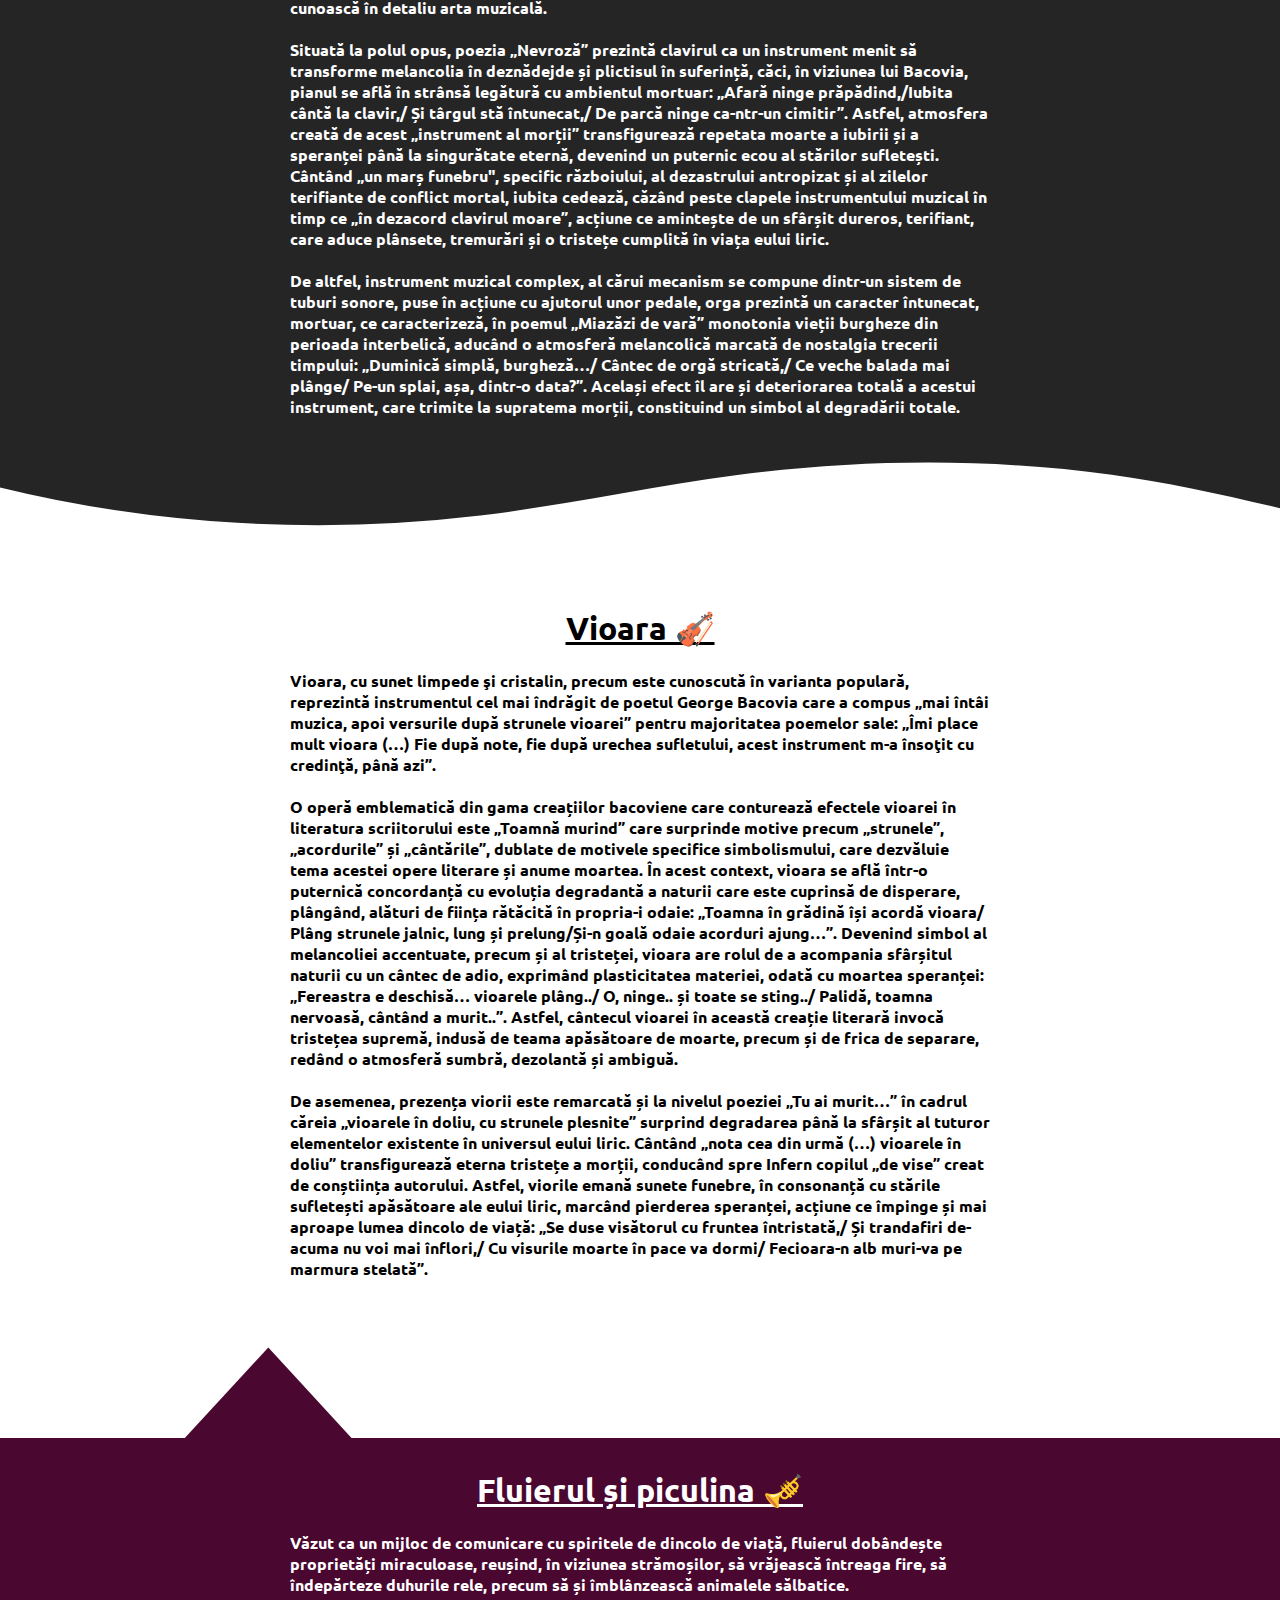
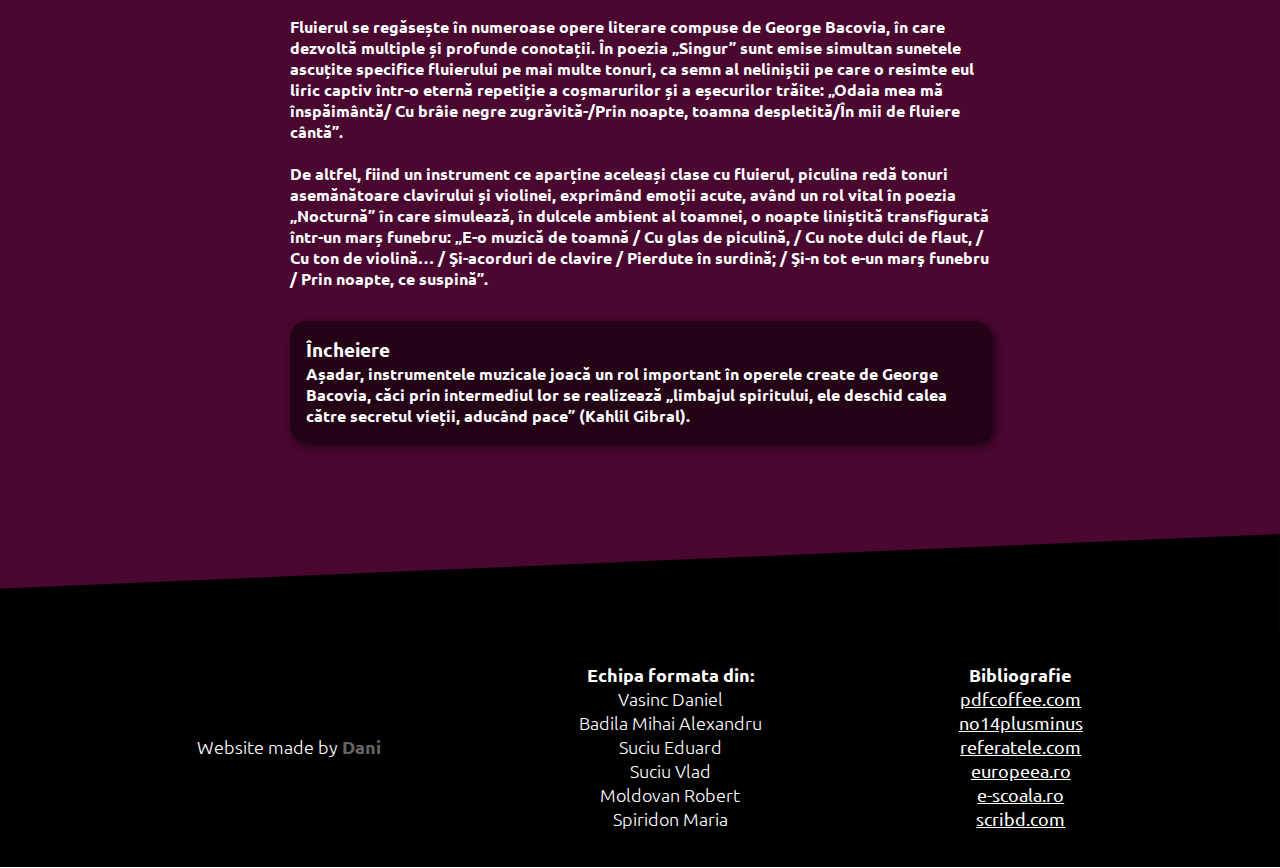
==== commit 54145372: "13 ( text added )" ====
--- a/index.html
+++ b/index.html
@@ -35,25 +35,25 @@
                 <div class="page-content">
                     <ul>
                         <li>
-                            1. Unei fecioare
-                        </li>
-                        <li>
-                            2. Nevroză
-                        </li>
-                        <li>
-                            3. Toamnă murind
-                        </li>
-                        <li>
-                            4. Tu ai murit...
-                        </li>
-                        <li>
-                            5. Singur
-                        </li>
-                        <li>
-                            6. Nocturnă
-                        </li>
-                        <li>
-                            7. Miazăzi de vară
+                            1. "Unei fecioare"
+                        </li>
+                        <li>
+                            2. "Nevroză"
+                        </li>
+                        <li>
+                            3. "Toamnă murind"
+                        </li>
+                        <li>
+                            4. "Tu ai murit..."
+                        </li>
+                        <li>
+                            5. "Singur"
+                        </li>
+                        <li>
+                            6. "Nocturnă"
+                        </li>
+                        <li>
+                            7. "Miazăzi de vară"
                         </li>
                     </ul>
                     <p class="page-number">
@@ -67,7 +67,7 @@
                 <span class="right-arrow"> > </span>
                 <div class="page-content">
                     <p class="page-text__content">
-                        <span class="page_title">Unei fecioare</span>
+                        <span class="page_title">"Unei fecioare"</span>
                         <br>
                         <br>
                         Duduia vesnic citeste ;
@@ -98,7 +98,7 @@
                 <span class="right-arrow"> > </span>
                 <div class="page-content">
                     <p class="page-text__content">
-                        <span class="page_title">Nevroză</span>
+                        <span class="page_title">"Nevroză"</span>
                         <br>
                         <br>
                         Afară ninge prăpădind,
@@ -147,7 +147,7 @@
                 <span class="right-arrow"> > </span>
                 <div class="page-content">
                     <p class="page-text__content">
-                        <span class="page_title">Toamnă murind</span>
+                        <span class="page_title">"Toamnă murind"</span>
                         <br>
                         <br>
                         Toamna în grădină îşi acordă vioara.
@@ -182,7 +182,7 @@
                 <span class="right-arrow"> > </span>
                 <div class="page-content">
                     <p class="page-text__content">
-                        <span class="page_title">Tu ai murit...</span>
+                        <span class="page_title">"Tu ai murit..."</span>
                         <br>
                         <br>
                         Tu ai murit in una din zilele aceste,
@@ -222,7 +222,7 @@
                 <span class="right-arrow"> > </span>
                 <div class="page-content">
                     <p class="page-text__content">
-                        <span class="page_title">Singur</span>
+                        <span class="page_title">"Singur"</span>
                         <br>
                         <br>
                         Odaia mea mă înspăimântă
@@ -271,7 +271,7 @@
                 <span class="right-arrow"> > </span>
                 <div class="page-content">
                     <p class="page-text__content">
-                        <span class="page_title">Nocturnă</span>
+                        <span class="page_title">"Nocturnă"</span>
                         <br>
                         <br>
                         Stau... și moina cade, apă, glod...
@@ -314,7 +314,7 @@
                 <span class="left-arrow"> < </span>
                 <div class="page-content">
                     <p class="page-text__content">
-                        <span class="page_title">Miazăzi de vară</span>
+                        <span class="page_title">"Miazăzi de vară"</span>
                         <br>
                         <br>
                         Duminica simpla, burgheza...
@@ -348,22 +348,22 @@
             <ul class="links">
                 <li>
                     <a href="#section1" class="link">
-                        Section 1
+                        Clavirul și orga🎹
                     </a>
                 </li>
                 <li>
                     <a href="#section2" class="link">
-                        Section 2
+                        Vioara🎻
                     </a>
                 </li>
                 <li>
                     <a href="#section3" class="link">
-                        Section 3
+                        Fluierul și piculina🎺
                     </a>
                 </li>
                 <li>
                     <a href="./game.html">
-                        Game
+                        Game🎮
                     </a>
                 </li>
             </ul>
@@ -385,13 +385,13 @@
                 </h2>
                 <div class="texts">
                     <p class="text">
-                        Simbolismul constituie o paradigmă culturară, un curent literar-artistic, care se manifestă la începutul secolului al XX-lea, având ca punct de iradiere în Franța și ca promotor pe Jean Morèas în articolul-program intitulat sugestiv „Simbolismul”.      
-                    </p>
-                    <p class="text">
-                        Avându-l ca precursor pe Charles Baudelaire cu volumul de poezii „Florile răului”, precum și ca reprezentanți pe Verlaine, Rimbaud și Mallarmé, simbolismul respinge atât parnasianismul, cât și expresia discursivă, cultivă un nou tip de poezie bazat pe simbol, sugestie, poezie și corespondență și muzicalitatea interiorizată prin repetiție, refren și aliterație și promovează inovațiile formale. 
-                    </p>
-                    <p class="text">
-                        De asemenea, fiind „prima formă de manifestare a modernismului” (Hugo Friedrich), simbolismul pune accent pe starile vagi, nedefinite, ambigue și are ca teme preferate moartea, ce reprezintă supratema acestui curent literar, târgul provincial, privit ca un topos al claustrării, natura, ca spațiu al corespondențelor, dar și al rătăcirii și iubirea, care se identifică, în ciuda romantinsmului, ca o altă față a atracției spre moarte. 
+                        Simbolismul constituie o paradigmă culturală, un curent literar, care se manifestă la începutul secolului al XX-lea, având ca punct de iradiere în Franța și ca promotor pe Jean Morèas în articolul-program intitulat sugestiv „Simbolismul”. 
+                    </p>
+                    <p class="text">
+                        Avându-l ca precursor pe Charles Baudelaire cu volumul de poezii „Florile răului”, precum și ca reprezentanți pe Verlaine, Rimbaud și Mallarmé, simbolismul respinge atât parnasianismul, cât și expresia discursivă, cultivă un nou tip de poezie bazat pe simbol, sugestie, sinestezie și corespondență, precum și o muzicalitate interiorizată prin repetiție, refren și aliterație și promovează inovațiile formale. 
+                    </p>
+                    <p class="text">
+                        De asemenea, fiind „prima formă de manifestare a modernismului” (Hugo Friedrich), simbolismul pune accent pe stările vagi, nedefinite, ambigue și are ca teme preferate moartea, ce reprezintă supratema acestui curent literar, târgul provincial, privit ca un topos al claustrării, natura, ca spațiu al corespondențelor, dar și al rătăcirii și iubirea, care se identifică, în ciuda romantinsmului, ca o altă față a atracției spre moarte. 
                     </p>
                 </div>
             </div>
@@ -401,13 +401,14 @@
                 </h2>
                 <div class="texts">
                     <p class="text">
-                        La nivel national, simbolismul dobândește o configurațue proprie marcată prin evoluția în mai multe momente succesive:
+                        La nivel național, simbolismul dobândește o configurație proprie marcată prin evoluția în mai multe momente succesive:
                         <br>
                         a)	<span>MOMENTUL EXPERIENȚELOR</span>: 	
                         <br>
-                        * este reprezentat de Alexandru Macedonski care devine teoreticianul simbolismului românesc prin articolul intitulat „Poezia viitorului”, publicat în anul 1881;
-                        <br>
-                        * un alt reprezentant emblematic al momentului tatonărilor este Dimitrie Anghel;     
+                        * este reprezentat de Alexandru Macedonski, care devine teoreticianul simbolismului românesc prin articolul intitulat „Poezia viitorului”, publicat în anul 1881;
+                        <br>
+                        * un alt reprezentant emblematic al momentului tatonărilor este Dimitrie Anghel;
+     
                     </p>
                     <p class="text">
                         b)	<span>MOMENTUL PSEUDOSIMBOLIST</span>:
@@ -417,12 +418,12 @@
                     <p class="text">
                         c)	<span>MOMENTUL SIMBOLISMULUI EXTERIOR</span>:
                         <br>
-                    	* acest moment îl are ca reprezentant pe Ion Minulescu
+                    	* acest moment îl are ca reprezentant pe Ion Minulescu;
                     </p>
                     <p class="text">
                         d)	<span>MOMENTUL SIMBOLISMULUI AUTENTIC</span>:
                         <br>
-                    	* este reprezentat de George Bacovia, care compune o gamă impresionantă de poeme 
+                    	* este reprezentat de George Bacovia, care compune o gamă impresionantă de poeme;
                     </p>
                 </div>
             </div>
@@ -432,19 +433,32 @@
                 </h2>
                 <div class="texts">
                     <p class="text">
-                        George Bacovia constituie una dintre cele mai inedite figuri ale literaturii noastre, dispunând de un talent remarcabil de a compune creații literare care devin „expresia celei mai elementare stări sufletești, e poezia cinesteziei imobile, încropite, care nu se intelectualizează, nu se raționează, nu se spiritualizează; cinestezie profund animalică; secrețiunea unui organism bolnav, după cum igrasia e lacrima zidurilor umede” (Eugen Lovinescu).       
-                    </p>
-                    <p class="text">
-                        Pasionat încă din copilărie de creație, Bacovia a intrat în universul artei, având un talent nativ atât pentru desen, cât și pentru cântatul la vioară pe care îl practica în momentele sale de relaxare. Cu toate că a fost un remarcabil violonist, poetul ia ulterior decizia de a-și valorifica într-un mod mai profund acest talent muzical impresionant, împletind poezia cu sunetele, căci „arta este ca și natura, simplă și profundă, una și diversă” (Victor Hugo).
-                    </p>
-                    <p class="text">
-                        Astfel, întreaga gamă de creații literare compusă de Bacovia este pătrunsă de o muzicalitate ieşită din comun în cadrul căreia se regăsesc o multitudine de instrumente muzicale, precum vioara, pianul, orga și fluierul: „Melodiile au avut pentru mine influență colorantă. Întâi am făcut muzică și dupa strunele vioarei am scris versuri. Fie după note, fie după urechea sufletului, acest instrument m-a însoțit cu credință, până azi. Am făcut și compoziție pentru mine” (George Bacovia).
+                        George Bacovia constituie una dintre cele mai inedite figuri ale literaturii noastre, dispunând de un talent remarcabil de a compune creații literare care devin „expresia celei mai elementare stări sufletești, e poezia cinesteziei imobile, încropite, care nu se intelectualizează, nu se raționează, nu se spiritualizează; cinestezie profund animalică; secrețiunea unui organism bolnav, după cum igrasia e lacrima zidurilor umede” (Eugen Lovinescu).
+                    </p>
+                    <p class="text">
+                        Pasionat încă din copilărie de creație, Bacovia a intrat în universul artei, având un talent nativ atât pentru desen, cât și pentru cântatul la vioară, pe care îl practica în momentele sale de relaxare. Cu toate că a fost un remarcabil violonist, poetul ia ulterior decizia de a-și valorifica într-un mod mai profund acest talent muzical impresionant, împletind poezia cu sunetele, căci „arta este ca și natura, simplă și profundă, una și diversă” (Victor Hugo).
+                    </p>
+                    <p class="text">
+                        Astfel, întreaga gamă de creații literare compusă de Bacovia este pătrunsă de o muzicalitate ieşită din comun în cadrul căreia se regăsesc o multitudine de instrumente muzicale, precum clavirul, orga, vioara, fluierul și piculina: „Melodiile au avut pentru mine influență colorantă (…) Am făcut și compoziție pentru mine” (George Bacovia). 
                     </p>
                 </div>
             </div>
         </div>
         <section id="section1">
-            Section 1
+            <h2 id="clavirul">Clavirul și orga 🎹</h2>
+            <p>
+                <br>
+                Reprezentând „instrumentul muzical desăvârşit“, clavirul impresionează prin expresivitatea aparte de care dă dovadă, remarcându-se pe scenele de concerte atât prin impetuozitate, ca instrument solistic, cât şi prin discreţie, ca instrument de acompaniament. Cu toate acestea, clavirul nu se regăsește numai în universul muzicii, ci și în cel literar, contribuind pregnant la semnificațiile profunde ale poemelor, căci atunci „când cuvintele sunt de prisos, muzica vorbește” (Shakespeare).
+                <br>
+                <br>
+                Una dintre principalele opere literare bacoviene care pune în lumină semnificația literară a clavirului este poezia „Unei fecioare” care îmbină armonios pictura cu muzica, dezvăluind activitățile practicate de poet la vârsta copilăriei: „Duduia veșnic citește/ Știe clavirul, pictează-/Și nopți de-a rândul veghează/Și poate, de-aceea slăbește”. Astfel, simbolurile pianului, precum și cel al artei conturează un suflet sensibil, gingaş, însetat de cultură, care aspiră la întalnirea unei persoane care să reușească să-i completeze sensibilitatea artistică, „un poet/ Bizar, singuratec nebun”. În acest context, denotând eleganță și finețe, clavirul transfigurează perfect concepția despre idealul feminin în ochii lui Bacovia, care trebuie să cunoască în detaliu arta muzicală.
+                <br>
+                <br>
+                Situată la polul opus, poezia „Nevroză” prezintă clavirul ca un instrument menit să transforme melancolia în deznădejde și plictisul în suferință, căci, în viziunea lui Bacovia, pianul se află în strânsă legătură cu ambientul mortuar: „Afară ninge prăpădind,/Iubita cântă la clavir,/ Și târgul stă întunecat,/ De parcă ninge ca-ntr-un cimitir”. Astfel, atmosfera creată de acest „instrument al morții” transfigurează repetata moarte a iubirii și a speranței până la singurătate eternă, devenind un puternic ecou al stărilor sufletești. Cântând „un marș funebru", specific războiului, al dezastrului antropizat și al zilelor terifiante de conflict mortal, iubita cedează, căzând peste clapele instrumentului muzical în timp ce „în dezacord clavirul moare”, acțiune ce amintește de un sfârșit dureros, terifiant, care aduce plânsete, tremurări și o tristețe cumplită în viața eului liric.
+                <br>
+                <br>
+                De altfel, instrument muzical complex, al cărui mecanism se compune dintr-un sistem de tuburi sonore, puse în acțiune cu ajutorul unor pedale, orga prezintă un caracter întunecat, mortuar, ce caracterizeză, în poemul „Miazăzi de vară” monotonia vieții burgheze din perioada interbelică, aducând o atmosferă melancolică marcată de nostalgia trecerii timpului: „Duminică simplă, burgheză…/ Cântec de orgă stricată,/ Ce veche balada mai plânge/ Pe-un splai, așa, dintr-o data?”. Același efect îl are și deteriorarea totală a acestui instrument, care trimite la supratema morții, constituind un simbol al degradării totale.
+            </p>
             <div class="wave1">
                 <svg data-name="Layer 1" xmlns="http://www.w3.org/2000/svg" viewBox="0 0 1200 120" preserveAspectRatio="none">
                     <path d="M985.66,92.83C906.67,72,823.78,31,743.84,14.19c-82.26-17.34-168.06-16.33-250.45.39-57.84,11.73-114,31.07-172,41.86A600.21,600.21,0,0,1,0,27.35V120H1200V95.8C1132.19,118.92,1055.71,111.31,985.66,92.83Z" class="shape-fill"></path>
@@ -453,7 +467,17 @@
         </section>
 
         <section id="section2">
-            Section 2
+            <h2 id="vioara">Vioara 🎻</h2>
+            <p>
+                <br>
+                Vioara, cu sunet limpede şi cristalin, precum este cunoscută în varianta populară, reprezintă instrumentul cel mai îndrăgit de poetul George Bacovia care a compus „mai întâi muzica, apoi versurile după strunele vioarei” pentru majoritatea poemelor sale: „Îmi place mult vioara (…) Fie după note, fie după urechea sufletului, acest instrument m-a însoţit cu credinţă, până azi”. 
+                <br>
+                <br>
+                O operă emblematică din gama creațiilor bacoviene care conturează efectele vioarei în literatura scriitorului este „Toamnă murind” care surprinde motive precum „strunele”, „acordurile” și „cântările”, dublate de motivele specifice simbolismului, care dezvăluie tema acestei opere literare și anume moartea. În acest context, vioara se află într-o puternică concordanță cu evoluția degradantă a naturii care este cuprinsă de disperare, plângând, alături de ființa rătăcită în propria-i odaie: „Toamna în grădină își acordă vioara/ Plâng strunele jalnic, lung și prelung/Și-n goală odaie acorduri ajung…”. Devenind simbol al melancoliei accentuate, precum și al tristeței, vioara are rolul de a acompania sfârșitul naturii cu un cântec de adio, exprimând plasticitatea materiei, odată cu moartea speranței: „Fereastra e deschisă… vioarele plâng../ O, ninge.. și toate se sting../ Palidă, toamna nervoasă, cântând a murit..”. Astfel, cântecul vioarei în această creație literară invocă tristețea supremă, indusă de teama apăsătoare de moarte, precum și de frica de separare, redând o atmosferă sumbră, dezolantă și ambiguă.
+                <br>
+                <br>
+                De asemenea, prezența viorii este remarcată și la nivelul poeziei „Tu ai murit…” în cadrul căreia „vioarele în doliu, cu strunele plesnite” surprind degradarea până la sfârșit al tuturor elementelor existente în universul eului liric. Cântând „nota cea din urmă (…) vioarele în doliu” transfigurează eterna tristețe a morții, conducând spre Infern copilul „de vise” creat de conștiința autorului. Astfel, viorile emană sunete funebre, în consonanță cu stările sufletești apăsătoare ale eului liric, marcând pierderea speranței, acțiune ce împinge și mai aproape lumea dincolo de viață: „Se duse visătorul cu fruntea întristată,/ Și trandafiri de-acuma nu voi mai înflori,/ Cu visurile moarte în pace va dormi/ Fecioara-n alb muri-va pe marmura stelată”.
+            </p>
             <div class="wave2">
                 <svg data-name="Layer 1" xmlns="http://www.w3.org/2000/svg" viewBox="0 0 1200 120" preserveAspectRatio="none">
                     <path d="M649.97 0L550.03 0 599.91 54.12 649.97 0z" class="shape-fill"></path>
@@ -462,7 +486,23 @@
         </section>
 
         <section id="section3">
-            Section 3
+            <h2 id="fluierul">Fluierul și piculina 🎺</h2>
+            <p>
+                <br>
+                Văzut ca un mijloc de comunicare cu spiritele de dincolo de viață, fluierul dobândește proprietăți miraculoase, reușind, în viziunea strămoșilor, să vrăjească întreaga fire, să îndepărteze duhurile rele, precum să și îmblânzească animalele sălbatice.
+                <br>
+                <br>
+                Fluierul se regăsește în numeroase opere literare compuse de George Bacovia, în care dezvoltă multiple și profunde conotații. În poezia „Singur” sunt emise simultan sunetele ascuțite specifice fluierului pe mai multe tonuri, ca semn al neliniștii pe care o resimte eul liric captiv într-o eternă repetiție a coșmarurilor și a eșecurilor trăite: „Odaia mea mă înspăimântă/ Cu brâie negre zugrăvită-/Prin noapte, toamna despletită/În mii de fluiere cântă”. 
+                <br>
+                <br>
+                De altfel, fiind un instrument ce aparține aceleași clase cu fluierul, piculina redă tonuri asemănătoare clavirului și violinei, exprimând emoții acute, având un rol vital în poezia „Nocturnă” în care simulează, în dulcele ambient al toamnei, o noapte liniștită transfigurată  într-un marș funebru: „E-o muzică de toamnă / Cu glas de piculină, / Cu note dulci de flaut, / Cu ton de violină… / Şi-acorduri de clavire / Pierdute în surdină; / Şi-n tot e-un marş funebru / Prin noapte, ce suspină”.
+            </p>
+            <div class="conclusion">
+                <h3>Încheiere</h3>
+                <p>
+                    Așadar, instrumentele muzicale joacă un rol important în operele create de George Bacovia, căci prin intermediul lor se realizează „limbajul spiritului, ele deschid calea către secretul vieții, aducând pace” (Kahlil Gibral).
+                </p>
+            </div>
             <div class="wave3">
                 <svg data-name="Layer 1" xmlns="http://www.w3.org/2000/svg" viewBox="0 0 1200 120" preserveAspectRatio="none">
                     <path d="M1200 120L0 16.48 0 0 1200 0 1200 120z" class="shape-fill"></path>
@@ -500,28 +540,33 @@
                 Bibliografie
             </li>
             <li>
-                <a href="#" target="_blank" rel="noopener">
-                    link
+                <a href="https://pdfcoffee.com/george-bacovia-singur-comentariu-pdf-free.html" target="_blank" rel="noopener">
+                    pdfcoffee.com
                 </a>
             </li>
             <li>
-                <a href="#" target="_blank" rel="noopener">
-                    link
+                <a href="https://no14plusminus.wordpress.com/2015/09/10/george-bacovia-si-muzica/" target="_blank" rel="noopener">
+                    no14plusminus
                 </a>
             </li>
             <li>
-                <a href="#" target="_blank" rel="noopener">
-                    link
+                <a href="https://www.referatele.com/referate/romana/online6/Bacovia---Muzica-in-poezia-lui-Bacovia-referatele-com.php" target="_blank" rel="noopener">
+                    referatele.com
                 </a>
             </li>
             <li>
-                <a href="#" target="_blank" rel="noopener">
-                    link
+                <a href="https://www.europeea.ro/atelierliterar/index.php?afiseaza_articol_nelogat=25886" target="_blank" rel="noopener">
+                    europeea.ro
                 </a>
             </li>
             <li>
-                <a href="#" target="_blank" rel="noopener">
-                    link
+                <a href="http://www.e-scoala.ro/referate/romana_bacovia_muzica.html" target="_blank" rel="noopener">
+                    e-scoala.ro
+                </a>
+            </li>
+            <li>
+                <a href="https://www.scribd.com/doc/96727142/Elemente-simboliste-in-poezia-bacoviana" target="_blank" rel="noopener">
+                    scribd.com
                 </a>
             </li>
         </ul>
--- a/assets/styles/style.css
+++ b/assets/styles/style.css
@@ -55,7 +55,7 @@
 }
 
 .wave1 .shape-fill {
-  fill: blue;
+  fill: #ffffff;
 }
 
 .wave2 {
@@ -77,7 +77,7 @@
 }
 
 .wave2 .shape-fill {
-  fill: green;
+  fill: #4a072f;
 }
 
 .wave3 {
@@ -477,27 +477,51 @@
 
 section {
   position: relative;
-  display: -ms-grid;
-  display: grid;
-  place-items: center;
-  height: 100vh;
-  width: 100%;
+  padding: 2rem;
+  padding-bottom: 10rem;
+  width: 100%;
+  font-weight: 700;
+}
+
+section h2 {
   font-size: 2rem;
-  font-weight: 700;
+  text-align: center;
+  text-decoration: underline;
+}
+
+section p {
+  max-width: 700px;
+  margin: auto;
 }
 
 #section1 {
-  background: red;
+  background: #252525;
+  color: #ffffff;
 }
 
 #section2 {
-  background: blue;
+  background: #ffffff;
   top: -1px;
 }
 
 #section3 {
-  background: green;
+  background: #4a072f;
   top: -2px;
+  color: #ffffff;
+}
+
+#section3 .conclusion {
+  max-width: 700px;
+  margin: 2rem auto;
+  padding: 1rem;
+  background: #250317;
+  border-radius: 1rem;
+  -webkit-box-shadow: 4px 4px 8px rgba(0, 0, 0, 0.7);
+          box-shadow: 4px 4px 8px rgba(0, 0, 0, 0.7);
+}
+
+#section3 .conclusion p {
+  margin: 0;
 }
 
 footer {
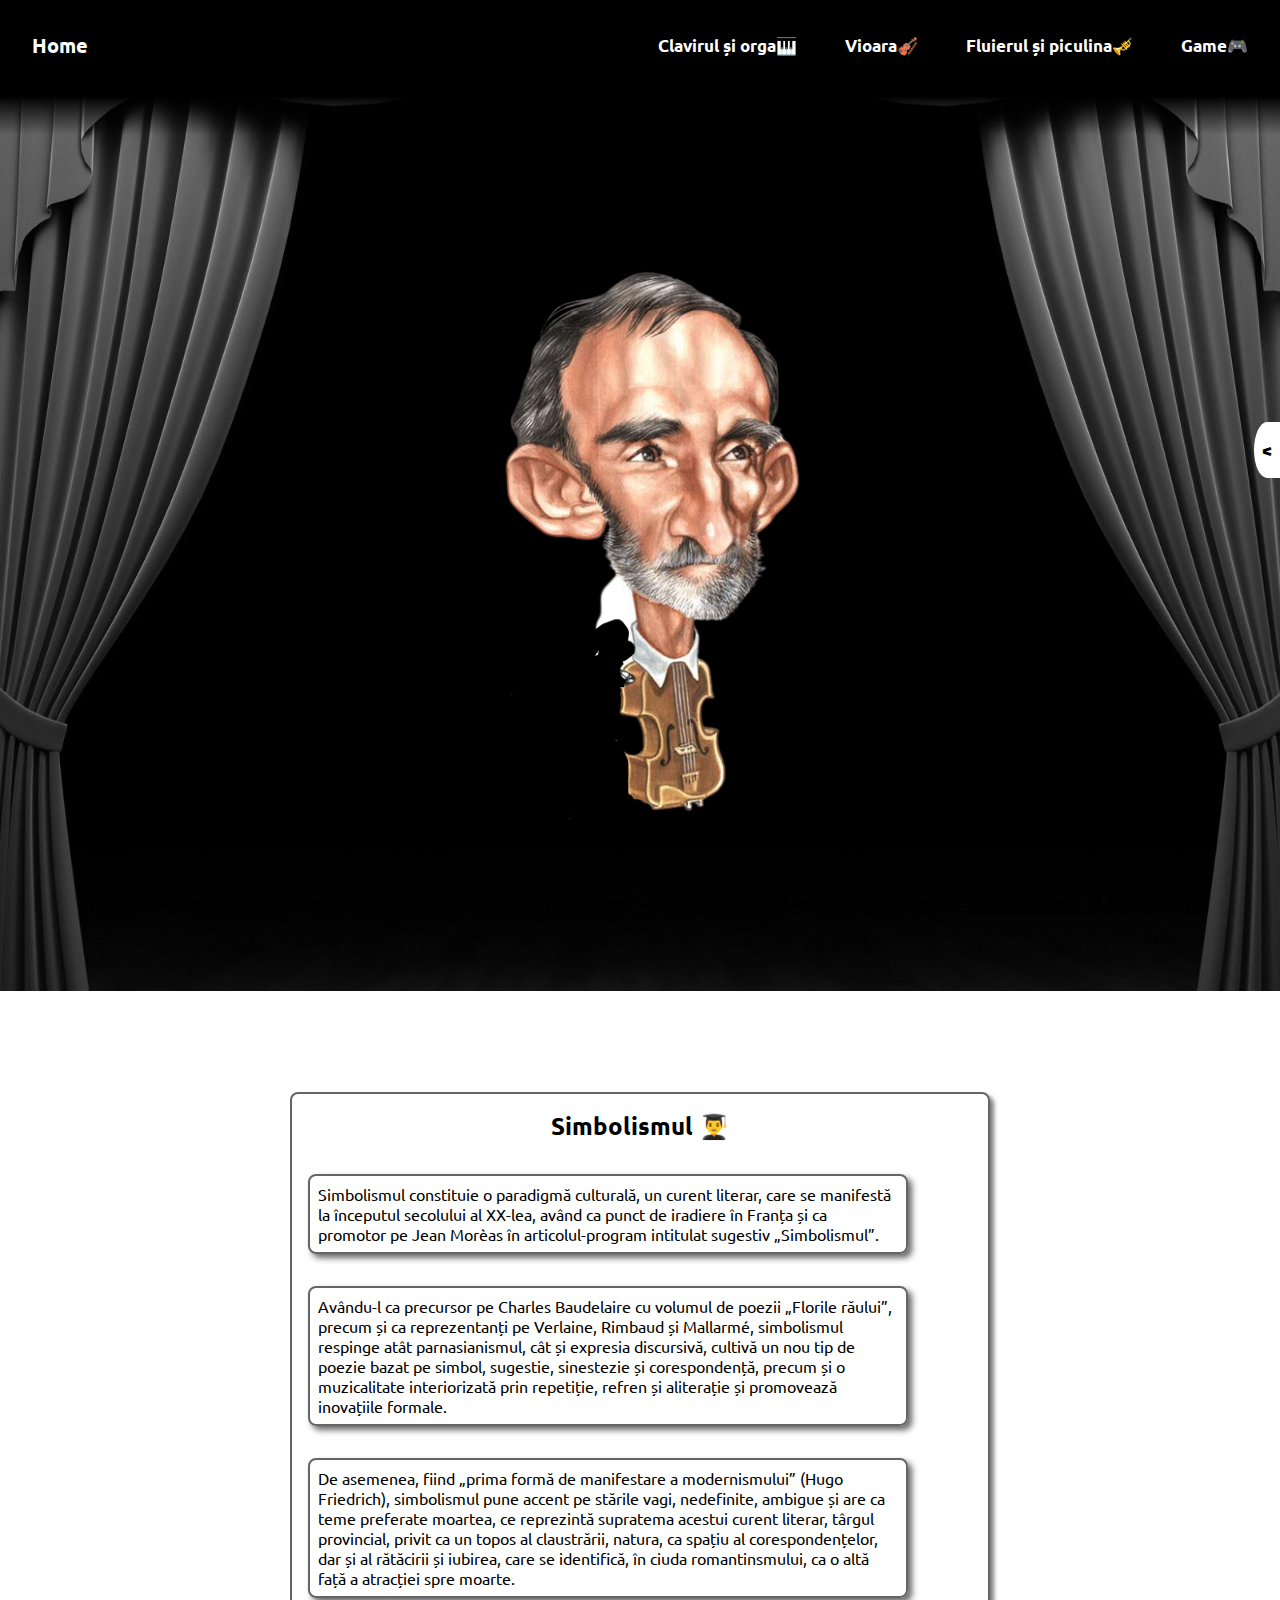
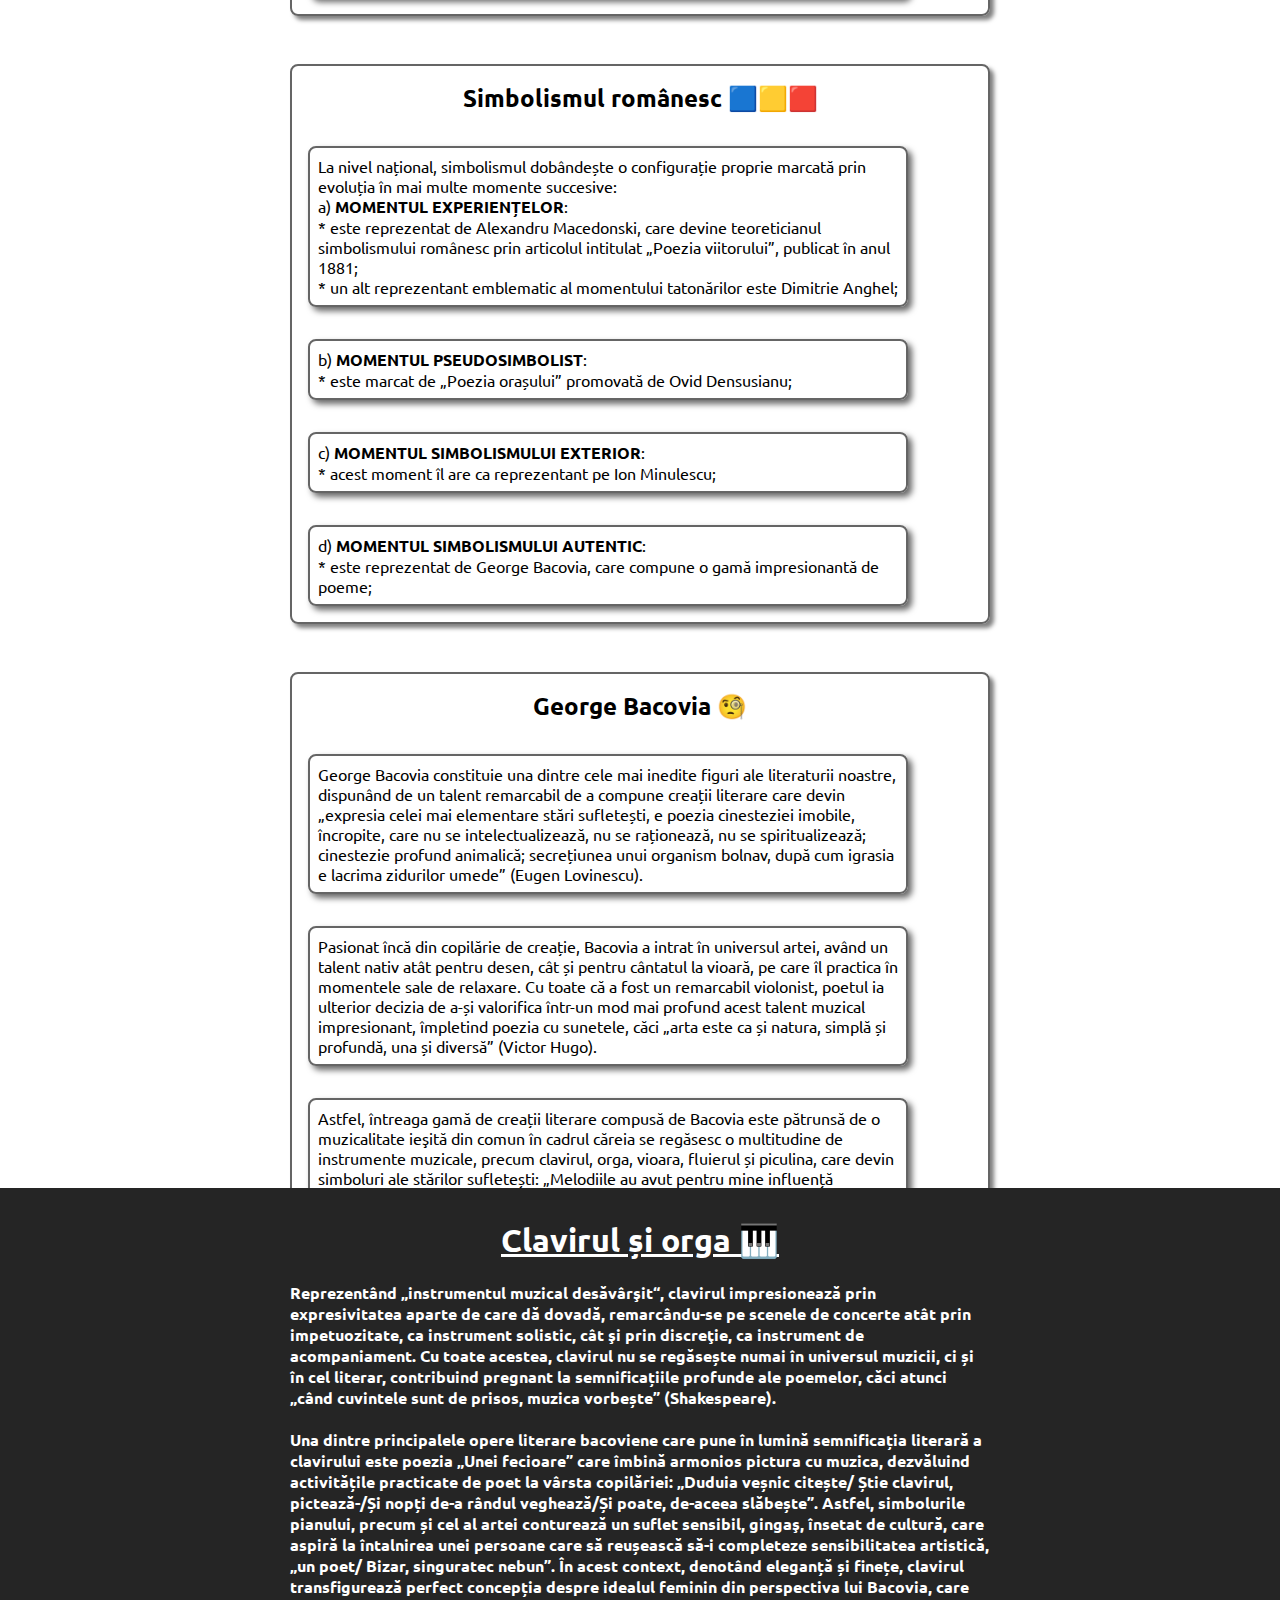
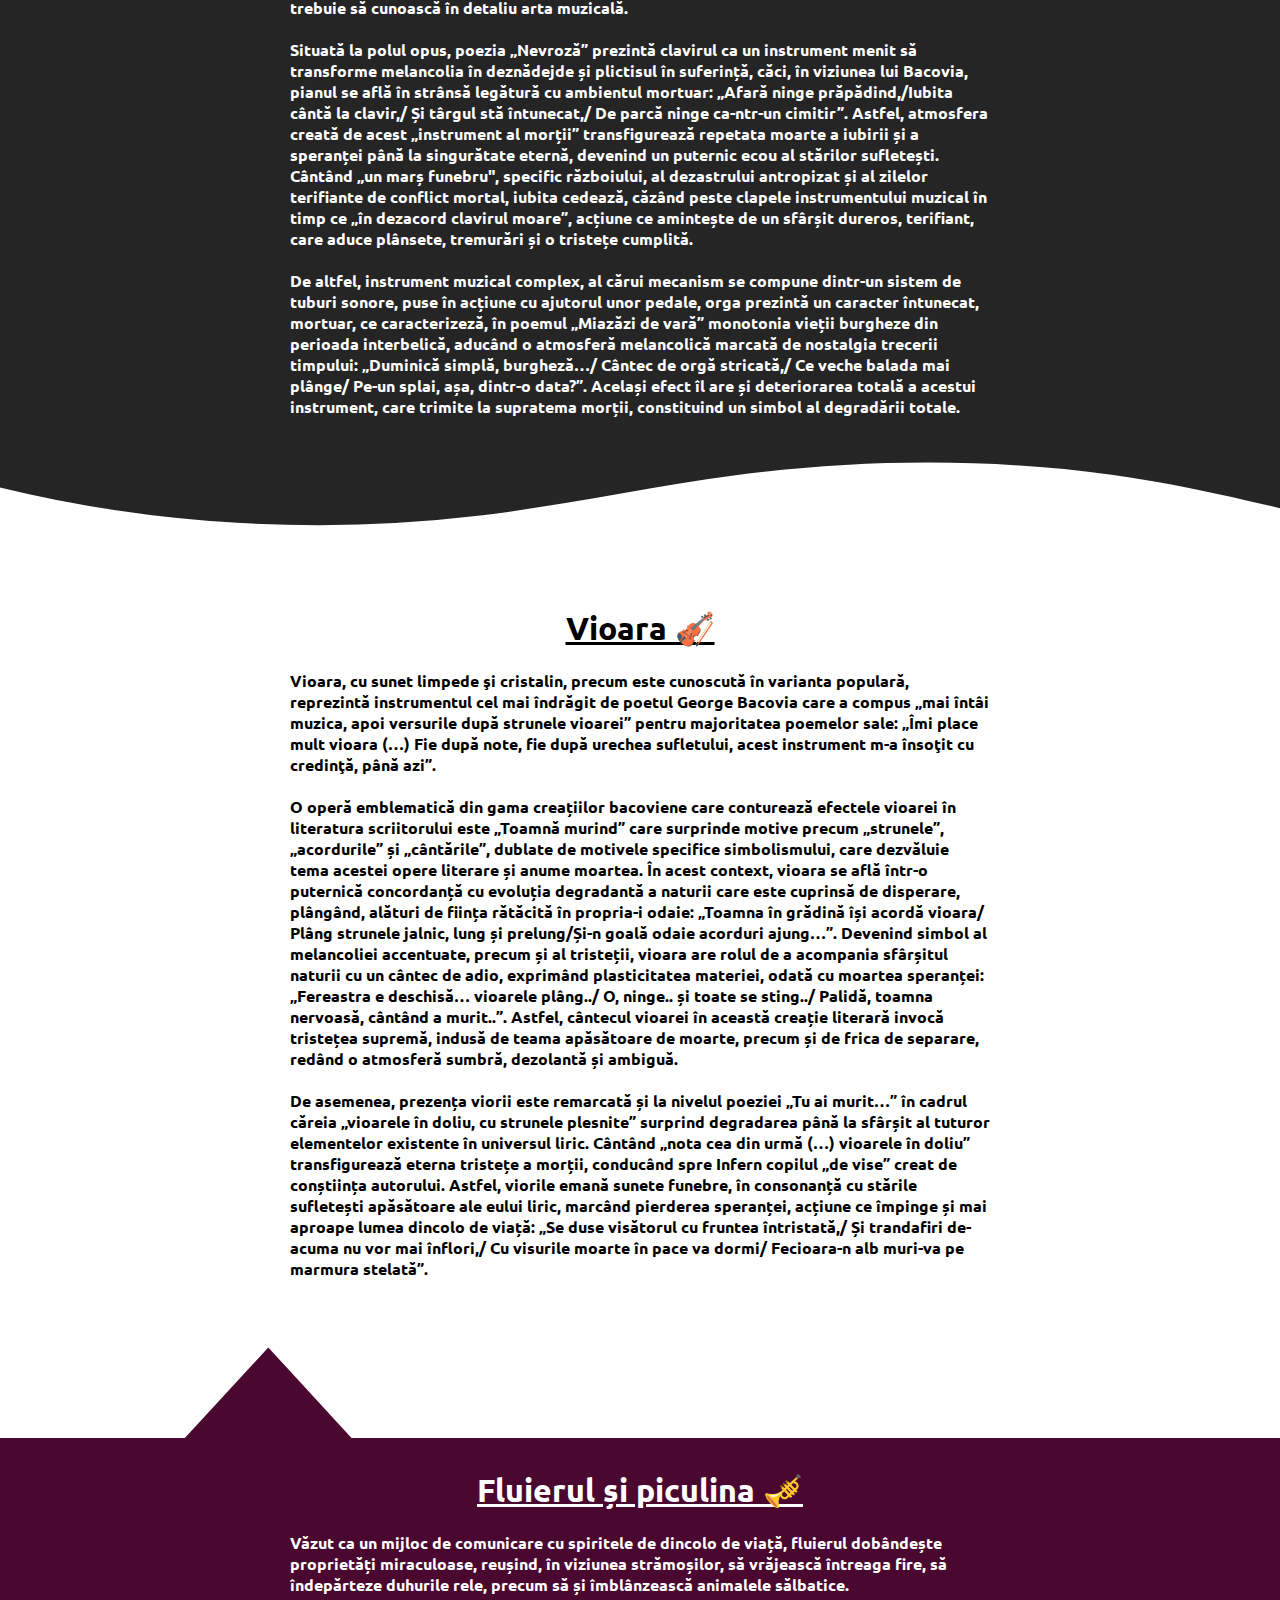
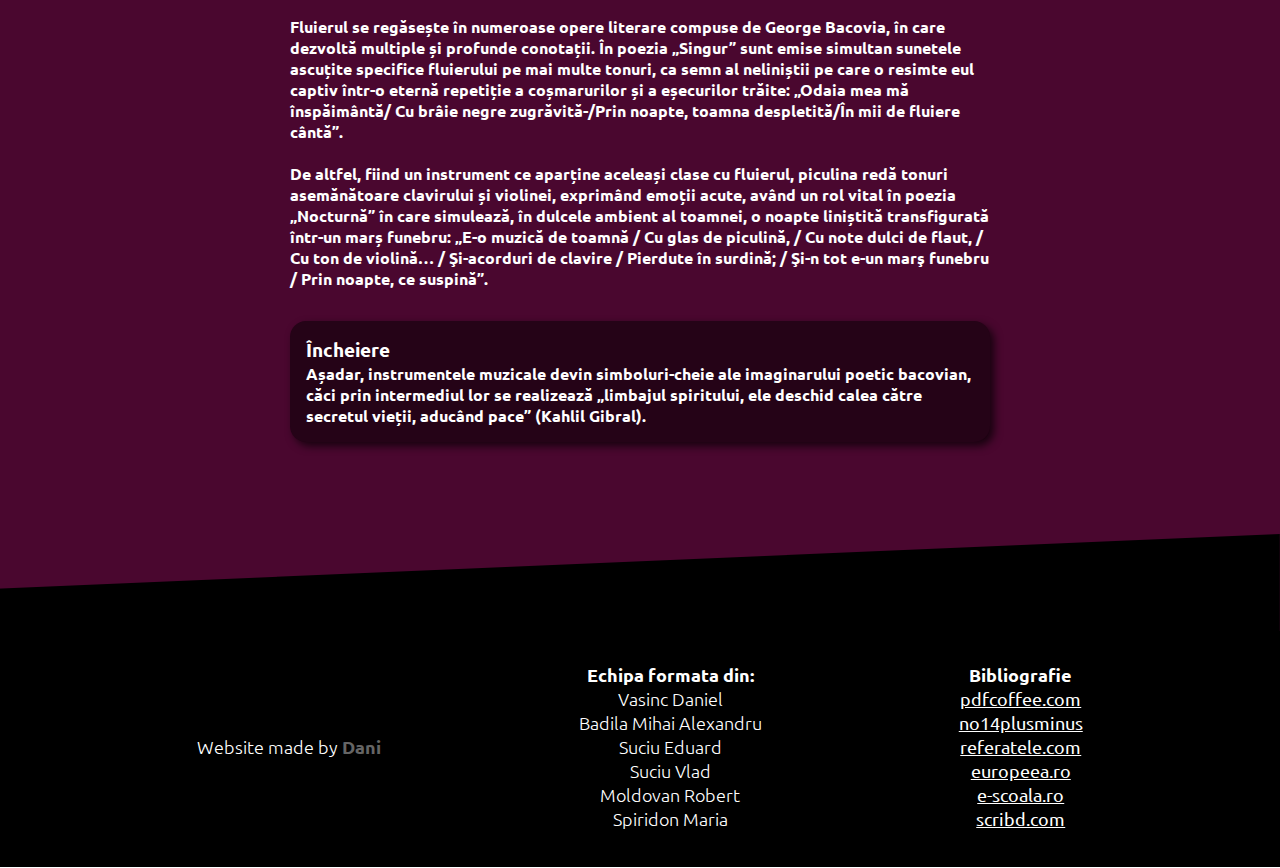
==== commit efa344ab: "13.1 ( small changes )" ====
--- a/index.html
+++ b/index.html
@@ -439,7 +439,7 @@
                         Pasionat încă din copilărie de creație, Bacovia a intrat în universul artei, având un talent nativ atât pentru desen, cât și pentru cântatul la vioară, pe care îl practica în momentele sale de relaxare. Cu toate că a fost un remarcabil violonist, poetul ia ulterior decizia de a-și valorifica într-un mod mai profund acest talent muzical impresionant, împletind poezia cu sunetele, căci „arta este ca și natura, simplă și profundă, una și diversă” (Victor Hugo).
                     </p>
                     <p class="text">
-                        Astfel, întreaga gamă de creații literare compusă de Bacovia este pătrunsă de o muzicalitate ieşită din comun în cadrul căreia se regăsesc o multitudine de instrumente muzicale, precum clavirul, orga, vioara, fluierul și piculina: „Melodiile au avut pentru mine influență colorantă (…) Am făcut și compoziție pentru mine” (George Bacovia). 
+                        Astfel, întreaga gamă de creații literare compusă de Bacovia este pătrunsă de o muzicalitate ieşită din comun în cadrul căreia se regăsesc o multitudine de instrumente muzicale, precum clavirul, orga, vioara, fluierul și piculina, care devin simboluri ale stărilor sufletești: „Melodiile au avut pentru mine influență colorantă (…) Am făcut și compoziție pentru mine” (George Bacovia). 
                     </p>
                 </div>
             </div>
@@ -451,10 +451,10 @@
                 Reprezentând „instrumentul muzical desăvârşit“, clavirul impresionează prin expresivitatea aparte de care dă dovadă, remarcându-se pe scenele de concerte atât prin impetuozitate, ca instrument solistic, cât şi prin discreţie, ca instrument de acompaniament. Cu toate acestea, clavirul nu se regăsește numai în universul muzicii, ci și în cel literar, contribuind pregnant la semnificațiile profunde ale poemelor, căci atunci „când cuvintele sunt de prisos, muzica vorbește” (Shakespeare).
                 <br>
                 <br>
-                Una dintre principalele opere literare bacoviene care pune în lumină semnificația literară a clavirului este poezia „Unei fecioare” care îmbină armonios pictura cu muzica, dezvăluind activitățile practicate de poet la vârsta copilăriei: „Duduia veșnic citește/ Știe clavirul, pictează-/Și nopți de-a rândul veghează/Și poate, de-aceea slăbește”. Astfel, simbolurile pianului, precum și cel al artei conturează un suflet sensibil, gingaş, însetat de cultură, care aspiră la întalnirea unei persoane care să reușească să-i completeze sensibilitatea artistică, „un poet/ Bizar, singuratec nebun”. În acest context, denotând eleganță și finețe, clavirul transfigurează perfect concepția despre idealul feminin în ochii lui Bacovia, care trebuie să cunoască în detaliu arta muzicală.
-                <br>
-                <br>
-                Situată la polul opus, poezia „Nevroză” prezintă clavirul ca un instrument menit să transforme melancolia în deznădejde și plictisul în suferință, căci, în viziunea lui Bacovia, pianul se află în strânsă legătură cu ambientul mortuar: „Afară ninge prăpădind,/Iubita cântă la clavir,/ Și târgul stă întunecat,/ De parcă ninge ca-ntr-un cimitir”. Astfel, atmosfera creată de acest „instrument al morții” transfigurează repetata moarte a iubirii și a speranței până la singurătate eternă, devenind un puternic ecou al stărilor sufletești. Cântând „un marș funebru", specific războiului, al dezastrului antropizat și al zilelor terifiante de conflict mortal, iubita cedează, căzând peste clapele instrumentului muzical în timp ce „în dezacord clavirul moare”, acțiune ce amintește de un sfârșit dureros, terifiant, care aduce plânsete, tremurări și o tristețe cumplită în viața eului liric.
+                Una dintre principalele opere literare bacoviene care pune în lumină semnificația literară a clavirului este poezia „Unei fecioare” care îmbină armonios pictura cu muzica, dezvăluind activitățile practicate de poet la vârsta copilăriei: „Duduia veșnic citește/ Știe clavirul, pictează-/Și nopți de-a rândul veghează/Și poate, de-aceea slăbește”. Astfel, simbolurile pianului, precum și cel al artei conturează un suflet sensibil, gingaş, însetat de cultură, care aspiră la întalnirea unei persoane care să reușească să-i completeze sensibilitatea artistică, „un poet/ Bizar, singuratec nebun”. În acest context, denotând eleganță și finețe, clavirul transfigurează perfect concepția despre idealul feminin din perspectiva lui Bacovia, care trebuie să cunoască în detaliu arta muzicală.
+                <br>
+                <br>
+                Situată la polul opus, poezia „Nevroză” prezintă clavirul ca un instrument menit să transforme melancolia în deznădejde și plictisul în suferință, căci, în viziunea lui Bacovia, pianul se află în strânsă legătură cu ambientul mortuar: „Afară ninge prăpădind,/Iubita cântă la clavir,/ Și târgul stă întunecat,/ De parcă ninge ca-ntr-un cimitir”. Astfel, atmosfera creată de acest „instrument al morții” transfigurează repetata moarte a iubirii și a speranței până la singurătate eternă, devenind un puternic ecou al stărilor sufletești. Cântând „un marș funebru", specific războiului, al dezastrului antropizat și al zilelor terifiante de conflict mortal, iubita cedează, căzând peste clapele instrumentului muzical în timp ce „în dezacord clavirul moare”, acțiune ce amintește de un sfârșit dureros, terifiant, care aduce plânsete, tremurări și o tristețe cumplită.
                 <br>
                 <br>
                 De altfel, instrument muzical complex, al cărui mecanism se compune dintr-un sistem de tuburi sonore, puse în acțiune cu ajutorul unor pedale, orga prezintă un caracter întunecat, mortuar, ce caracterizeză, în poemul „Miazăzi de vară” monotonia vieții burgheze din perioada interbelică, aducând o atmosferă melancolică marcată de nostalgia trecerii timpului: „Duminică simplă, burgheză…/ Cântec de orgă stricată,/ Ce veche balada mai plânge/ Pe-un splai, așa, dintr-o data?”. Același efect îl are și deteriorarea totală a acestui instrument, care trimite la supratema morții, constituind un simbol al degradării totale.
@@ -473,10 +473,10 @@
                 Vioara, cu sunet limpede şi cristalin, precum este cunoscută în varianta populară, reprezintă instrumentul cel mai îndrăgit de poetul George Bacovia care a compus „mai întâi muzica, apoi versurile după strunele vioarei” pentru majoritatea poemelor sale: „Îmi place mult vioara (…) Fie după note, fie după urechea sufletului, acest instrument m-a însoţit cu credinţă, până azi”. 
                 <br>
                 <br>
-                O operă emblematică din gama creațiilor bacoviene care conturează efectele vioarei în literatura scriitorului este „Toamnă murind” care surprinde motive precum „strunele”, „acordurile” și „cântările”, dublate de motivele specifice simbolismului, care dezvăluie tema acestei opere literare și anume moartea. În acest context, vioara se află într-o puternică concordanță cu evoluția degradantă a naturii care este cuprinsă de disperare, plângând, alături de ființa rătăcită în propria-i odaie: „Toamna în grădină își acordă vioara/ Plâng strunele jalnic, lung și prelung/Și-n goală odaie acorduri ajung…”. Devenind simbol al melancoliei accentuate, precum și al tristeței, vioara are rolul de a acompania sfârșitul naturii cu un cântec de adio, exprimând plasticitatea materiei, odată cu moartea speranței: „Fereastra e deschisă… vioarele plâng../ O, ninge.. și toate se sting../ Palidă, toamna nervoasă, cântând a murit..”. Astfel, cântecul vioarei în această creație literară invocă tristețea supremă, indusă de teama apăsătoare de moarte, precum și de frica de separare, redând o atmosferă sumbră, dezolantă și ambiguă.
-                <br>
-                <br>
-                De asemenea, prezența viorii este remarcată și la nivelul poeziei „Tu ai murit…” în cadrul căreia „vioarele în doliu, cu strunele plesnite” surprind degradarea până la sfârșit al tuturor elementelor existente în universul eului liric. Cântând „nota cea din urmă (…) vioarele în doliu” transfigurează eterna tristețe a morții, conducând spre Infern copilul „de vise” creat de conștiința autorului. Astfel, viorile emană sunete funebre, în consonanță cu stările sufletești apăsătoare ale eului liric, marcând pierderea speranței, acțiune ce împinge și mai aproape lumea dincolo de viață: „Se duse visătorul cu fruntea întristată,/ Și trandafiri de-acuma nu voi mai înflori,/ Cu visurile moarte în pace va dormi/ Fecioara-n alb muri-va pe marmura stelată”.
+                O operă emblematică din gama creațiilor bacoviene care conturează efectele vioarei în literatura scriitorului este „Toamnă murind” care surprinde motive precum „strunele”, „acordurile” și „cântările”, dublate de motivele specifice simbolismului, care dezvăluie tema acestei opere literare și anume moartea. În acest context, vioara se află într-o puternică concordanță cu evoluția degradantă a naturii care este cuprinsă de disperare, plângând, alături de ființa rătăcită în propria-i odaie: „Toamna în grădină își acordă vioara/ Plâng strunele jalnic, lung și prelung/Și-n goală odaie acorduri ajung…”. Devenind simbol al melancoliei accentuate, precum și al tristeții, vioara are rolul de a acompania sfârșitul naturii cu un cântec de adio, exprimând plasticitatea materiei, odată cu moartea speranței: „Fereastra e deschisă… vioarele plâng../ O, ninge.. și toate se sting../ Palidă, toamna nervoasă, cântând a murit..”. Astfel, cântecul vioarei în această creație literară invocă tristețea supremă, indusă de teama apăsătoare de moarte, precum și de frica de separare, redând o atmosferă sumbră, dezolantă și ambiguă.
+                <br>
+                <br>
+                De asemenea, prezența viorii este remarcată și la nivelul poeziei „Tu ai murit…” în cadrul căreia „vioarele în doliu, cu strunele plesnite” surprind degradarea până la sfârșit al tuturor elementelor existente în universul liric. Cântând „nota cea din urmă (…) vioarele în doliu” transfigurează eterna tristețe a morții, conducând spre Infern copilul „de vise” creat de conștiința autorului. Astfel, viorile emană sunete funebre, în consonanță cu stările sufletești apăsătoare ale eului liric, marcând pierderea speranței, acțiune ce împinge și mai aproape lumea dincolo de viață: „Se duse visătorul cu fruntea întristată,/ Și trandafiri de-acuma nu vor mai înflori,/ Cu visurile moarte în pace va dormi/ Fecioara-n alb muri-va pe marmura stelată”.
             </p>
             <div class="wave2">
                 <svg data-name="Layer 1" xmlns="http://www.w3.org/2000/svg" viewBox="0 0 1200 120" preserveAspectRatio="none">
@@ -492,7 +492,7 @@
                 Văzut ca un mijloc de comunicare cu spiritele de dincolo de viață, fluierul dobândește proprietăți miraculoase, reușind, în viziunea strămoșilor, să vrăjească întreaga fire, să îndepărteze duhurile rele, precum să și îmblânzească animalele sălbatice.
                 <br>
                 <br>
-                Fluierul se regăsește în numeroase opere literare compuse de George Bacovia, în care dezvoltă multiple și profunde conotații. În poezia „Singur” sunt emise simultan sunetele ascuțite specifice fluierului pe mai multe tonuri, ca semn al neliniștii pe care o resimte eul liric captiv într-o eternă repetiție a coșmarurilor și a eșecurilor trăite: „Odaia mea mă înspăimântă/ Cu brâie negre zugrăvită-/Prin noapte, toamna despletită/În mii de fluiere cântă”. 
+                Fluierul se regăsește în numeroase opere literare compuse de George Bacovia, în care dezvoltă multiple și profunde conotații. În poezia „Singur” sunt emise simultan sunetele ascuțite specifice fluierului pe mai multe tonuri, ca semn al neliniștii pe care o resimte eul captiv într-o eternă repetiție a coșmarurilor și a eșecurilor trăite: „Odaia mea mă înspăimântă/ Cu brâie negre zugrăvită-/Prin noapte, toamna despletită/În mii de fluiere cântă”. 
                 <br>
                 <br>
                 De altfel, fiind un instrument ce aparține aceleași clase cu fluierul, piculina redă tonuri asemănătoare clavirului și violinei, exprimând emoții acute, având un rol vital în poezia „Nocturnă” în care simulează, în dulcele ambient al toamnei, o noapte liniștită transfigurată  într-un marș funebru: „E-o muzică de toamnă / Cu glas de piculină, / Cu note dulci de flaut, / Cu ton de violină… / Şi-acorduri de clavire / Pierdute în surdină; / Şi-n tot e-un marş funebru / Prin noapte, ce suspină”.
@@ -500,7 +500,7 @@
             <div class="conclusion">
                 <h3>Încheiere</h3>
                 <p>
-                    Așadar, instrumentele muzicale joacă un rol important în operele create de George Bacovia, căci prin intermediul lor se realizează „limbajul spiritului, ele deschid calea către secretul vieții, aducând pace” (Kahlil Gibral).
+                    Așadar, instrumentele muzicale devin simboluri-cheie ale imaginarului poetic bacovian, căci prin intermediul lor se realizează „limbajul spiritului, ele deschid calea către secretul vieții, aducând pace” (Kahlil Gibral).
                 </p>
             </div>
             <div class="wave3">
